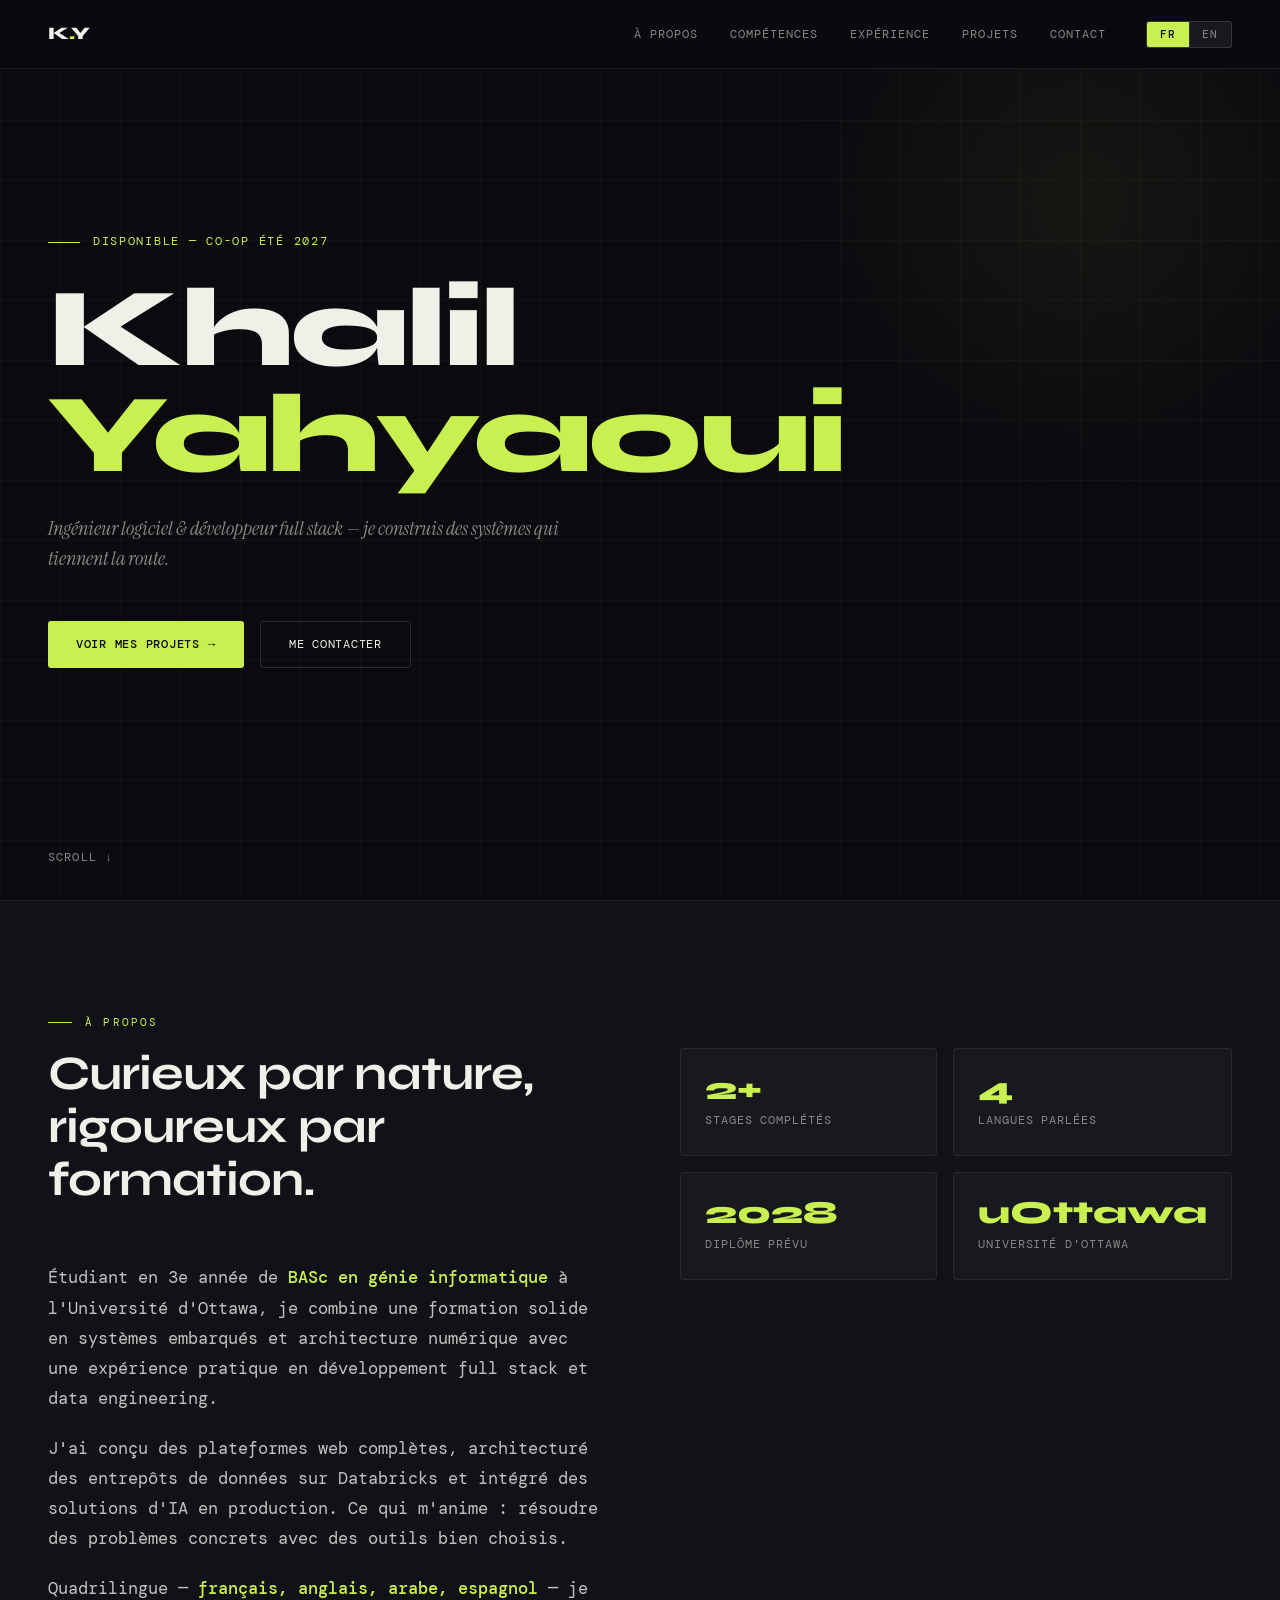
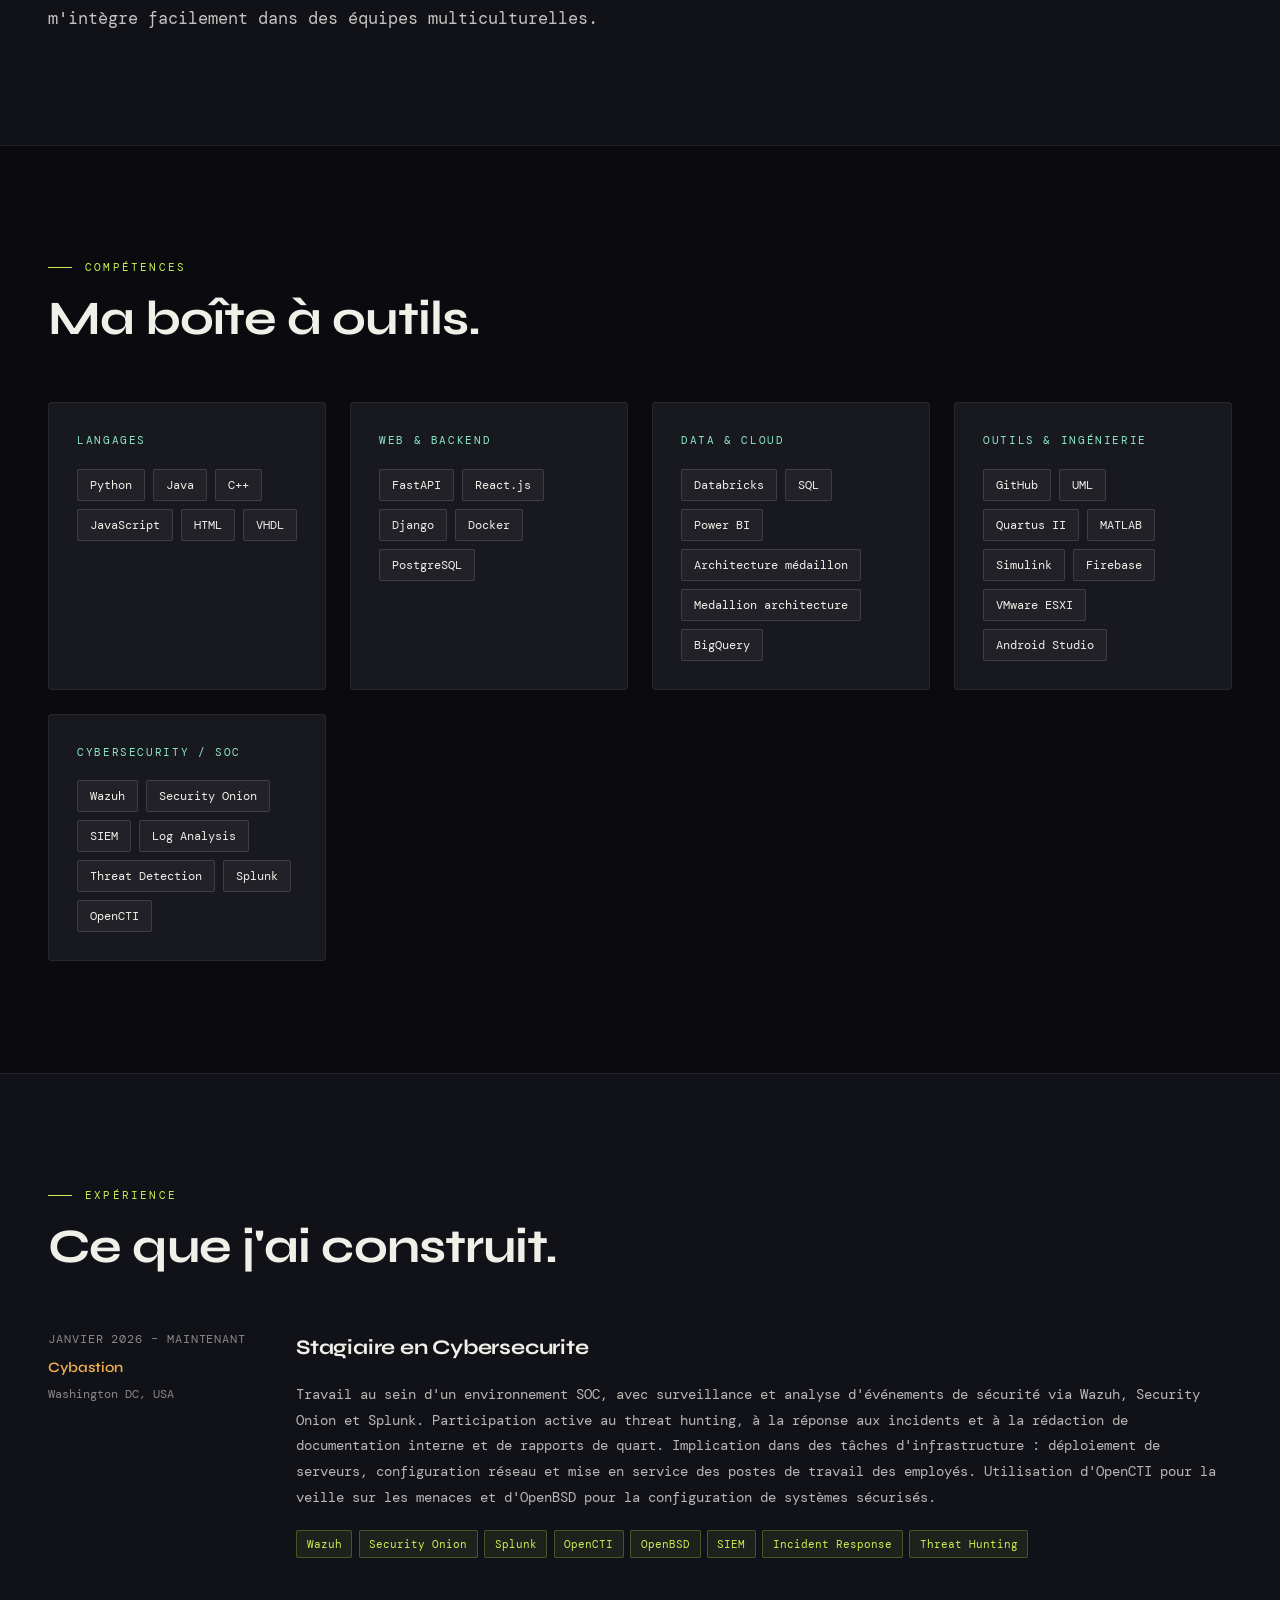
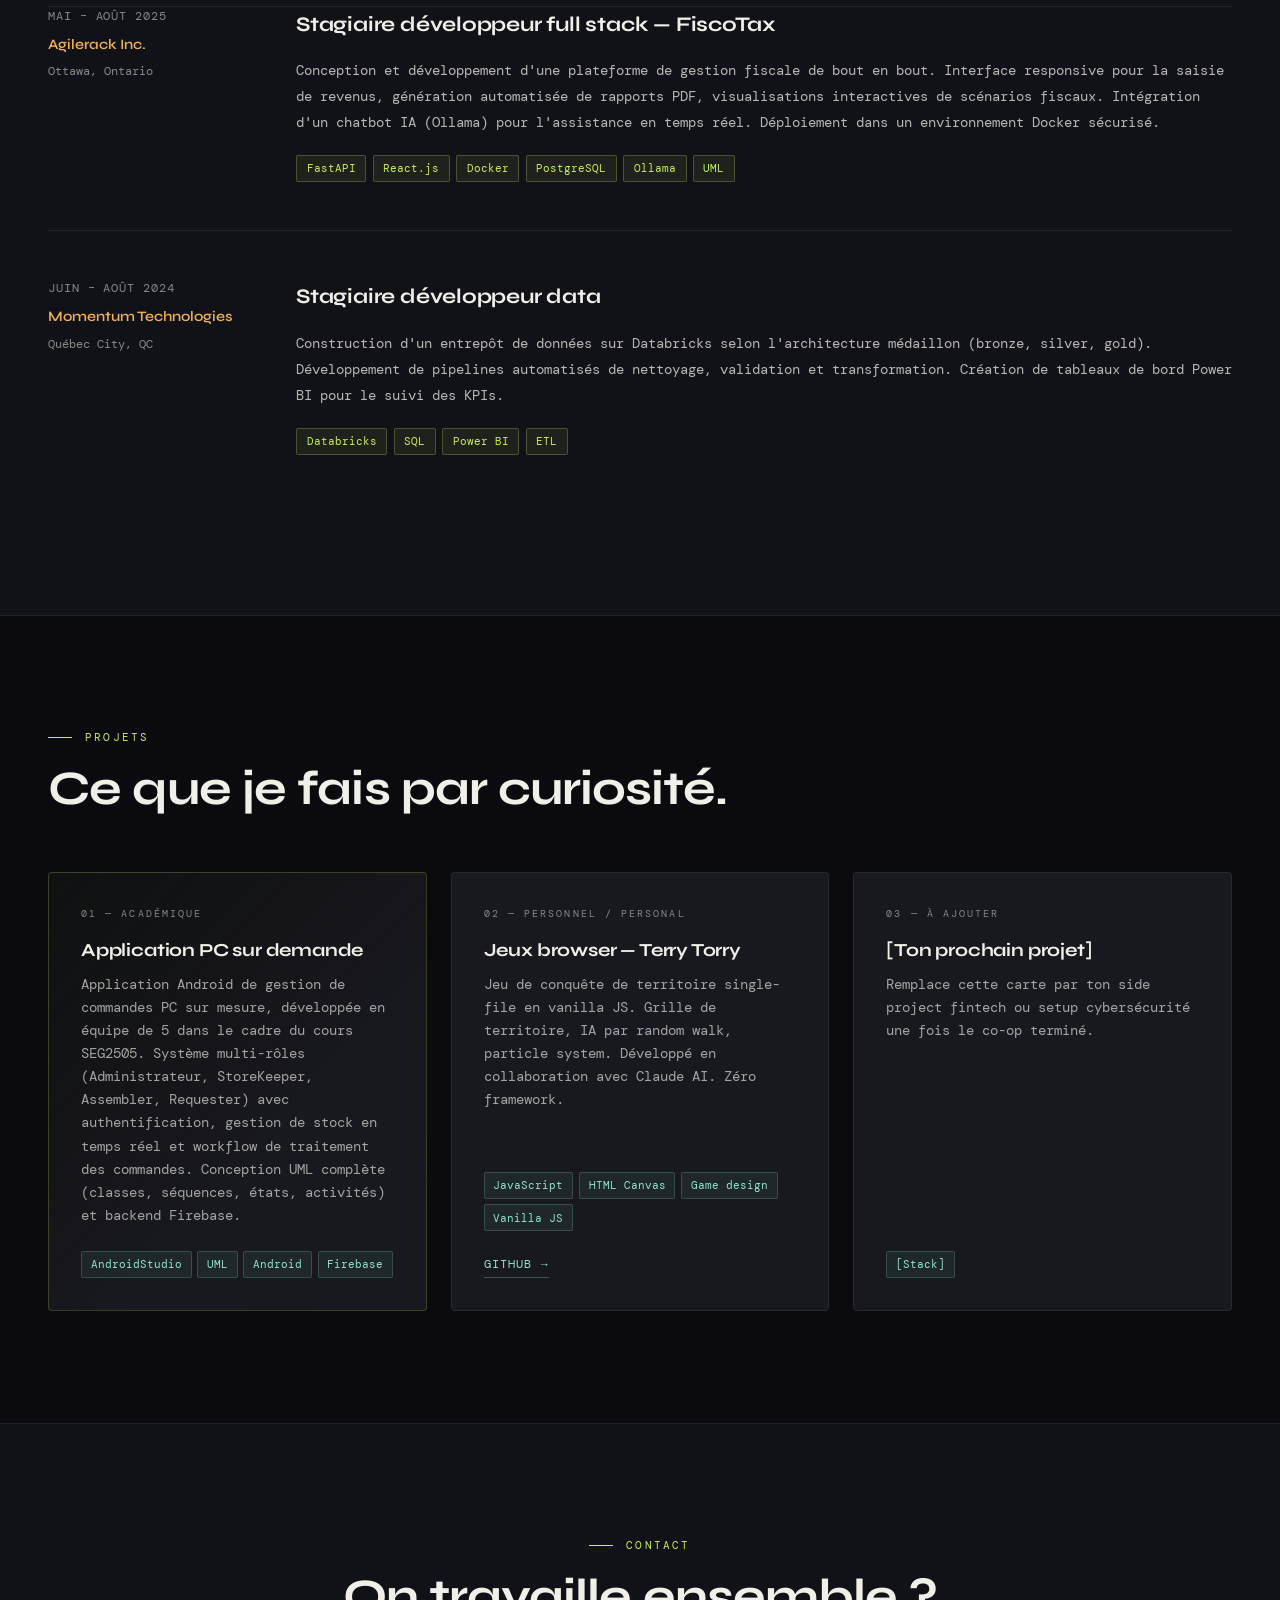
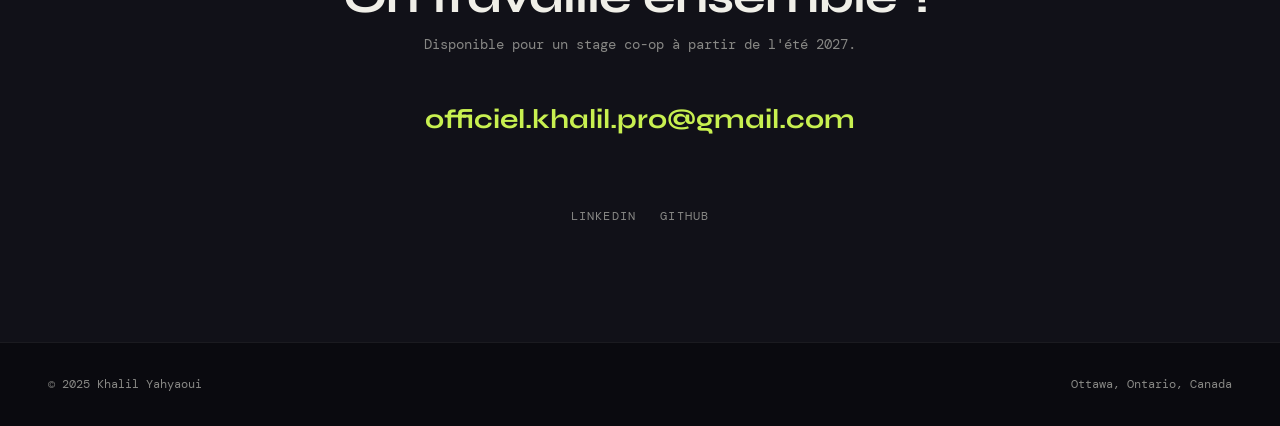
==== index.html @ 3e6d3b0c "update du bouton github dans les projets" ====
<!DOCTYPE html>
<html lang="fr">
<head>
<meta charset="UTF-8"/>
<meta name="viewport" content="width=device-width, initial-scale=1.0"/>
<title>Khalil Yahyaoui — Portfolio</title>
<link href="https://fonts.googleapis.com/css2?family=Syne:wght@400;600;700;800&family=DM+Mono:wght@300;400;500&family=Instrument+Serif:ital@0;1&display=swap" rel="stylesheet"/>
<style>
  *, *::before, *::after { box-sizing: border-box; margin: 0; padding: 0; }
  :root {
    --bg: #0a0a0f; --bg2: #111118; --bg3: #18181f;
    --border: rgba(255,255,255,0.07); --border2: rgba(255,255,255,0.13);
    --text: #f0efe8; --muted: #888885;
    --accent: #c8f050; --accent2: #8be8c8; --accent3: #f0b050;
    --font-display: 'Syne', sans-serif;
    --font-mono: 'DM Mono', monospace;
    --font-serif: 'Instrument Serif', serif;
  }
  html { scroll-behavior: smooth; }
  body { background: var(--bg); color: var(--text); font-family: var(--font-mono); font-size: 15px; line-height: 1.7; overflow-x: hidden; }

  /* NAV */
  nav { position: fixed; top: 0; left: 0; right: 0; z-index: 100; display: flex; align-items: center; justify-content: space-between; padding: 1.2rem 3rem; background: rgba(10,10,15,0.85); backdrop-filter: blur(12px); border-bottom: 0.5px solid var(--border); }
  .nav-logo { font-family: var(--font-display); font-weight: 800; font-size: 1.1rem; letter-spacing: -0.02em; color: var(--text); text-decoration: none; }
  .nav-logo span { color: var(--accent); }
  .nav-right { display: flex; align-items: center; gap: 2.5rem; }
  .nav-links { display: flex; gap: 2rem; list-style: none; }
  .nav-links a { color: var(--muted); text-decoration: none; font-size: 0.78rem; letter-spacing: 0.08em; text-transform: uppercase; transition: color 0.2s; }
  .nav-links a:hover { color: var(--accent); }

  /* LANG TOGGLE */
  .lang-toggle { display: flex; align-items: center; background: var(--bg3); border: 0.5px solid var(--border2); border-radius: 3px; overflow: hidden; flex-shrink: 0; }
  .lang-btn { padding: 0.35rem 0.8rem; font-family: var(--font-mono); font-size: 0.7rem; letter-spacing: 0.1em; text-transform: uppercase; border: none; background: transparent; color: var(--muted); cursor: pointer; transition: all 0.18s; }
  .lang-btn.active { background: var(--accent); color: #0a0a0f; font-weight: 500; }
  .lang-btn:not(.active):hover { color: var(--text); }
  .lang-sep { width: 0.5px; background: var(--border2); height: 24px; flex-shrink: 0; }

  /* i18n */
  [data-lang] { display: none; }
  body.lang-fr [data-lang="fr"] { display: revert; }
  body.lang-en [data-lang="en"] { display: revert; }

  /* HERO */
  #hero { min-height: 100vh; display: flex; flex-direction: column; justify-content: center; padding: 0 3rem; position: relative; overflow: hidden; }
  .hero-grid-bg { position: absolute; inset: 0; background-image: linear-gradient(rgba(200,240,80,0.03) 1px, transparent 1px), linear-gradient(90deg, rgba(200,240,80,0.03) 1px, transparent 1px); background-size: 60px 60px; pointer-events: none; }
  .hero-glow { position: absolute; width: 600px; height: 600px; border-radius: 50%; background: radial-gradient(circle, rgba(200,240,80,0.06) 0%, transparent 70%); top: -100px; right: -100px; pointer-events: none; }
  .hero-tag { font-size: 0.72rem; letter-spacing: 0.15em; text-transform: uppercase; color: var(--accent); margin-bottom: 1.5rem; display: flex; align-items: center; gap: 0.8rem; }
  .hero-tag::before { content: ''; display: block; width: 32px; height: 1px; background: var(--accent); }
  .hero-name { font-family: var(--font-display); font-weight: 800; font-size: clamp(3.5rem, 9vw, 7rem); line-height: 0.95; letter-spacing: -0.03em; margin-bottom: 1.5rem; }
  .hero-name .last { color: var(--accent); }
  .hero-subtitle { font-family: var(--font-serif); font-style: italic; font-size: 1.25rem; color: var(--muted); max-width: 520px; margin-bottom: 3rem; line-height: 1.5; }
  .hero-ctas { display: flex; gap: 1rem; flex-wrap: wrap; }
  .btn { display: inline-flex; align-items: center; gap: 0.5rem; padding: 0.75rem 1.75rem; font-family: var(--font-mono); font-size: 0.78rem; letter-spacing: 0.06em; text-transform: uppercase; text-decoration: none; border-radius: 3px; transition: all 0.2s; cursor: pointer; border: none; }
  .btn-primary { background: var(--accent); color: #0a0a0f; font-weight: 500; }
  .btn-primary:hover { background: #d8ff60; }
  .btn-outline { background: transparent; color: var(--text); border: 0.5px solid var(--border2); }
  .btn-outline:hover { border-color: var(--accent); color: var(--accent); }
  .hero-scroll { position: absolute; bottom: 2rem; left: 3rem; font-size: 0.72rem; color: var(--muted); letter-spacing: 0.1em; text-transform: uppercase; animation: bounce 2s infinite; }
  .hero-scroll::after { content: ' ↓'; }
  @keyframes bounce { 0%, 100% { transform: translateY(0); } 50% { transform: translateY(5px); } }

  /* SECTIONS */
  section { padding: 7rem 3rem; }
  .section-label { font-size: 0.7rem; letter-spacing: 0.2em; text-transform: uppercase; color: var(--accent); margin-bottom: 1rem; display: flex; align-items: center; gap: 0.8rem; }
  .section-label::before { content: ''; display: block; width: 24px; height: 1px; background: var(--accent); }
  .section-title { font-family: var(--font-display); font-weight: 700; font-size: clamp(2rem, 4vw, 3rem); letter-spacing: -0.02em; line-height: 1.1; margin-bottom: 3.5rem; }

  /* ABOUT */
  #about { background: var(--bg2); border-top: 0.5px solid var(--border); border-bottom: 0.5px solid var(--border); }
  .about-grid { display: grid; grid-template-columns: 1fr 1fr; gap: 5rem; align-items: start; }
  .about-bio { font-size: 1.05rem; line-height: 1.8; color: rgba(240,239,232,0.8); }
  .about-bio p + p { margin-top: 1.2rem; }
  .about-bio strong { color: var(--accent); font-weight: 500; }
  .about-stats { display: grid; grid-template-columns: 1fr 1fr; gap: 1rem; }
  .stat-card { background: var(--bg3); border: 0.5px solid var(--border); border-radius: 4px; padding: 1.5rem; }
  .stat-num { font-family: var(--font-display); font-size: 2rem; font-weight: 800; color: var(--accent); line-height: 1; margin-bottom: 0.4rem; }
  .stat-label { font-size: 0.72rem; letter-spacing: 0.08em; text-transform: uppercase; color: var(--muted); }

  /* SKILLS */
  #skills { background: var(--bg); }
  .skills-grid { display: grid; grid-template-columns: repeat(auto-fit, minmax(240px, 1fr)); gap: 1.5rem; }
  .skill-category { background: var(--bg3); border: 0.5px solid var(--border); border-radius: 4px; padding: 1.75rem; transition: border-color 0.2s; }
  .skill-category:hover { border-color: var(--border2); }
  .skill-cat-label { font-size: 0.68rem; letter-spacing: 0.15em; text-transform: uppercase; color: var(--accent2); margin-bottom: 1.2rem; }
  .skill-tags { display: flex; flex-wrap: wrap; gap: 0.5rem; }
  .tag { display: inline-block; padding: 0.3rem 0.75rem; background: rgba(255,255,255,0.04); border: 0.5px solid var(--border2); border-radius: 2px; font-size: 0.75rem; color: var(--text); }

  /* EXPERIENCE */
  #experience { background: var(--bg2); border-top: 0.5px solid var(--border); border-bottom: 0.5px solid var(--border); }
  .exp-item { display: grid; grid-template-columns: 200px 1fr; gap: 3rem; padding: 3rem 0; border-bottom: 0.5px solid var(--border); }
  .exp-item:first-child { padding-top: 0; }
  .exp-item:last-child { border-bottom: none; }
  .exp-date { font-size: 0.72rem; letter-spacing: 0.08em; color: var(--muted); text-transform: uppercase; margin-bottom: 0.4rem; }
  .exp-company { font-family: var(--font-display); font-weight: 600; font-size: 0.9rem; color: var(--accent3); }
  .exp-loc { font-size: 0.72rem; color: var(--muted); margin-top: 0.3rem; }
  .exp-role { font-family: var(--font-display); font-weight: 700; font-size: 1.3rem; letter-spacing: -0.01em; margin-bottom: 1rem; }
  .exp-desc { color: rgba(240,239,232,0.75); font-size: 0.9rem; line-height: 1.8; margin-bottom: 1.2rem; }
  .exp-stack { display: flex; flex-wrap: wrap; gap: 0.4rem; }
  .stack-tag { display: inline-block; padding: 0.2rem 0.6rem; background: rgba(200,240,80,0.08); border: 0.5px solid rgba(200,240,80,0.25); border-radius: 2px; font-size: 0.7rem; color: var(--accent); }

  /* PROJECTS */
  #projects { background: var(--bg); }
  .projects-grid { display: grid; grid-template-columns: repeat(auto-fit, minmax(300px, 1fr)); gap: 1.5rem; }
  .project-card { background: var(--bg3); border: 0.5px solid var(--border); border-radius: 4px; padding: 2rem; display: flex; flex-direction: column; transition: border-color 0.2s, transform 0.2s; }
  .project-card:hover { border-color: var(--border2); transform: translateY(-3px); }
  .project-card.featured { border-color: rgba(200,240,80,0.2); background: linear-gradient(135deg, rgba(200,240,80,0.03) 0%, var(--bg3) 60%); }
  .project-num { font-size: 0.65rem; letter-spacing: 0.2em; color: var(--muted); text-transform: uppercase; margin-bottom: 1rem; }
  .project-title { font-family: var(--font-display); font-weight: 700; font-size: 1.15rem; letter-spacing: -0.01em; margin-bottom: 0.75rem; line-height: 1.2; }
  .project-desc { font-size: 0.85rem; color: rgba(240,239,232,0.65); line-height: 1.7; margin-bottom: 1.5rem; flex: 1; }
  .project-tags { display: flex; flex-wrap: wrap; gap: 0.35rem; }
  .project-tag { display: inline-block; padding: 0.2rem 0.55rem; background: rgba(139,232,200,0.07); border: 0.5px solid rgba(139,232,200,0.2); border-radius: 2px; font-size: 0.68rem; color: var(--accent2); }
  .project-link {
    display: inline-block;
    font-size: 0.72rem;
    letter-spacing: 0.1em;
    text-transform: uppercase;
    color: var(--accent2);
    text-decoration: none;
    padding-bottom: 2px;
    border-bottom: 0.5px solid rgba(139,232,200,0.3);
    transition: color 0.2s, border-color 0.2s;
  }
  .project-link:hover {
    color: var(--text);
    border-color: var(--border2);
  }

  /* CONTACT */
  #contact { background: var(--bg2); border-top: 0.5px solid var(--border); text-align: center; }
  .contact-inner { max-width: 600px; margin: 0 auto; }
  .contact-email { font-family: var(--font-display); font-size: clamp(1.1rem, 2.2vw, 1.7rem); font-weight: 700; color: var(--accent); text-decoration: none; display: inline-block; margin: 2rem 0; transition: opacity 0.2s; }
  .contact-email:hover { opacity: 0.7; }
  .contact-links { display: flex; justify-content: center; gap: 1.5rem; margin-top: 2rem; flex-wrap: wrap; }
  .contact-link { font-size: 0.75rem; letter-spacing: 0.1em; text-transform: uppercase; color: var(--muted); text-decoration: none; padding-bottom: 2px; border-bottom: 0.5px solid transparent; transition: color 0.2s, border-color 0.2s; }
  .contact-link:hover { color: var(--text); border-color: var(--border2); }

  footer { padding: 2rem 3rem; border-top: 0.5px solid var(--border); display: flex; justify-content: space-between; align-items: center; font-size: 0.72rem; color: var(--muted); }

  .fade-in { opacity: 0; transform: translateY(20px); transition: opacity 0.6s ease, transform 0.6s ease; }
  .fade-in.visible { opacity: 1; transform: translateY(0); }

  @media (max-width: 768px) {
    nav { padding: 1rem 1.5rem; }
    .nav-links { display: none; }
    #hero, section { padding-left: 1.5rem; padding-right: 1.5rem; }
    .about-grid, .exp-item { grid-template-columns: 1fr; gap: 2rem; }
    footer { flex-direction: column; gap: 0.5rem; text-align: center; }
  }
</style>
</head>
<body class="lang-fr">

<nav>
  <a href="#hero" class="nav-logo">K<span>.</span>Y</a>
  <div class="nav-right">
    <ul class="nav-links">
      <li><a href="#about" data-lang="fr">À propos</a><a href="#about" data-lang="en">About</a></li>
      <li><a href="#skills" data-lang="fr">Compétences</a><a href="#skills" data-lang="en">Skills</a></li>
      <li><a href="#experience" data-lang="fr">Expérience</a><a href="#experience" data-lang="en">Experience</a></li>
      <li><a href="#projects" data-lang="fr">Projets</a><a href="#projects" data-lang="en">Projects</a></li>
      <li><a href="#contact">Contact</a></li>
    </ul>
    <div class="lang-toggle">
      <button class="lang-btn active" id="btn-fr" onclick="setLang('fr')">FR</button>
      <div class="lang-sep"></div>
      <button class="lang-btn" id="btn-en" onclick="setLang('en')">EN</button>
    </div>
  </div>
</nav>

<section id="hero">
  <div class="hero-grid-bg"></div>
  <div class="hero-glow"></div>
  <div class="hero-tag">
    <span data-lang="fr">Disponible — co-op été 2027</span>
    <span data-lang="en">Available — co-op summer 2027</span>
  </div>
  <h1 class="hero-name">Khalil<br><span class="last">Yahyaoui</span></h1>
  <p class="hero-subtitle">
    <span data-lang="fr">Ingénieur logiciel & développeur full stack — je construis des systèmes qui tiennent la route.</span>
    <span data-lang="en">Software engineer & full stack developer — I build systems that actually hold up.</span>
  </p>
  <div class="hero-ctas">
    <a href="#projects" class="btn btn-primary">
      <span data-lang="fr">Voir mes projets →</span>
      <span data-lang="en">See my work →</span>
    </a>
    <a href="#contact" class="btn btn-outline">
      <span data-lang="fr">Me contacter</span>
      <span data-lang="en">Get in touch</span>
    </a>
  </div>
  <div class="hero-scroll">Scroll</div>
</section>

<section id="about">
  <div class="section-label">
    <span data-lang="fr">À propos</span><span data-lang="en">About</span>
  </div>
  <div class="about-grid">
    <div>
      <h2 class="section-title">
        <span data-lang="fr">Curieux par nature,<br>rigoureux par formation.</span>
        <span data-lang="en">Curious by nature,<br>rigorous by training.</span>
      </h2>
      <div class="about-bio fade-in">
        <p data-lang="fr">Étudiant en 3e année de <strong>BASc en génie informatique</strong> à l'Université d'Ottawa, je combine une formation solide en systèmes embarqués et architecture numérique avec une expérience pratique en développement full stack et data engineering.</p>
        <p data-lang="fr">J'ai conçu des plateformes web complètes, architecturé des entrepôts de données sur Databricks et intégré des solutions d'IA en production. Ce qui m'anime : résoudre des problèmes concrets avec des outils bien choisis.</p>
        <p data-lang="fr">Quadrilingue — <strong>français, anglais, arabe, espagnol</strong> — je m'intègre facilement dans des équipes multiculturelles.</p>
        <p data-lang="en">Third-year <strong>BASc Computer Engineering</strong> student at the University of Ottawa, combining a solid foundation in embedded systems and digital architecture with hands-on experience in full stack development and data engineering.</p>
        <p data-lang="en">I've designed complete web platforms, architected data warehouses on Databricks, and integrated AI solutions into production. What drives me: solving real problems with the right tools.</p>
        <p data-lang="en">Quadrilingual — <strong>French, English, Arabic, Spanish</strong> — I integrate easily into multicultural teams.</p>
      </div>
    </div>
    <div class="about-stats fade-in">
      <div class="stat-card">
        <div class="stat-num">2+</div>
        <div class="stat-label" data-lang="fr">Stages complétés</div>
        <div class="stat-label" data-lang="en">Internships done</div>
      </div>
      <div class="stat-card">
        <div class="stat-num">4</div>
        <div class="stat-label" data-lang="fr">Langues parlées</div>
        <div class="stat-label" data-lang="en">Languages spoken</div>
      </div>
      <div class="stat-card">
        <div class="stat-num">2028</div>
        <div class="stat-label" data-lang="fr">Diplôme prévu</div>
        <div class="stat-label" data-lang="en">Expected graduation</div>
      </div>
      <div class="stat-card">
        <div class="stat-num">uOttawa</div>
        <div class="stat-label" data-lang="fr">Université d'Ottawa</div>
        <div class="stat-label" data-lang="en">University of Ottawa</div>
      </div>
    </div>
  </div>
</section>

<section id="skills">
  <div class="section-label">
    <span data-lang="fr">Compétences</span><span data-lang="en">Skills</span>
  </div>
  <h2 class="section-title">
    <span data-lang="fr">Ma boîte à outils.</span><span data-lang="en">My toolkit.</span>
  </h2>
  <div class="skills-grid fade-in">
    <div class="skill-category">
      <div class="skill-cat-label" data-lang="fr">Langages</div>
      <div class="skill-cat-label" data-lang="en">Languages</div>
      <div class="skill-tags">
        <span class="tag">Python</span><span class="tag">Java</span><span class="tag">C++</span>
        <span class="tag">JavaScript</span><span class="tag">HTML</span><span class="tag">VHDL</span>
      </div>
    </div>
    <div class="skill-category">
      <div class="skill-cat-label">Web & Backend</div>
      <div class="skill-tags">
        <span class="tag">FastAPI</span><span class="tag">React.js</span><span class="tag">Django</span>
        <span class="tag">Docker</span><span class="tag">PostgreSQL</span>
      </div>
    </div>
    <div class="skill-category">
      <div class="skill-cat-label">Data & Cloud</div>
      <div class="skill-tags">
        <span class="tag">Databricks</span><span class="tag">SQL</span><span class="tag">Power BI</span>
        <span class="tag" data-lang="fr">Architecture médaillon</span>
        <span class="tag" data-lang="en">Medallion architecture</span>
        <span class="tag">BigQuery</span>
      </div>
    </div>
    <div class="skill-category">
      <div class="skill-cat-label" data-lang="fr">Outils & Ingénierie</div>
      <div class="skill-cat-label" data-lang="en">Tools & Engineering</div>
      <div class="skill-tags">
        <span class="tag">GitHub</span><span class="tag">UML</span><span class="tag">Quartus II</span>
        <span class="tag">MATLAB</span><span class="tag">Simulink</span><span class="tag">Firebase</span>
        <span class="tag">VMware ESXI</span><span class="tag">Android Studio</span>
      </div>
    </div>
    <div class="skill-category">
      <div class="skill-cat-label" data-lang="fr">Cybersecurity / SOC</div>
      <div class="skill-cat-label" data-lang="en">Cybersecurite / SOC</div>
      <div class="skill-tags">
        <span class="tag">Wazuh</span><span class="tag">Security Onion</span><span class="tag">SIEM</span>
        <span class="tag">Log Analysis</span><span class="tag">Threat Detection</span><span class="tag">Splunk</span>
        <span class="tag">OpenCTI</span>
      </div>
    </div>
  </div>
</section>

<section id="experience">
  <div class="section-label">
    <span data-lang="fr">Expérience</span><span data-lang="en">Experience</span>
  </div>
  <h2 class="section-title">
    <span data-lang="fr">Ce que j'ai construit.</span><span data-lang="en">What I've built.</span>
  </h2>
  <div class="exp-list">
    <div class="exp-item fade-in">
      <div class="exp-meta">
        <div class="exp-date">
          <span data-lang="fr">Janvier 2026 – Maintenant</span><span data-lang="en">January 2026 – Now</span>
        </div>
        <div class="exp-company">Cybastion</div>
        <div class="exp-loc">Washington DC, USA</div>
      </div>
      <div class="exp-content">
        <div class="exp-role">
          <span data-lang="fr">Stagiaire en Cybersecurite</span>
          <span data-lang="en">Cybersecurity Intern</span>
        </div>
        <div class="exp-desc" data-lang="fr">Travail au sein d'un environnement SOC, avec surveillance et analyse d'événements de sécurité via Wazuh, Security Onion et Splunk. Participation active au threat hunting, à la réponse aux incidents et à la rédaction de documentation interne et de rapports de quart. Implication dans des tâches d'infrastructure : déploiement de serveurs, configuration réseau et mise en service des postes de travail des employés. Utilisation d'OpenCTI pour la veille sur les menaces et d'OpenBSD pour la configuration de systèmes sécurisés.</div>
        <div class="exp-desc" data-lang="en">Working in a SOC environment, monitoring and analyzing security events using Wazuh, Security Onion, and Splunk. Conducting threat hunting, incident response, and contributing to internal documentation and shift reporting. Also involved in infrastructure tasks including server deployment, network configuration, and endpoint setup for employees. Leveraging OpenCTI for threat intelligence and OpenBSD for secure system configuration.</div>
        <div class="exp-stack">
          <span class="stack-tag">Wazuh</span><span class="stack-tag">Security Onion</span>
          <span class="stack-tag">Splunk</span><span class="stack-tag">OpenCTI</span>
          <span class="stack-tag">OpenBSD</span><span class="stack-tag">SIEM</span>
          <span class="stack-tag">Incident Response</span><span class="stack-tag">Threat Hunting</span>
        </div>
      </div>
    </div>
  <div class="exp-list">
    <div class="exp-item fade-in">
      <div class="exp-meta">
        <div class="exp-date">
          <span data-lang="fr">Mai – Août 2025</span><span data-lang="en">May – Aug 2025</span>
        </div>
        <div class="exp-company">Agilerack Inc.</div>
        <div class="exp-loc">Ottawa, Ontario</div>
      </div>
      <div class="exp-content">
        <div class="exp-role">
          <span data-lang="fr">Stagiaire développeur full stack — FiscoTax</span>
          <span data-lang="en">Full Stack Developer Intern — FiscoTax</span>
        </div>
        <div class="exp-desc" data-lang="fr">Conception et développement d'une plateforme de gestion fiscale de bout en bout. Interface responsive pour la saisie de revenus, génération automatisée de rapports PDF, visualisations interactives de scénarios fiscaux. Intégration d'un chatbot IA (Ollama) pour l'assistance en temps réel. Déploiement dans un environnement Docker sécurisé.</div>
        <div class="exp-desc" data-lang="en">End-to-end design of a tax management platform. Responsive interface for income data entry, automated PDF report generation, and interactive tax scenario simulations. Integrated an AI chatbot (Ollama) for real-time assistance. Deployed in a secure Docker environment with domain management.</div>
        <div class="exp-stack">
          <span class="stack-tag">FastAPI</span><span class="stack-tag">React.js</span>
          <span class="stack-tag">Docker</span><span class="stack-tag">PostgreSQL</span>
          <span class="stack-tag">Ollama</span><span class="stack-tag">UML</span>
        </div>
      </div>
    </div>
    <div class="exp-item fade-in">
      <div class="exp-meta">
        <div class="exp-date">
          <span data-lang="fr">Juin – Août 2024</span><span data-lang="en">Jun – Aug 2024</span>
        </div>
        <div class="exp-company">Momentum Technologies</div>
        <div class="exp-loc">Québec City, QC</div>
      </div>
      <div class="exp-content">
        <div class="exp-role">
          <span data-lang="fr">Stagiaire développeur data</span>
          <span data-lang="en">Data Developer Intern</span>
        </div>
        <div class="exp-desc" data-lang="fr">Construction d'un entrepôt de données sur Databricks selon l'architecture médaillon (bronze, silver, gold). Développement de pipelines automatisés de nettoyage, validation et transformation. Création de tableaux de bord Power BI pour le suivi des KPIs.</div>
        <div class="exp-desc" data-lang="en">Built a data warehouse on Databricks using the medallion architecture (bronze, silver, gold). Developed automated cleaning, validation, and transformation pipelines. Created Power BI dashboards enabling business teams to track KPIs independently.</div>
        <div class="exp-stack">
          <span class="stack-tag">Databricks</span><span class="stack-tag">SQL</span>
          <span class="stack-tag">Power BI</span><span class="stack-tag">ETL</span>
        </div>
      </div>
    </div>
  </div>
</section>

<section id="projects">
  <div class="section-label">
    <span data-lang="fr">Projets</span><span data-lang="en">Projects</span>
  </div>
  <h2 class="section-title">
    <span data-lang="fr">Ce que je fais par curiosité.</span><span data-lang="en">What I build for fun.</span>
  </h2>
  <div class="projects-grid fade-in">
    <div class="project-card featured">
      <div class="project-num">
        <span data-lang="fr">01 — Académique</span><span data-lang="en">01 — Academic</span>
      </div>
      <div class="project-title" data-lang="fr">Application PC sur demande</div>
      <div class="project-title" data-lang="en">On-Demand PC Service App</div>
      <div class="project-desc" data-lang="fr">Application Android de gestion de commandes PC sur mesure, développée en équipe de 5 dans le cadre du cours SEG2505. Système multi-rôles (Administrateur, StoreKeeper, Assembler, Requester) avec authentification, gestion de stock en temps réel et workflow de traitement des commandes. Conception UML complète (classes, séquences, états, activités) et backend Firebase.</div>
      <div class="project-desc" data-lang="en">Android application for managing custom PC build orders, developed in a team of 5 as part of the SEG2505 course. Multi-role system (Administrator, StoreKeeper, Assembler, Requester) with authentication, real-time inventory management, and an order processing workflow. Full UML design (class, sequence, state, and activity diagrams) with a Firebase backend.</div>
      <div class="project-tags">
        <span class="project-tag" data-lang="en">AndroidStudio</span>
        <span class="project-tag">UML</span>
        <span class="project-tag" data-lang="fr">Android</span>
        <span class="project-tag" data-lang="en">Firebase</span>
      </div>
    </div>
    <div class="project-card">
      <div class="project-num">02 — Personnel / Personal</div>
      <div class="project-title" data-lang="fr">Jeux browser — Terry Torry</div>
      <div class="project-title" data-lang="en">Browser Games — Terry Torry</div>
      <div class="project-desc" data-lang="fr">Jeu de conquête de territoire single-file en vanilla JS. Grille de territoire, IA par random walk, particle system. Développé en collaboration avec Claude AI. Zéro framework.</div>
      <div class="project-desc" data-lang="en">Single-file territory conquest game in vanilla JS. Territory grid, random walk AI, particle system. Built in collaboration with Claude AI. Zero frameworks.</div>
      <div class="project-tags">
        <span class="project-tag">JavaScript</span><span class="project-tag">HTML Canvas</span>
        <span class="project-tag">Game design</span>
        <span class="project-tag">Vanilla JS</span>
      </div>
      <div class="project-links" style="margin-top: 1.25rem;">
        <a href="https://github.com/khalil-yahyaoui-015/terry-torry" target="_blank" class="project-link">
          GitHub →
        </a>
      </div>
    </div>
    <div class="project-card">
      <div class="project-num">
        <span data-lang="fr">03 — À ajouter</span><span data-lang="en">04 — To add</span>
      </div>
      <div class="project-title" data-lang="fr">[Ton prochain projet]</div>
      <div class="project-title" data-lang="en">[Your next project]</div>
      <div class="project-desc" data-lang="fr">Remplace cette carte par ton side project fintech ou setup cybersécurité une fois le co-op terminé.</div>
      <div class="project-desc" data-lang="en">Replace this card with a fintech side project or cybersecurity setup once your co-op wraps up.</div>
      <div class="project-tags"><span class="project-tag">[Stack]</span></div>
    </div>
  </div>
</section>

<section id="contact">
  <div class="contact-inner">
    <div class="section-label" style="justify-content: center;">Contact</div>
    <h2 class="section-title" style="margin-bottom: 0.5rem;">
      <span data-lang="fr">On travaille ensemble ?</span>
      <span data-lang="en">Let's work together.</span>
    </h2>
    <p style="color: var(--muted); font-size: 0.9rem; margin-bottom: 0.5rem;">
      <span data-lang="fr">Disponible pour un stage co-op à partir de l'été 2027.</span>
      <span data-lang="en">Available for co-op internship opportunities starting summer 2027.</span>
    </p>
    <a href="mailto:officiel.khalil.pro@gmail.com" class="contact-email">officiel.khalil.pro@gmail.com</a>
    <div class="contact-links">
      <a href="https://www.linkedin.com/in/khalil-yahyaoui-54a30b2a0" class="contact-link" target="_blank">LinkedIn</a>
      <a href="https://github.com/khalil-yahyaoui-015" class="contact-link" target="_blank">GitHub</a>
    </div>
  </div>
</section>

<footer>
  <span>© 2025 Khalil Yahyaoui</span>
  <span>Ottawa, Ontario, Canada</span>
</footer>

<script>
  function setLang(lang) {
    document.body.className = 'lang-' + lang;
    document.getElementById('btn-fr').classList.toggle('active', lang === 'fr');
    document.getElementById('btn-en').classList.toggle('active', lang === 'en');
    document.documentElement.lang = lang;
    localStorage.setItem('ky-lang', lang);
  }
  const saved = localStorage.getItem('ky-lang');
  if (saved) setLang(saved);

  const observer = new IntersectionObserver((entries) => {
    entries.forEach((entry, i) => {
      if (entry.isIntersecting) setTimeout(() => entry.target.classList.add('visible'), i * 80);
    });
  }, { threshold: 0.1 });
  document.querySelectorAll('.fade-in').forEach(el => observer.observe(el));
</script>
</body>
</html>
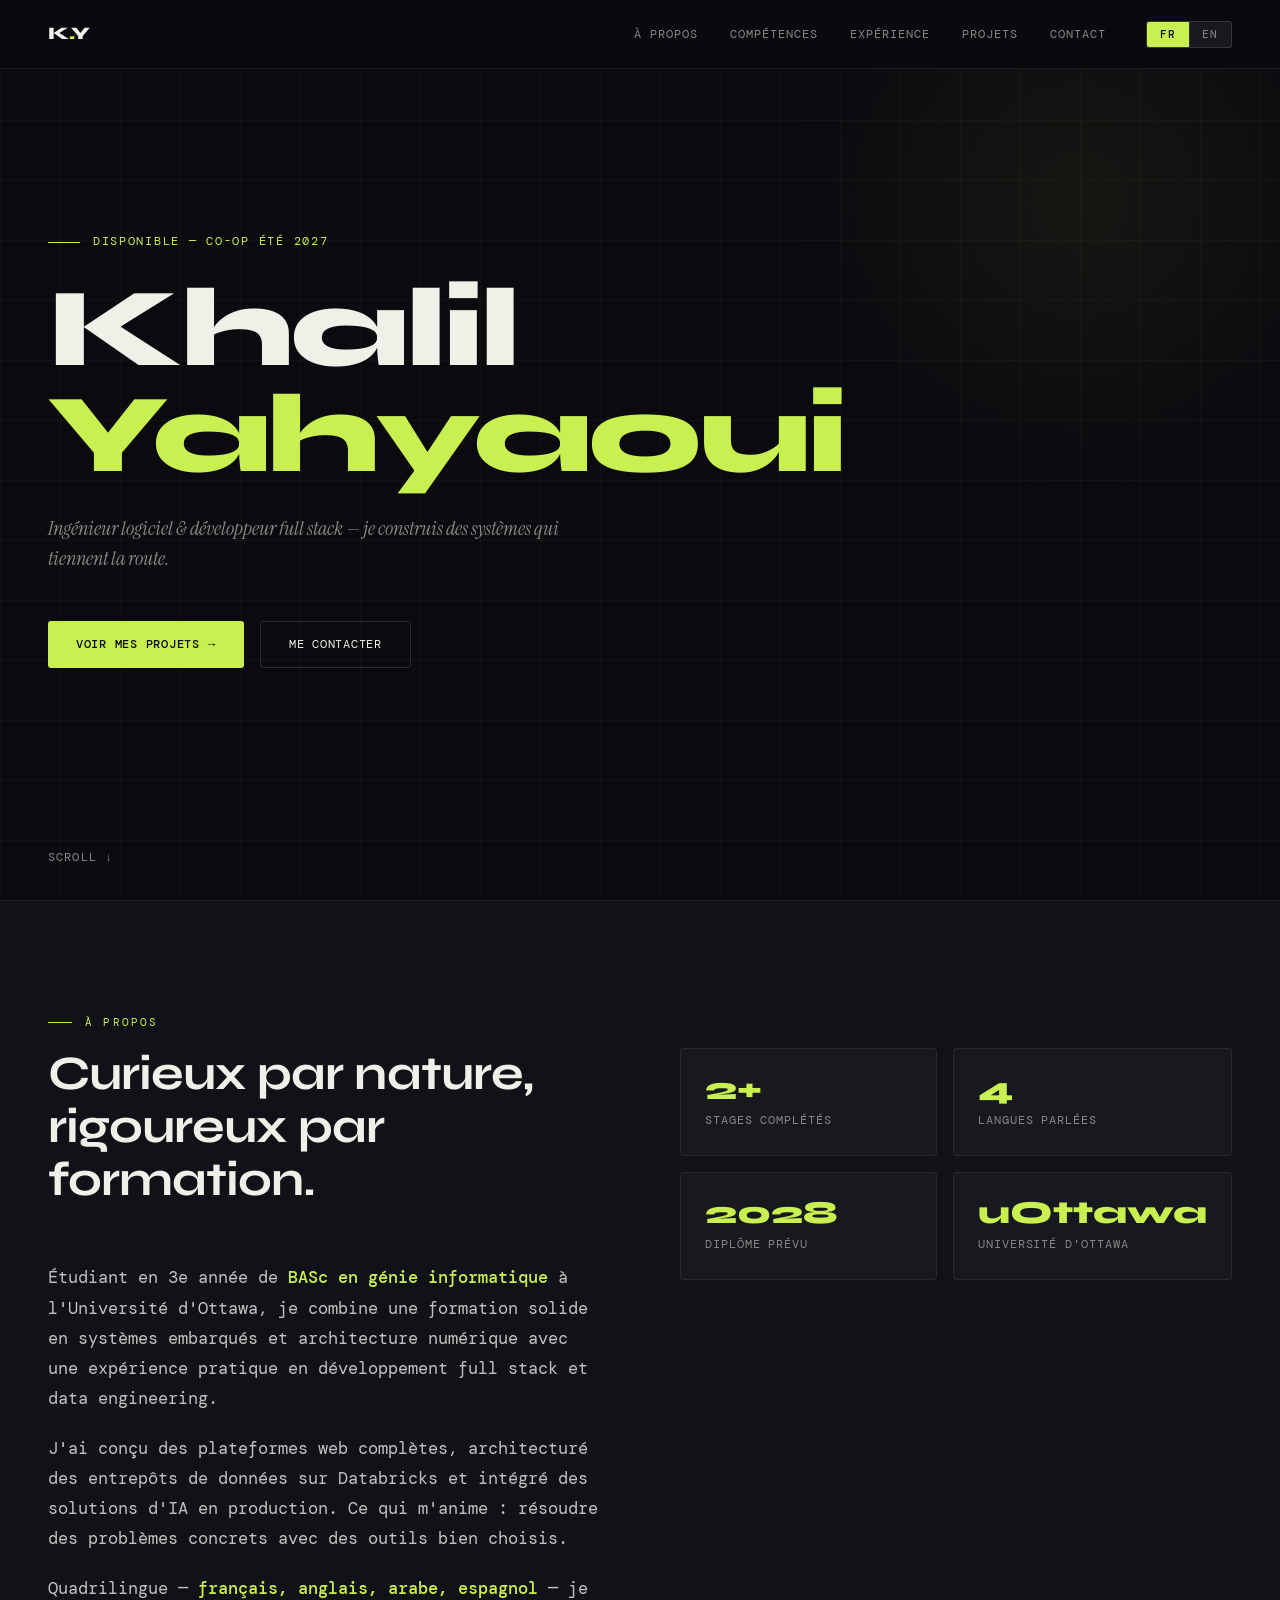
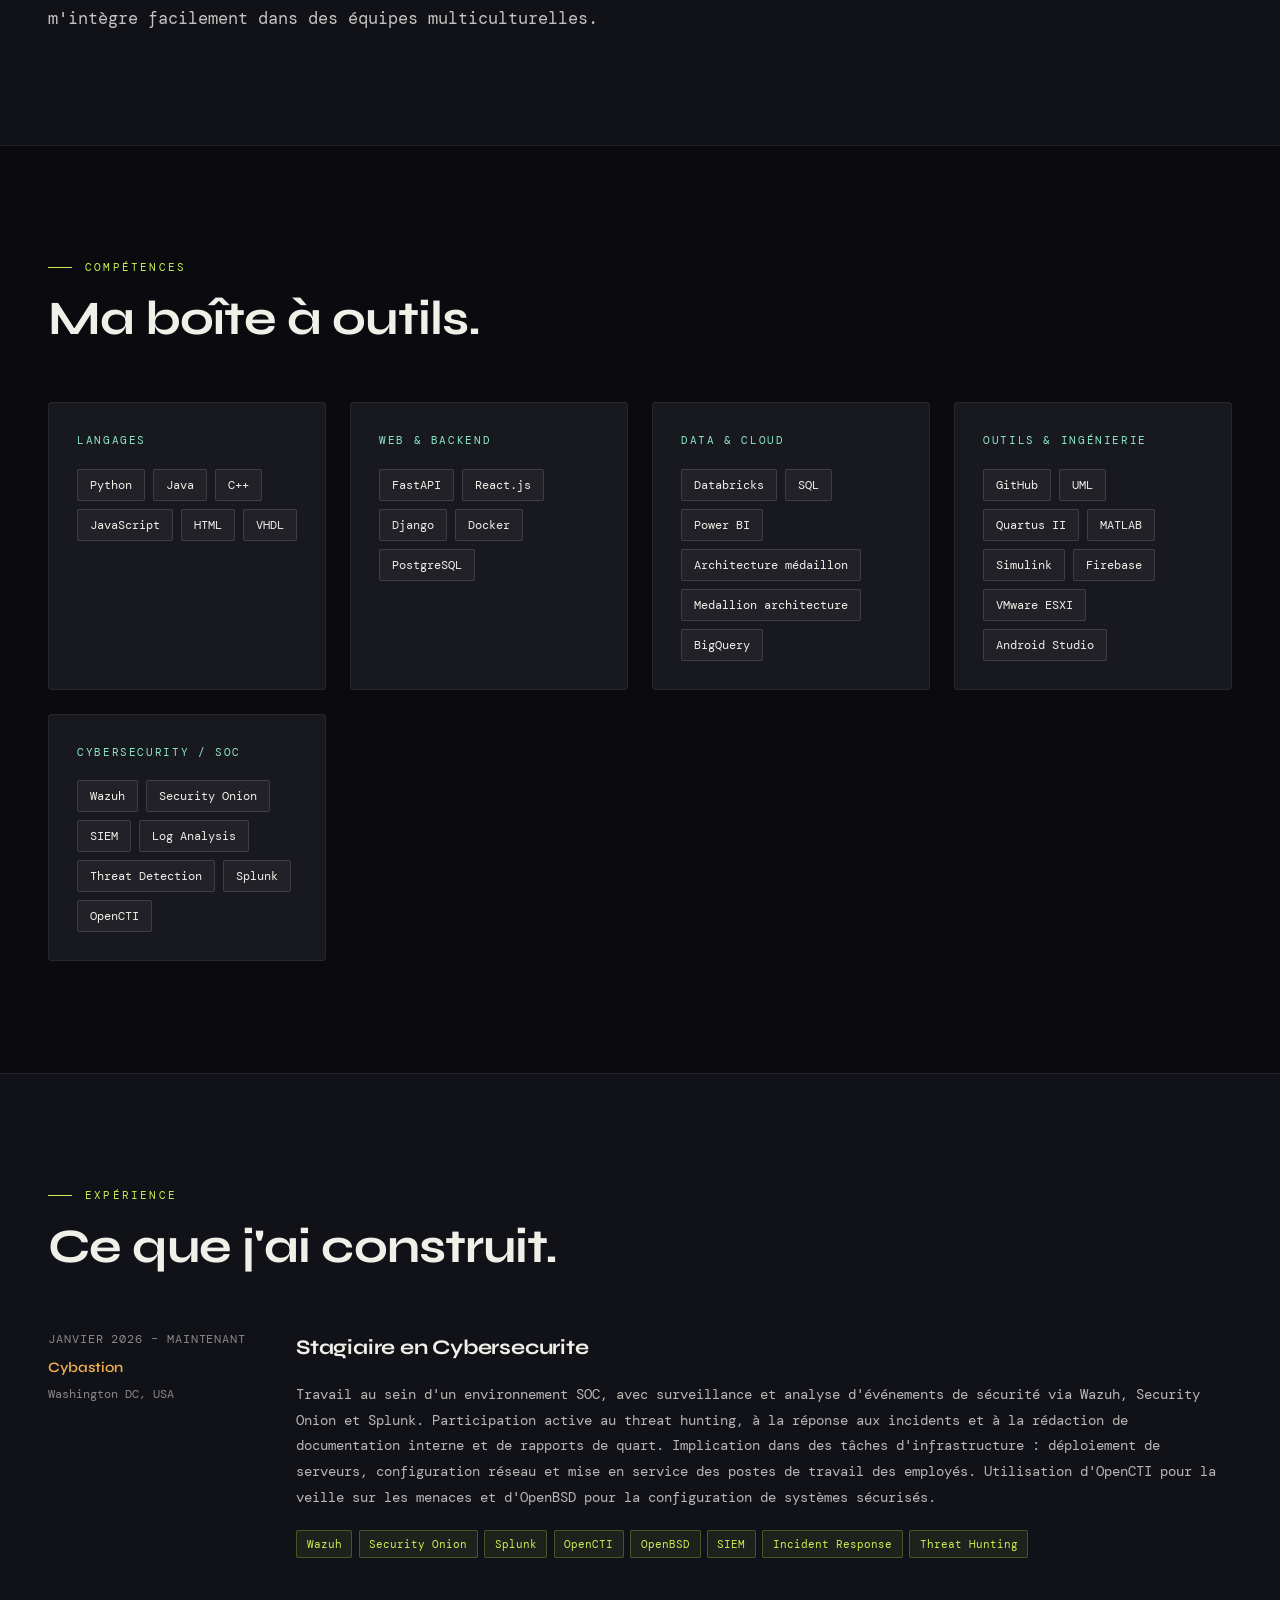
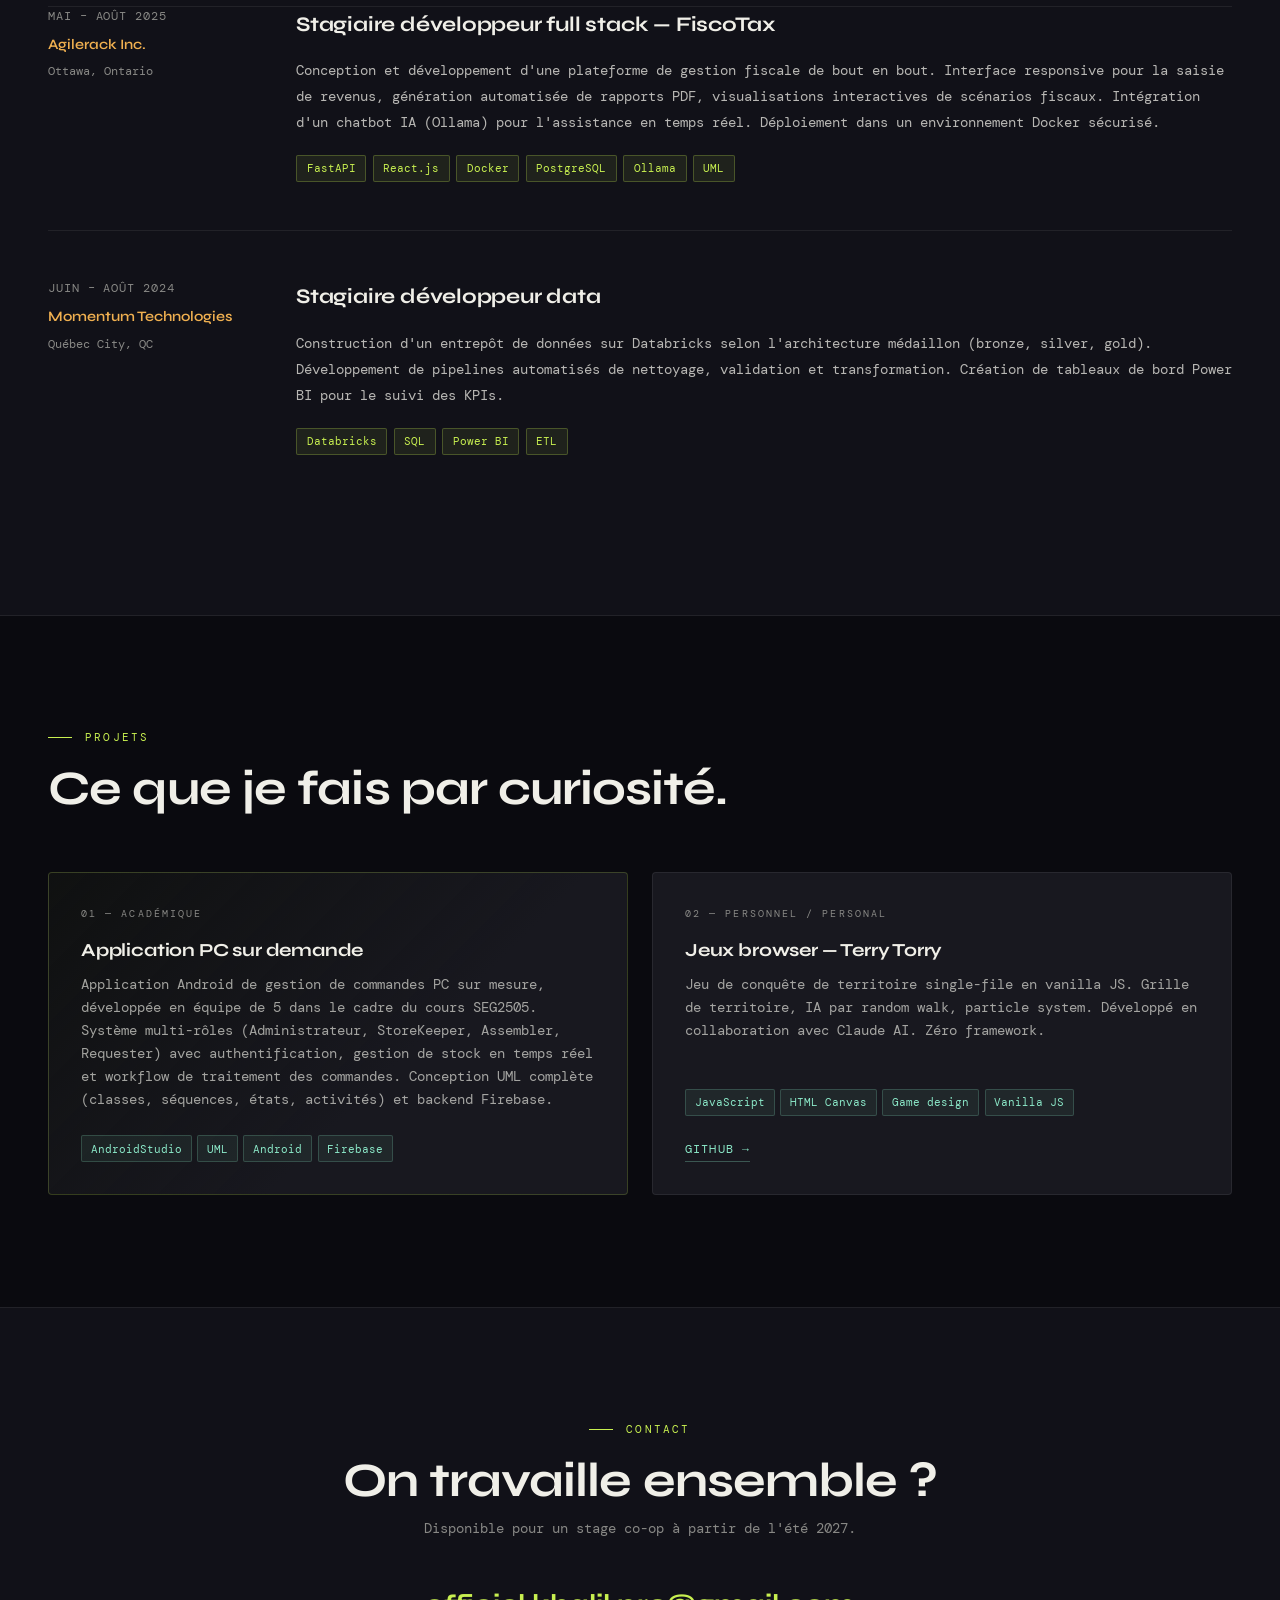
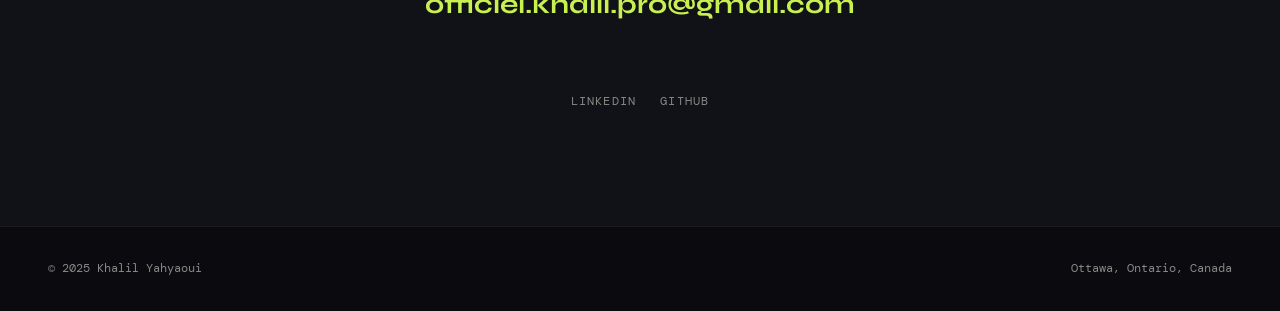
==== commit a10d9ef1: "suppression du bloc project" ====
--- a/index.html
+++ b/index.html
@@ -408,17 +408,6 @@
         </a>
       </div>
     </div>
-    <div class="project-card">
-      <div class="project-num">
-        <span data-lang="fr">03 — À ajouter</span><span data-lang="en">04 — To add</span>
-      </div>
-      <div class="project-title" data-lang="fr">[Ton prochain projet]</div>
-      <div class="project-title" data-lang="en">[Your next project]</div>
-      <div class="project-desc" data-lang="fr">Remplace cette carte par ton side project fintech ou setup cybersécurité une fois le co-op terminé.</div>
-      <div class="project-desc" data-lang="en">Replace this card with a fintech side project or cybersecurity setup once your co-op wraps up.</div>
-      <div class="project-tags"><span class="project-tag">[Stack]</span></div>
-    </div>
-  </div>
 </section>
 
 <section id="contact">
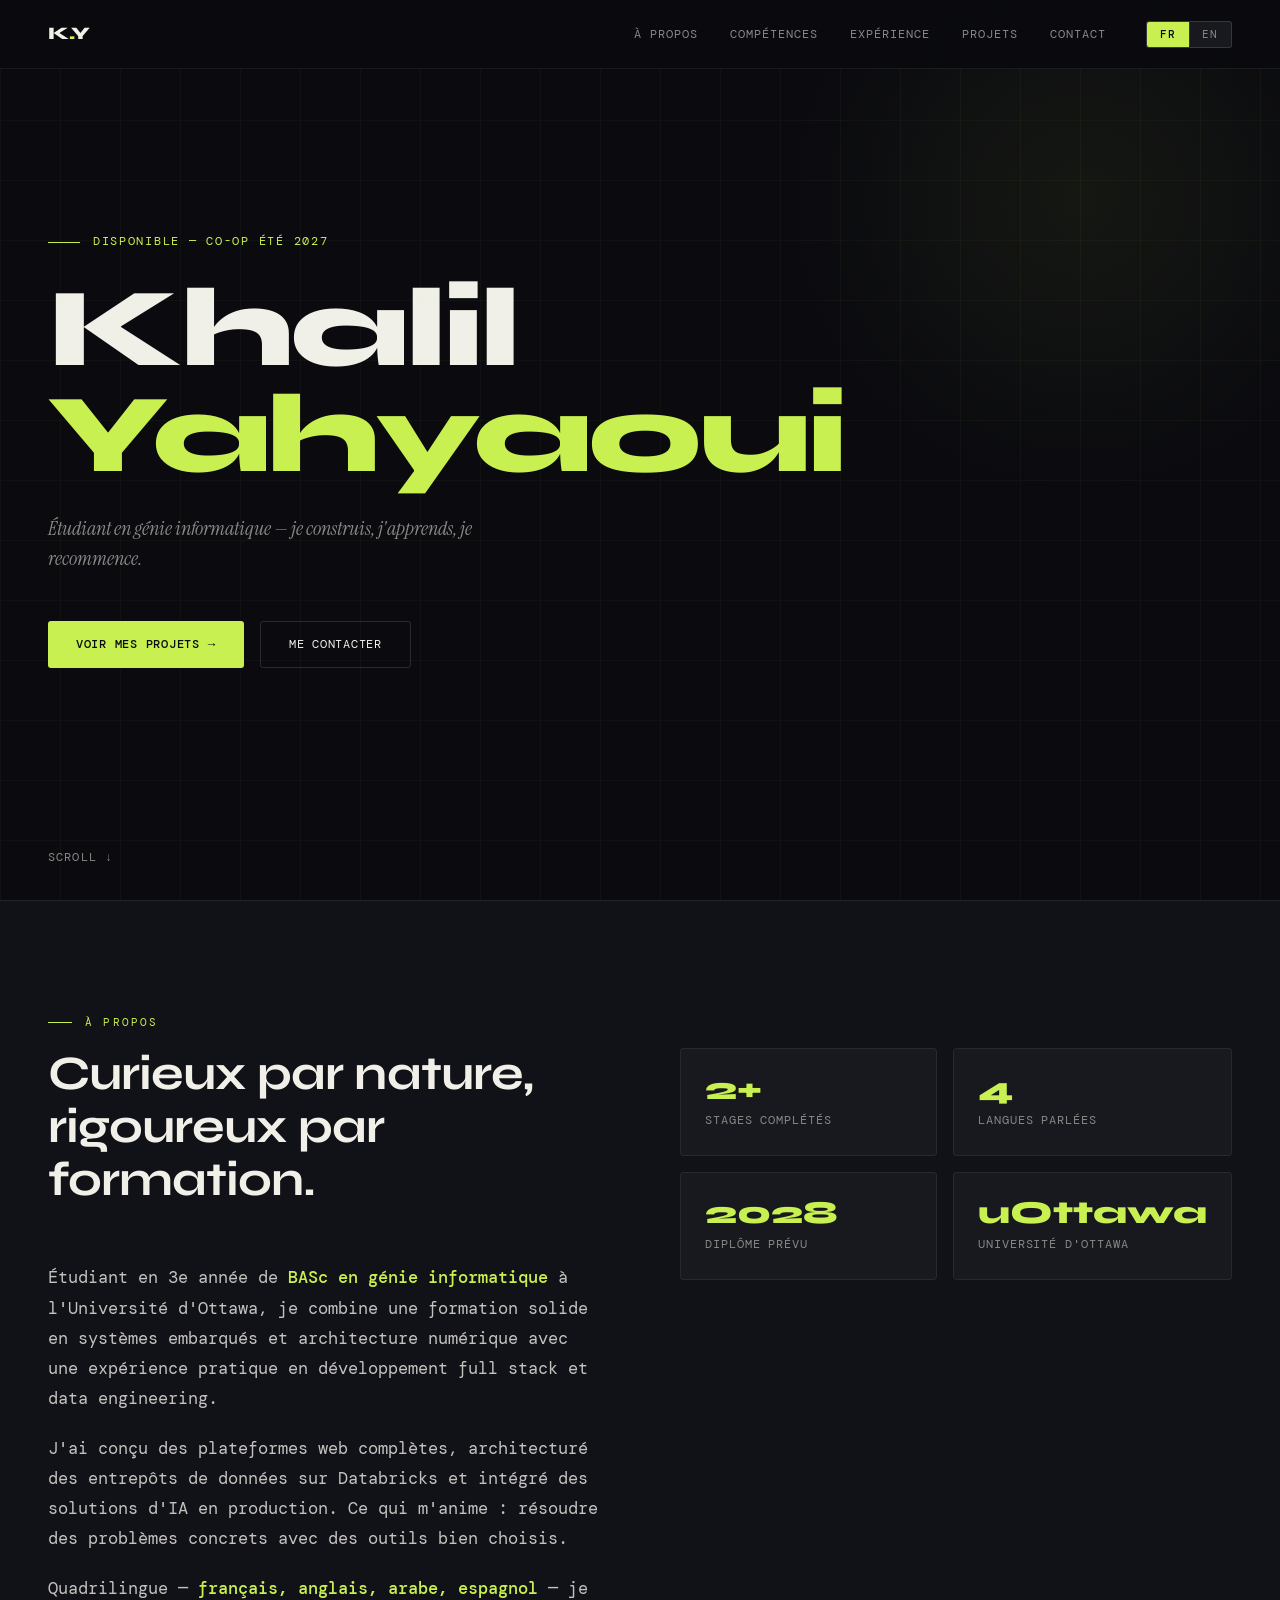
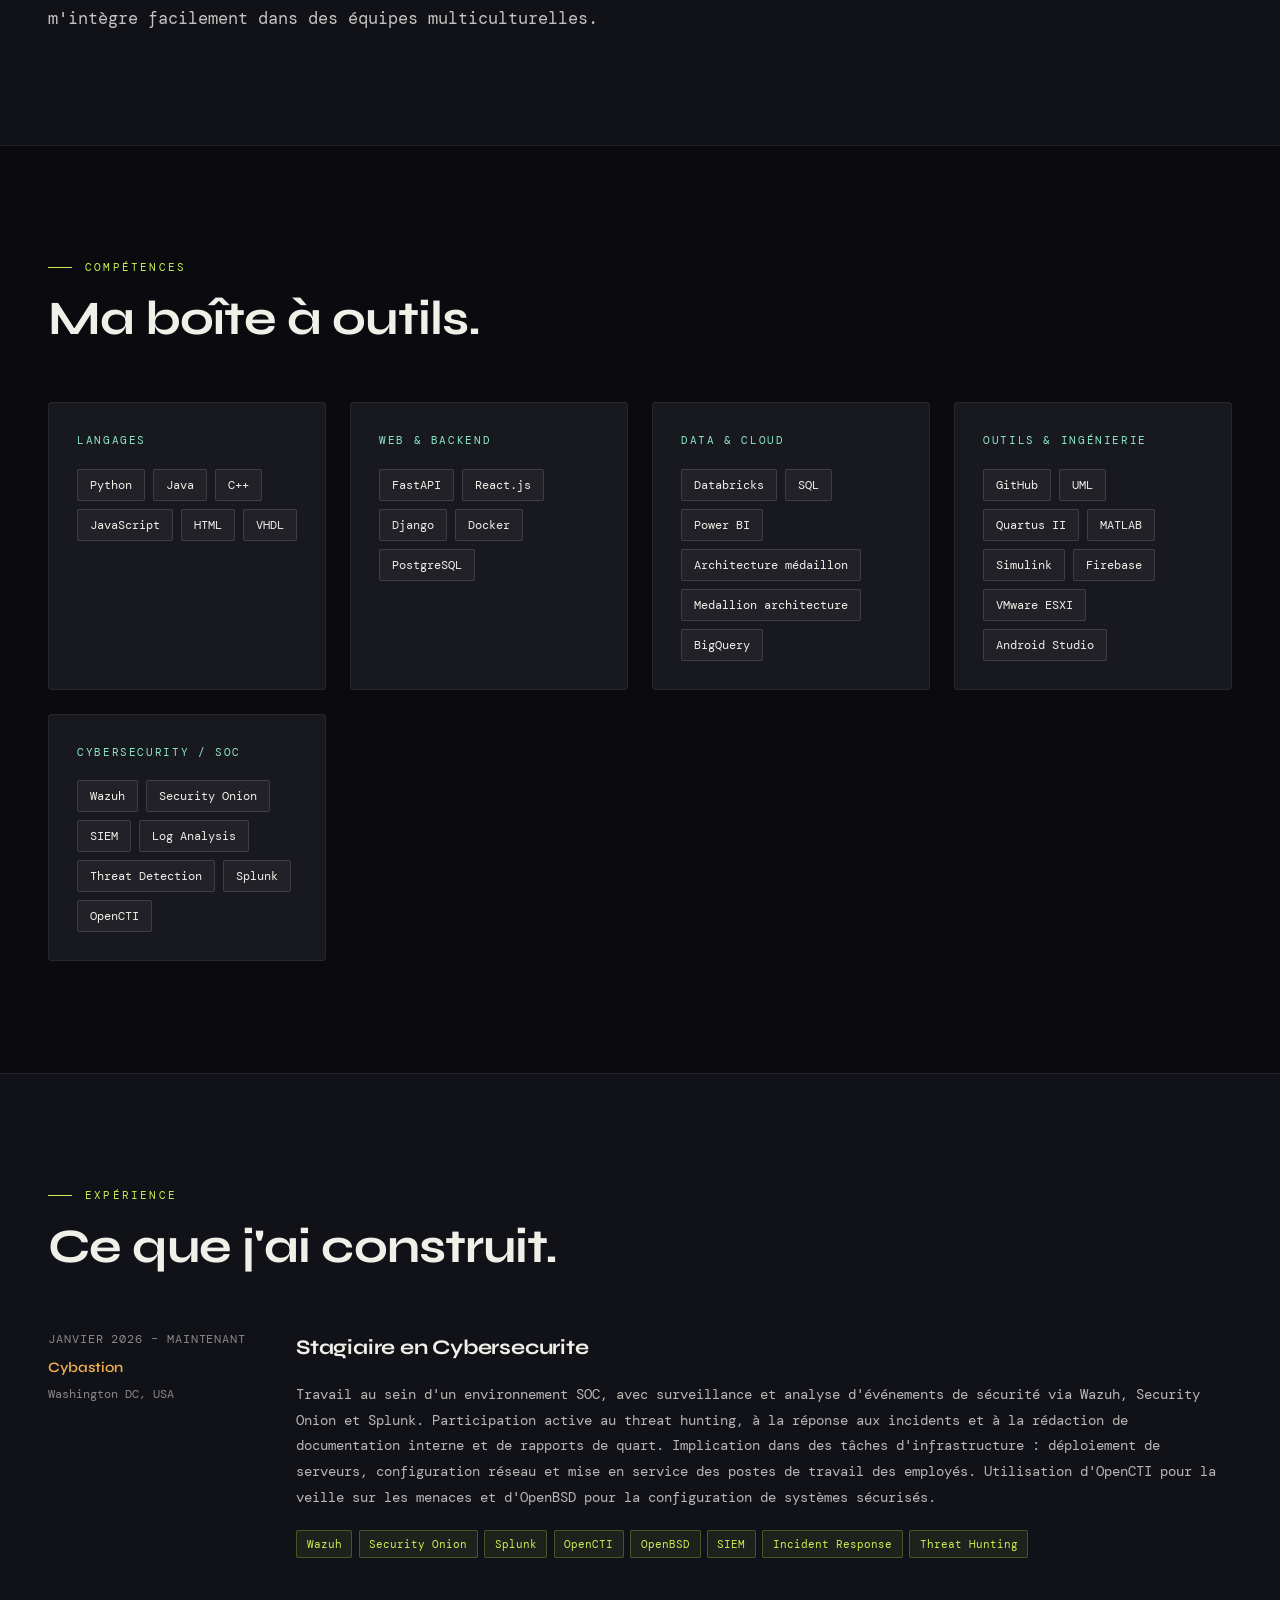
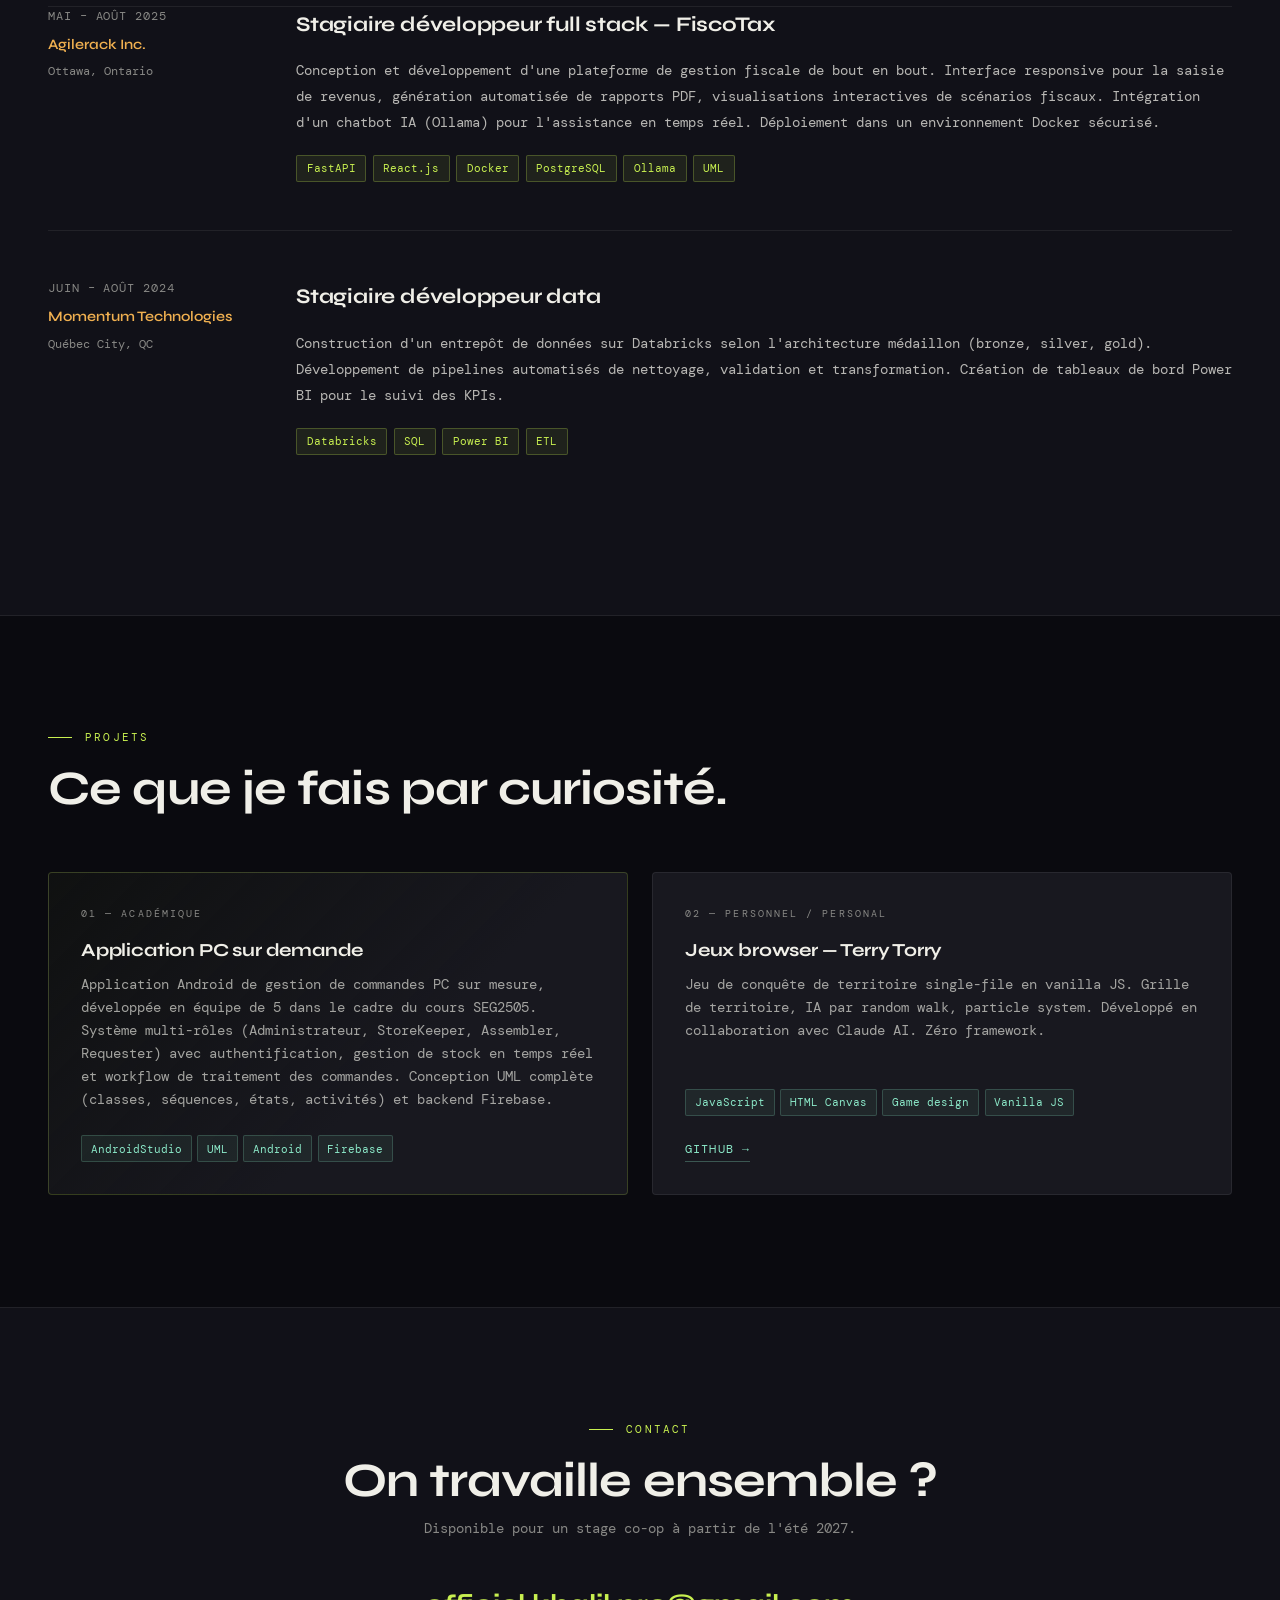
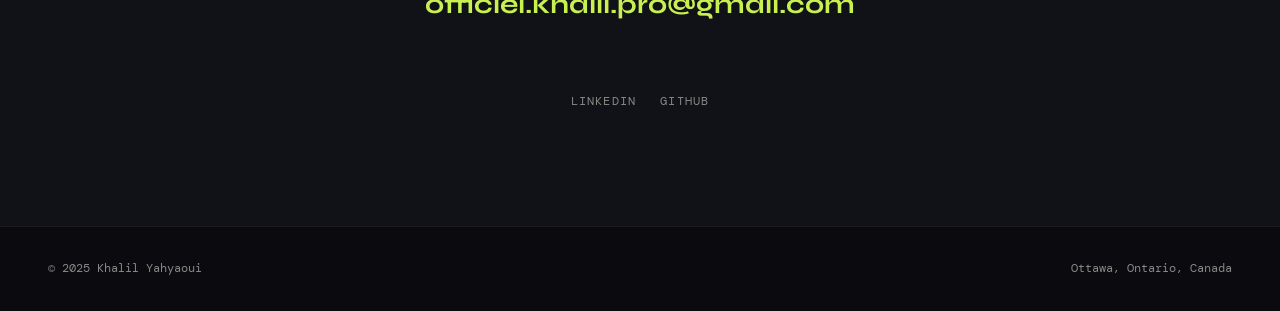
==== commit ceffd445: "update du statut" ====
--- a/index.html
+++ b/index.html
@@ -177,8 +177,8 @@
   </div>
   <h1 class="hero-name">Khalil<br><span class="last">Yahyaoui</span></h1>
   <p class="hero-subtitle">
-    <span data-lang="fr">Ingénieur logiciel & développeur full stack — je construis des systèmes qui tiennent la route.</span>
-    <span data-lang="en">Software engineer & full stack developer — I build systems that actually hold up.</span>
+    <span data-lang="fr">Étudiant en génie informatique — je construis, j'apprends, je recommence.</span>
+    <span data-lang="en">Computer Engineering student — I build, I learn, I iterate.</span>
   </p>
   <div class="hero-ctas">
     <a href="#projects" class="btn btn-primary">
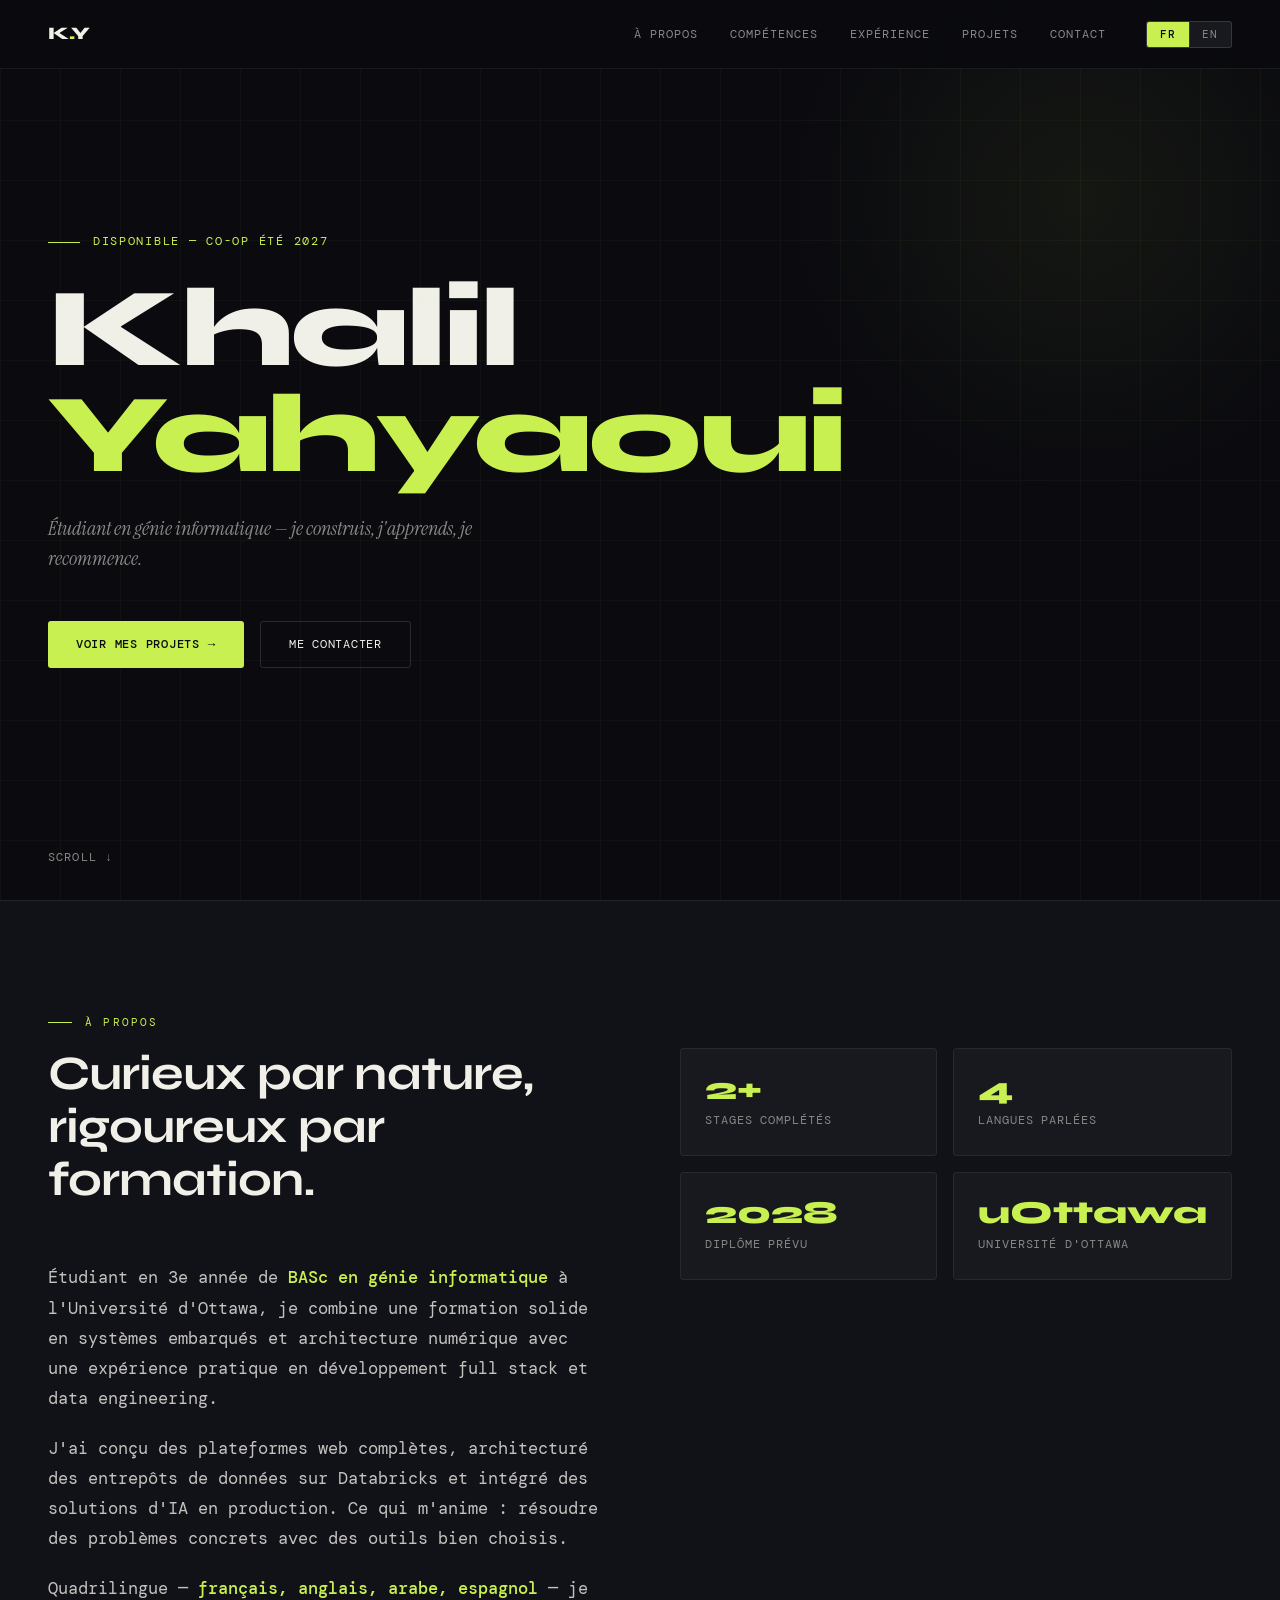
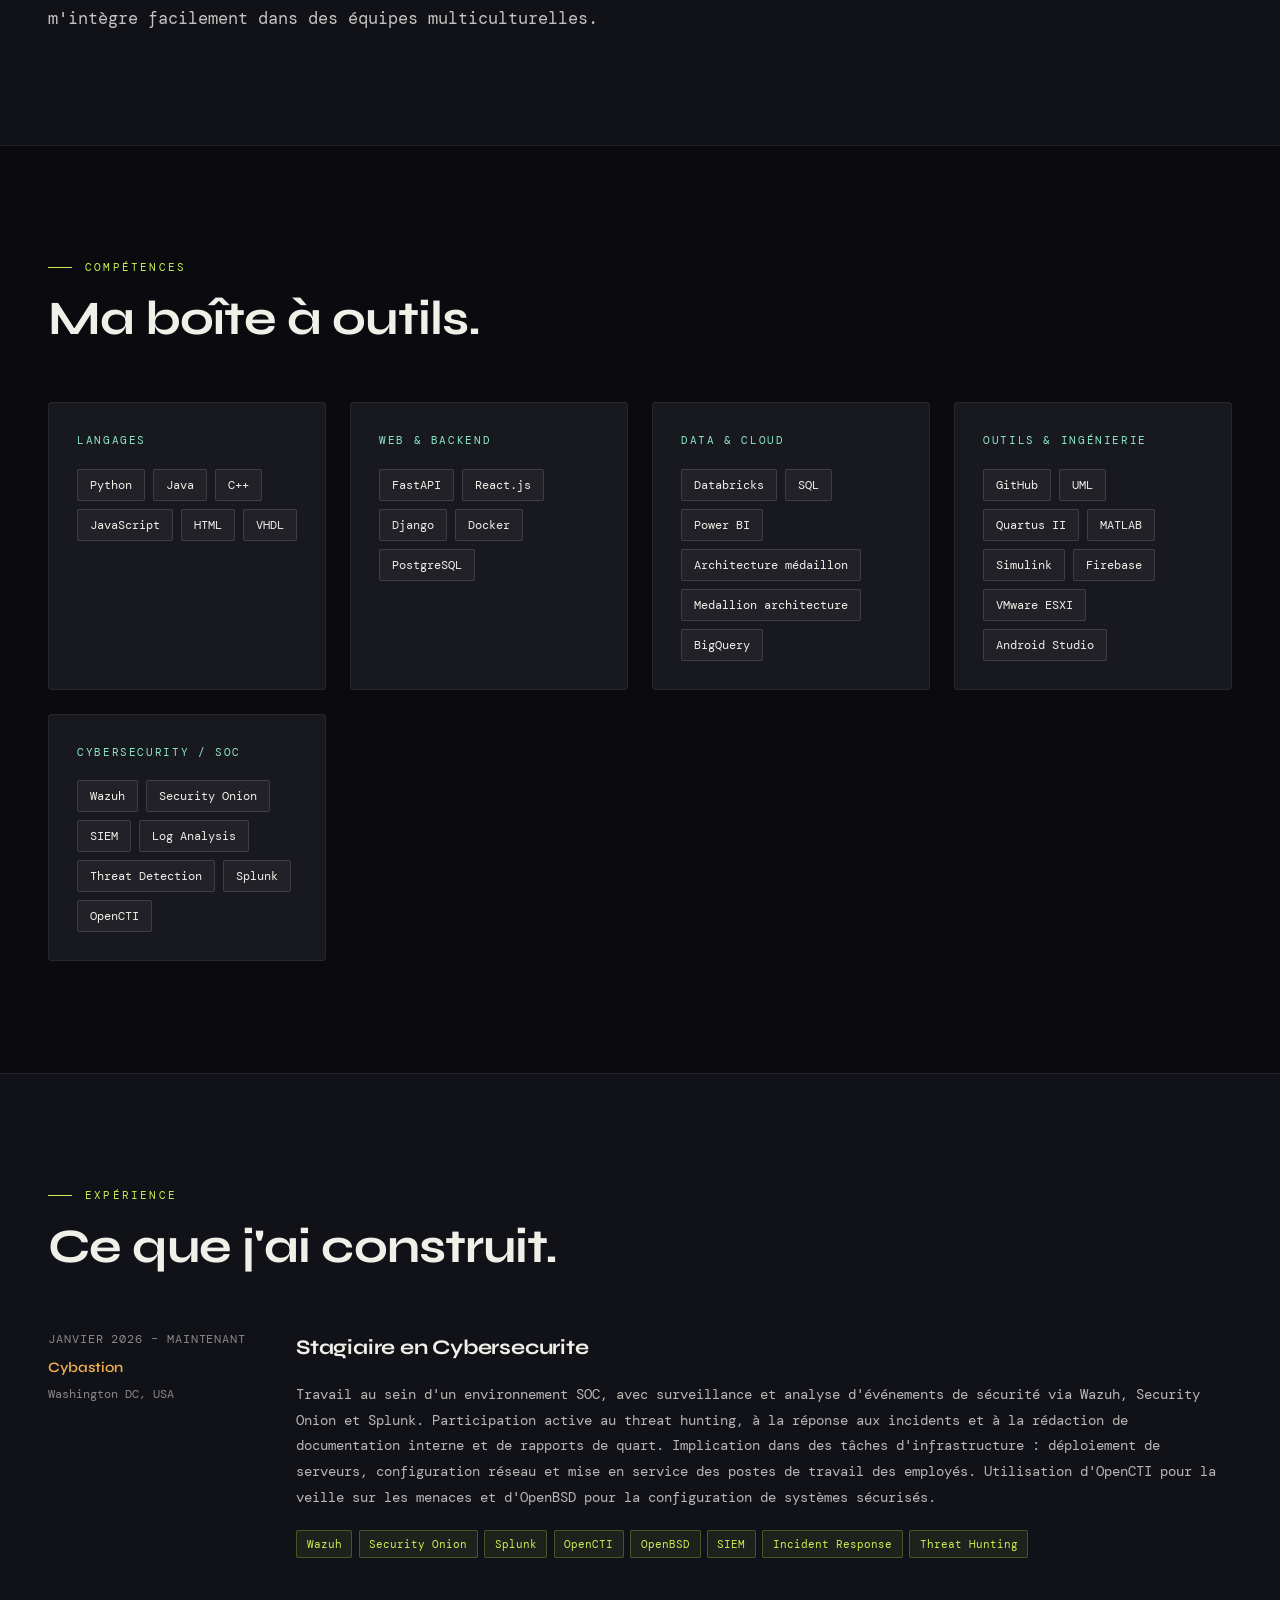
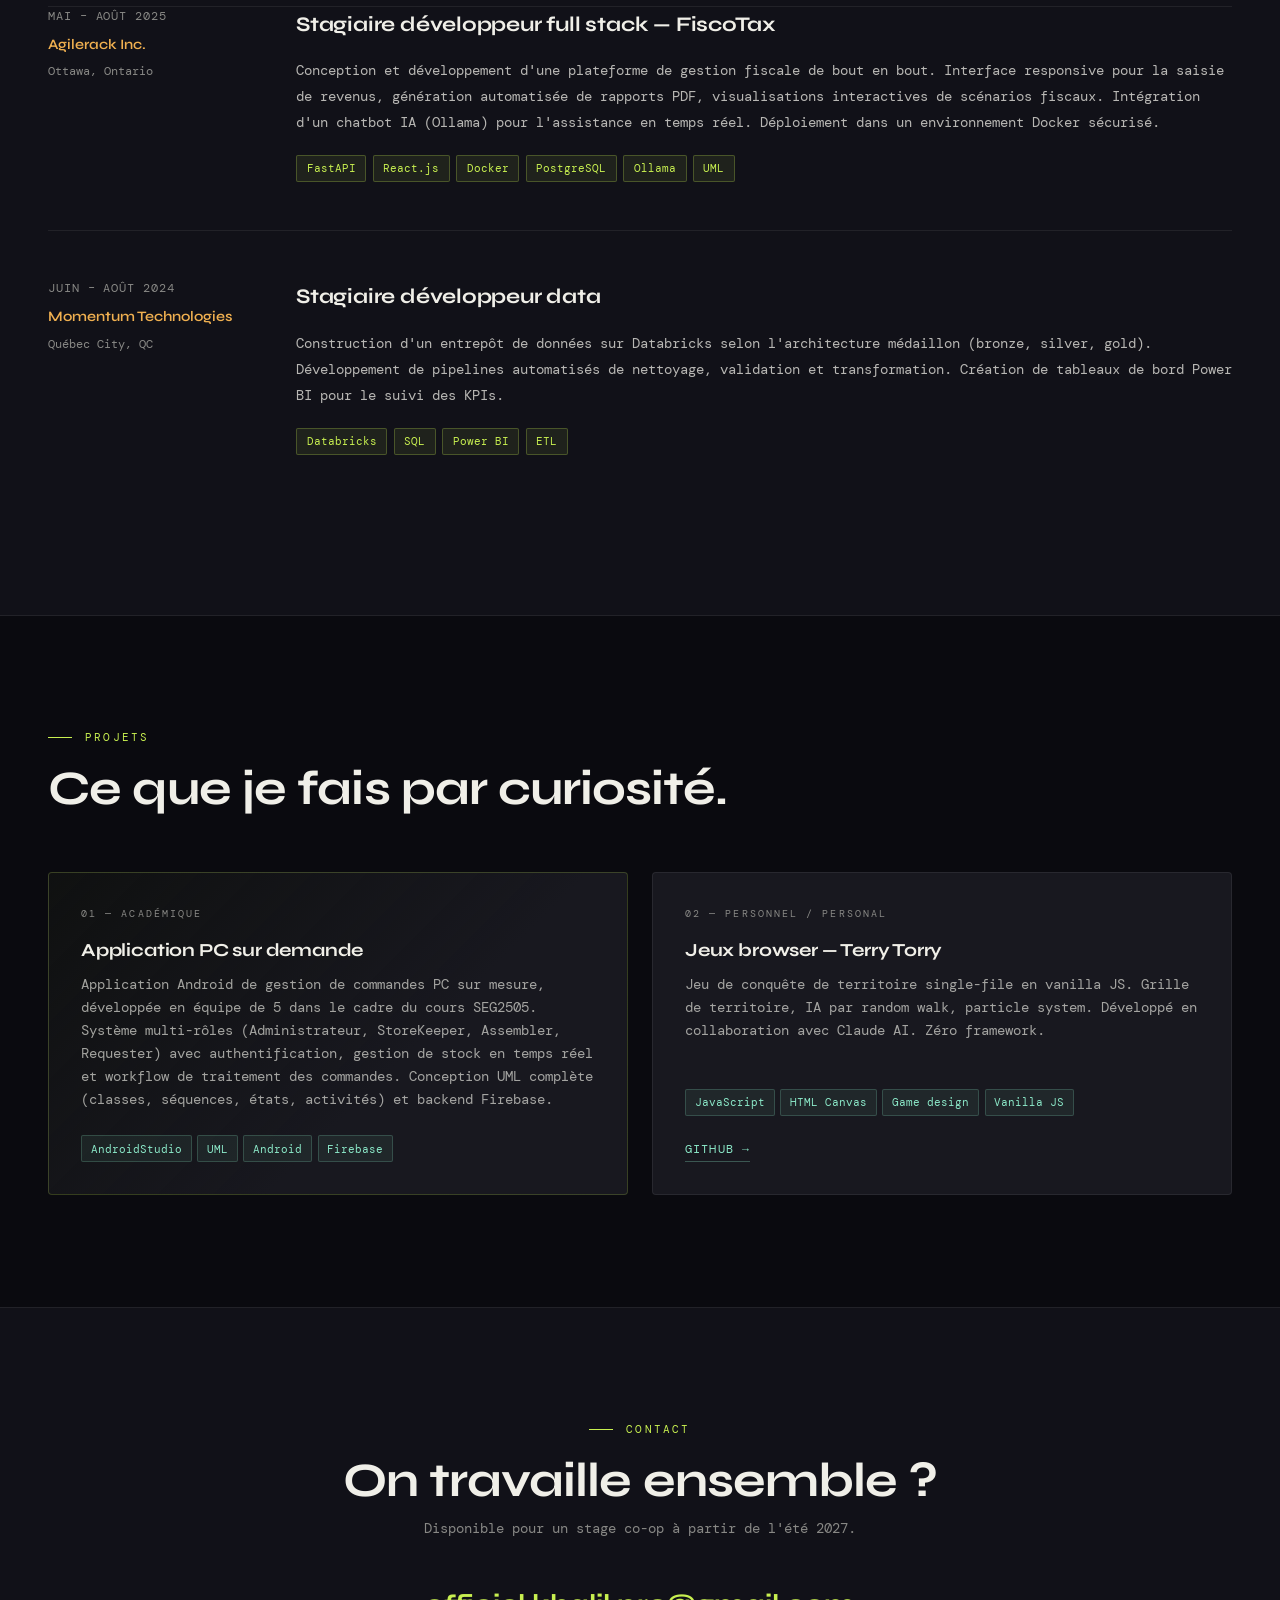
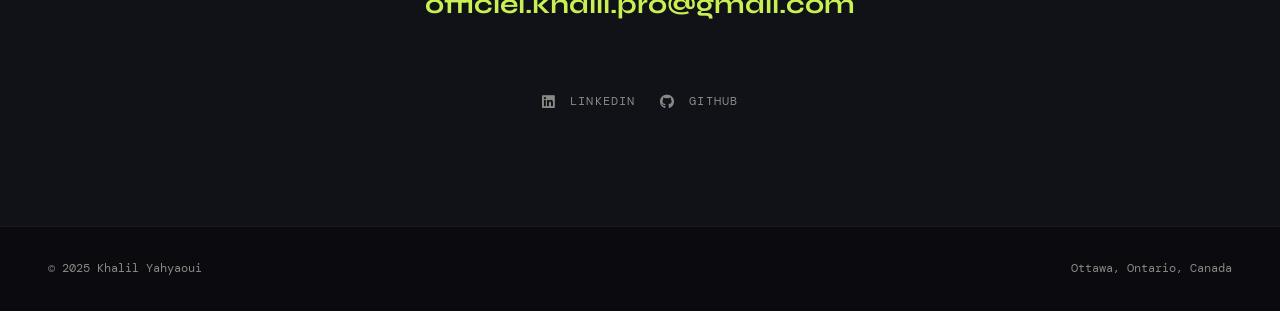
==== commit 9907b920: "ajout de logo github et linkedin" ====
--- a/index.html
+++ b/index.html
@@ -133,6 +133,14 @@
   .contact-links { display: flex; justify-content: center; gap: 1.5rem; margin-top: 2rem; flex-wrap: wrap; }
   .contact-link { font-size: 0.75rem; letter-spacing: 0.1em; text-transform: uppercase; color: var(--muted); text-decoration: none; padding-bottom: 2px; border-bottom: 0.5px solid transparent; transition: color 0.2s, border-color 0.2s; }
   .contact-link:hover { color: var(--text); border-color: var(--border2); }
+  .contact-link i {
+    margin-right: 6px;
+    font-size: 1.2em;
+    vertical-align: middle;
+  }
+
+  .contact-link:hover .fa-linkedin { color: #0A66C2; }
+  .contact-link:hover .fa-github   { color: #181717; }
 
   footer { padding: 2rem 3rem; border-top: 0.5px solid var(--border); display: flex; justify-content: space-between; align-items: center; font-size: 0.72rem; color: var(--muted); }
 
@@ -147,6 +155,7 @@
     footer { flex-direction: column; gap: 0.5rem; text-align: center; }
   }
 </style>
+<link rel="stylesheet" href="https://cdnjs.cloudflare.com/ajax/libs/font-awesome/6.5.0/css/all.min.css">
 </head>
 <body class="lang-fr">
 
@@ -423,10 +432,13 @@
     </p>
     <a href="mailto:officiel.khalil.pro@gmail.com" class="contact-email">officiel.khalil.pro@gmail.com</a>
     <div class="contact-links">
-      <a href="https://www.linkedin.com/in/khalil-yahyaoui-54a30b2a0" class="contact-link" target="_blank">LinkedIn</a>
-      <a href="https://github.com/khalil-yahyaoui-015" class="contact-link" target="_blank">GitHub</a>
-    </div>
-  </div>
+      <a href="https://www.linkedin.com/in/khalil-yahyaoui-54a30b2a0" class="contact-link" target="_blank">
+        <i class="fab fa-linkedin"></i> LinkedIn
+      </a>
+      <a href="https://github.com/khalil-yahyaoui-015" class="contact-link" target="_blank">
+        <i class="fab fa-github"></i> GitHub
+      </a>
+    </div>
 </section>
 
 <footer>
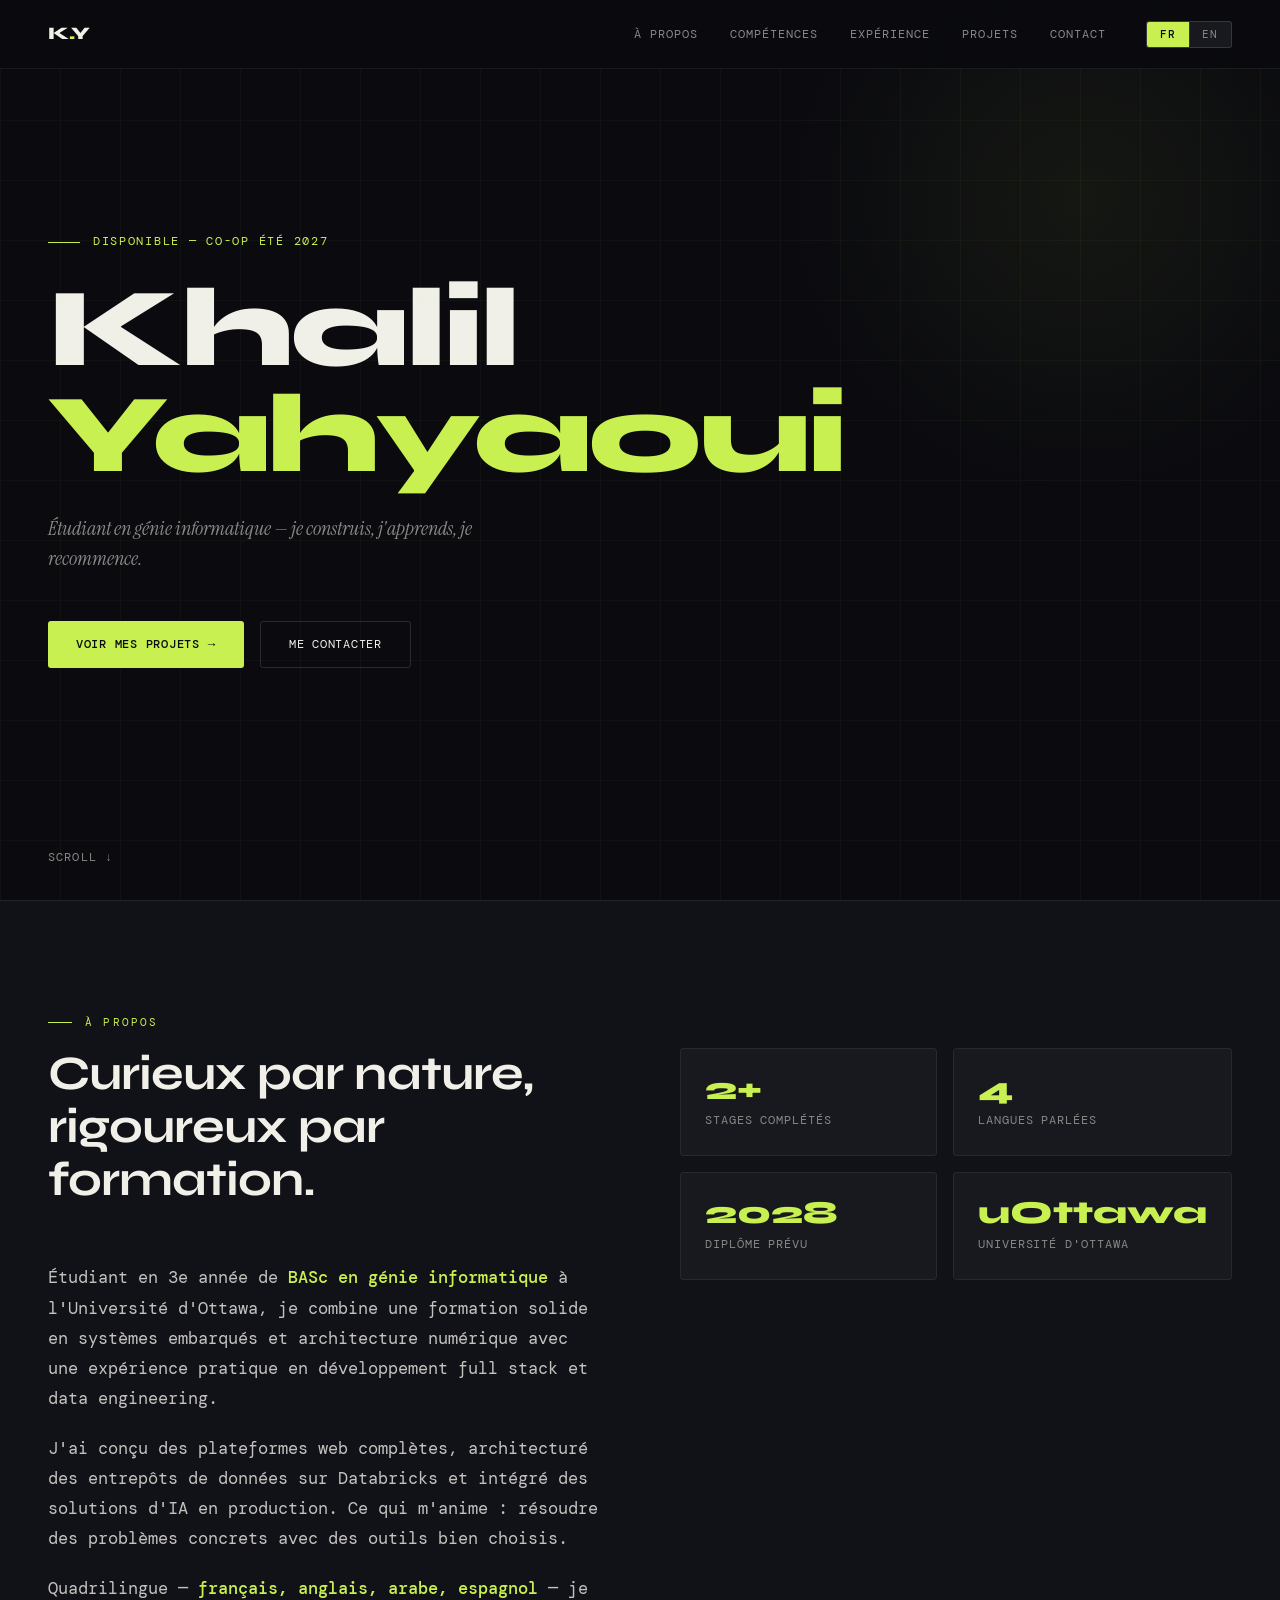
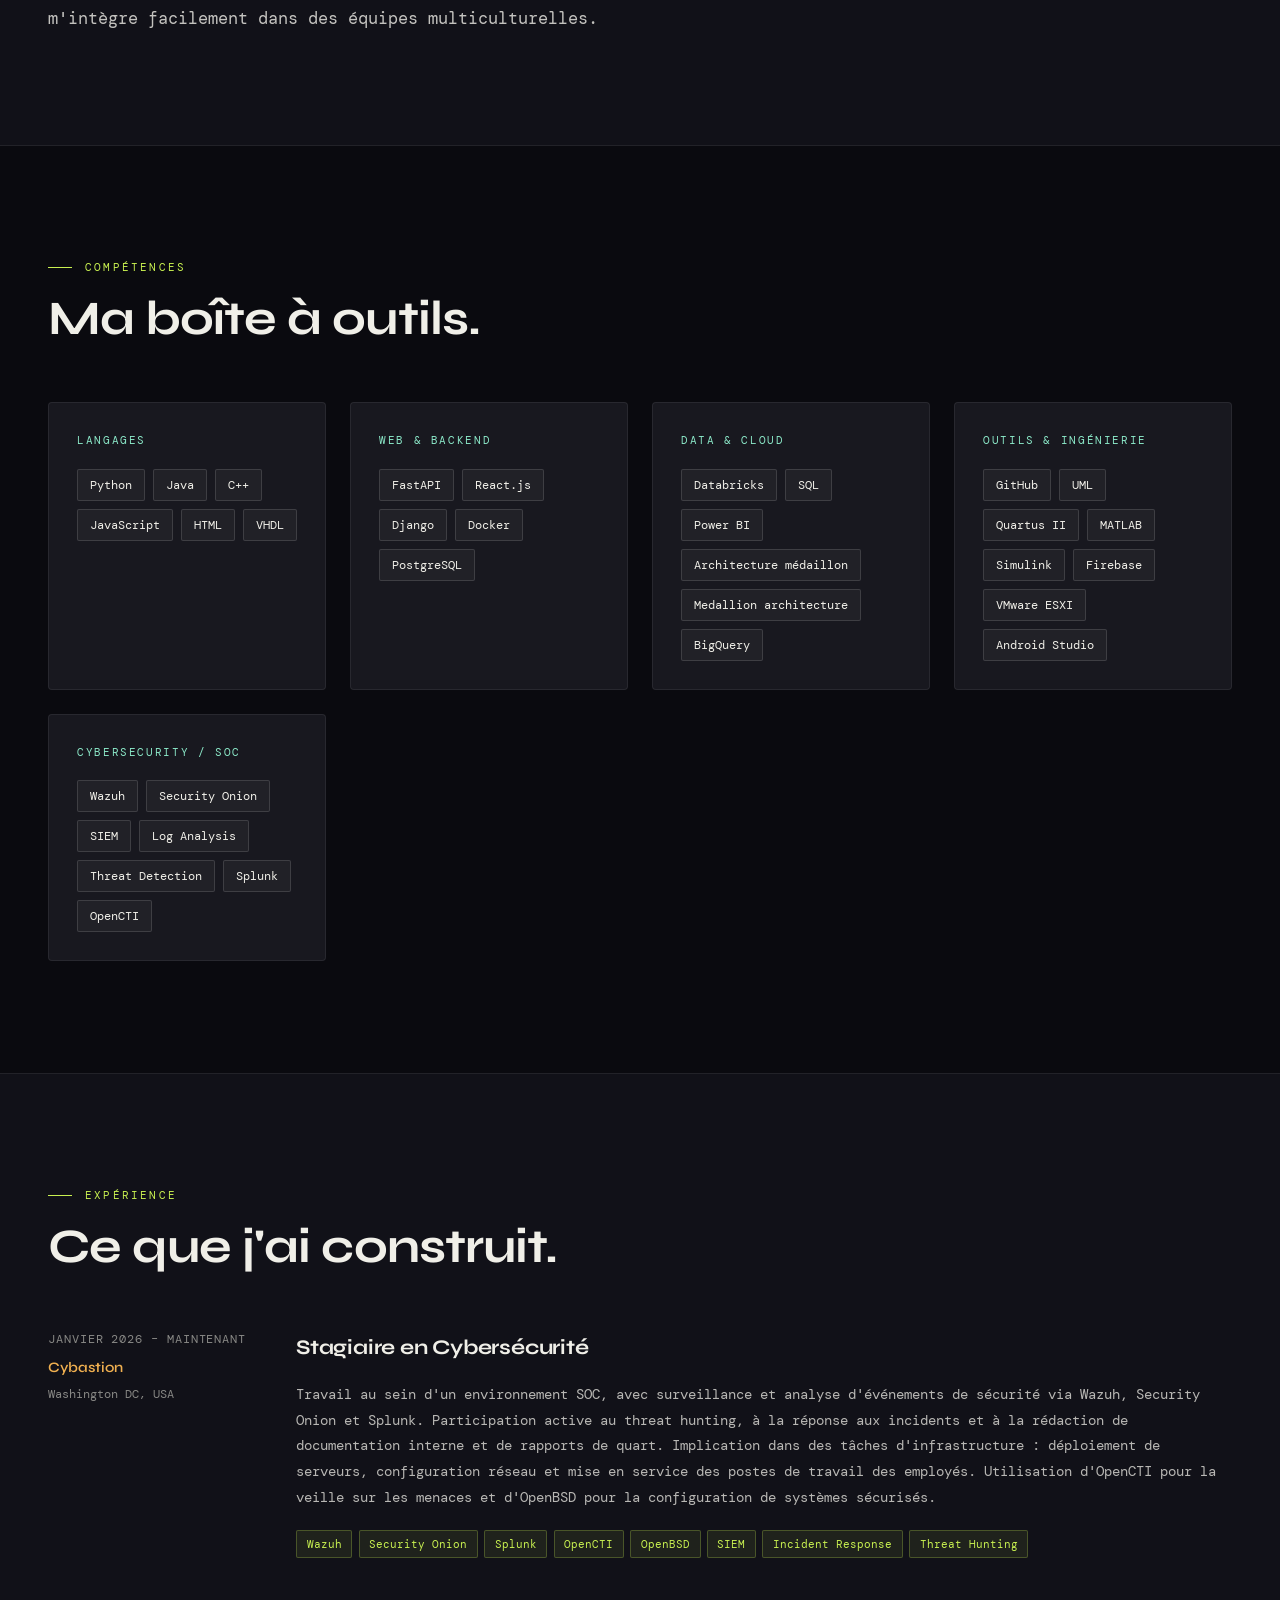
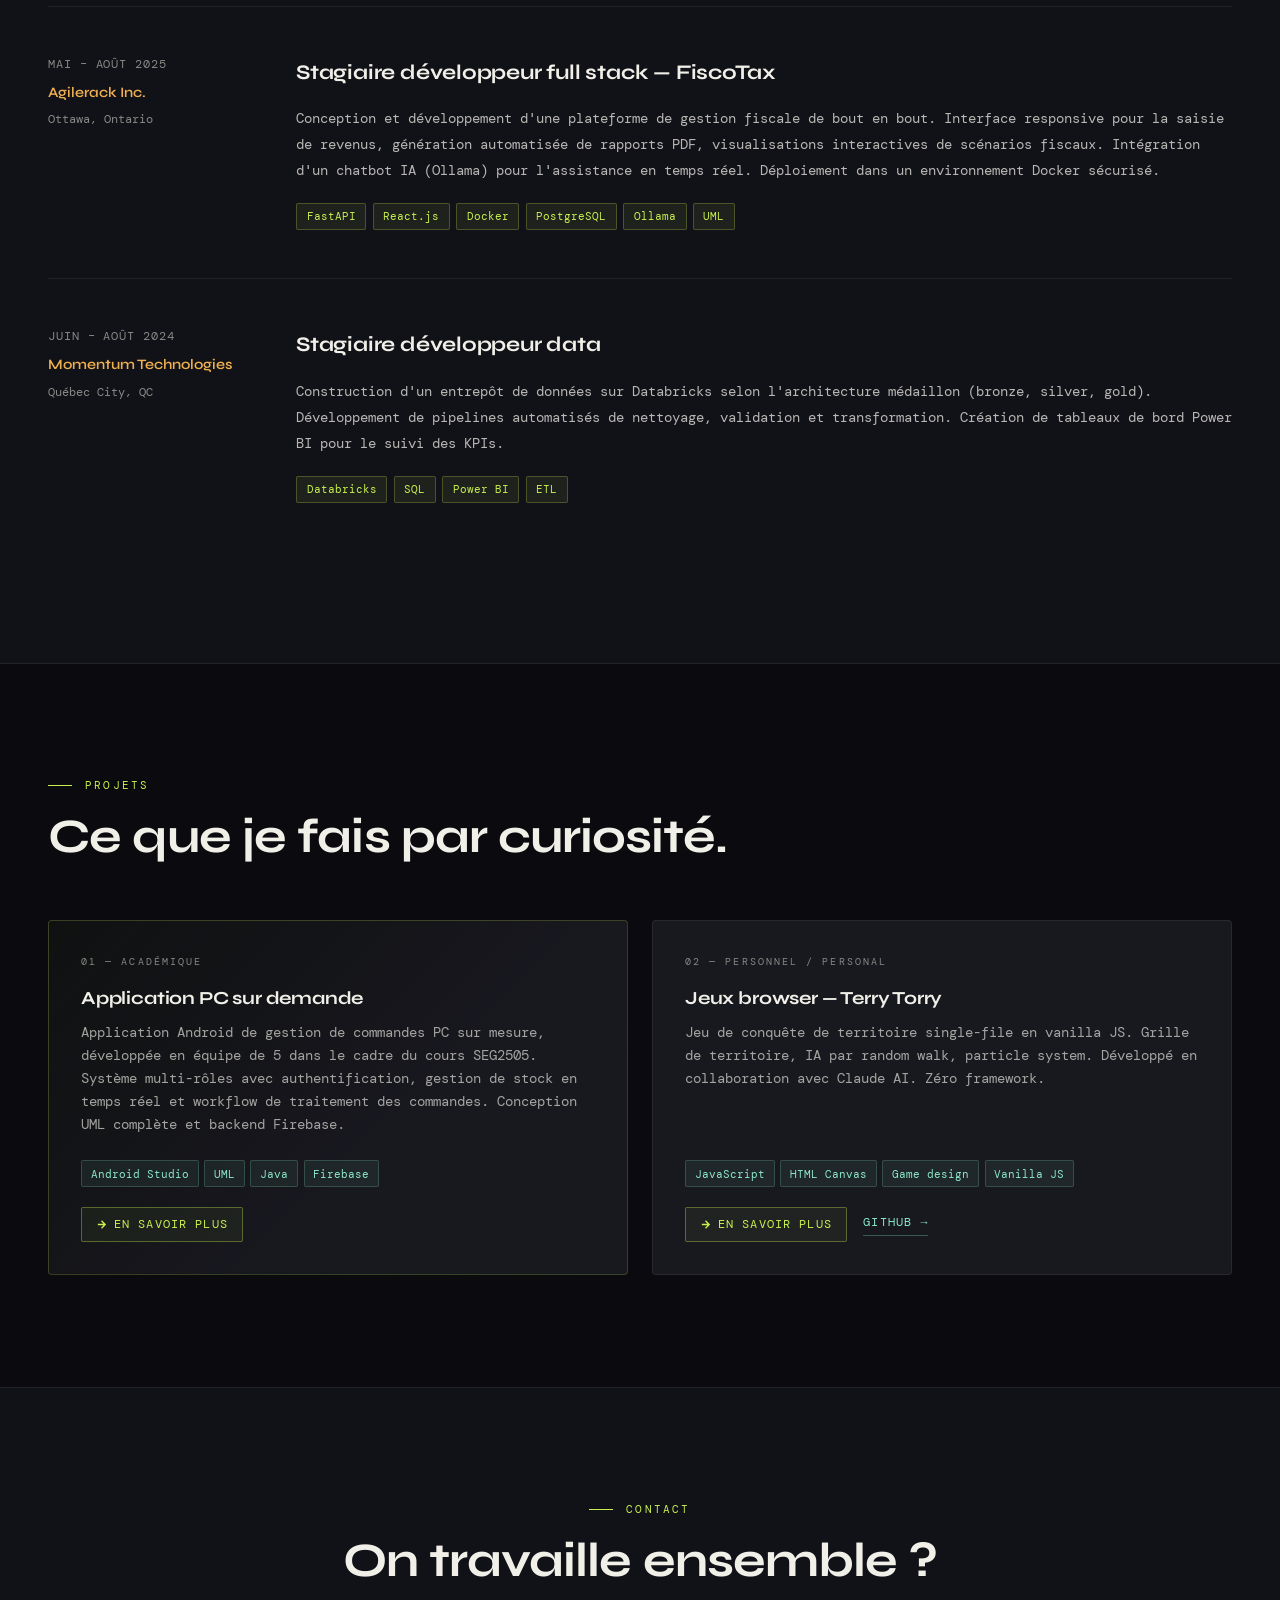
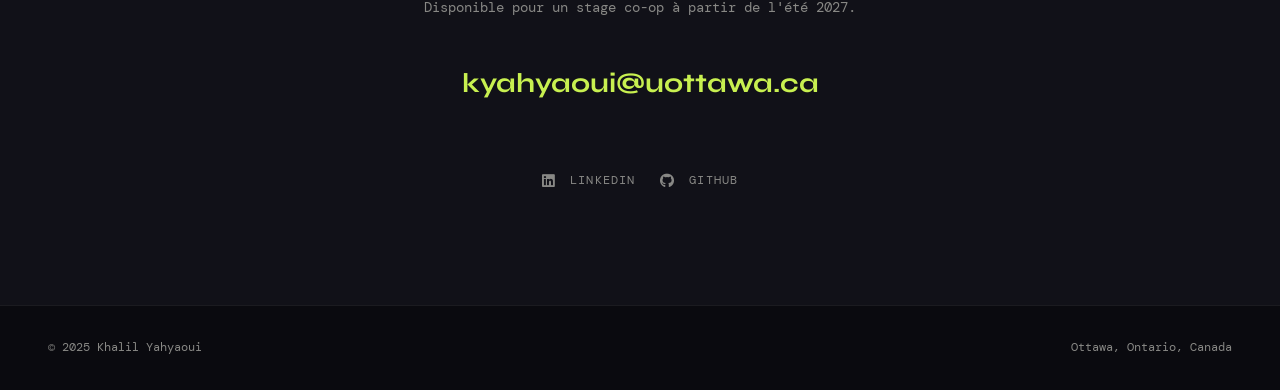
==== commit 951de5b3: "mis a jour du dossier git" ====
--- a/index.html
+++ b/index.html
@@ -5,157 +5,8 @@
 <meta name="viewport" content="width=device-width, initial-scale=1.0"/>
 <title>Khalil Yahyaoui — Portfolio</title>
 <link href="https://fonts.googleapis.com/css2?family=Syne:wght@400;600;700;800&family=DM+Mono:wght@300;400;500&family=Instrument+Serif:ital@0;1&display=swap" rel="stylesheet"/>
-<style>
-  *, *::before, *::after { box-sizing: border-box; margin: 0; padding: 0; }
-  :root {
-    --bg: #0a0a0f; --bg2: #111118; --bg3: #18181f;
-    --border: rgba(255,255,255,0.07); --border2: rgba(255,255,255,0.13);
-    --text: #f0efe8; --muted: #888885;
-    --accent: #c8f050; --accent2: #8be8c8; --accent3: #f0b050;
-    --font-display: 'Syne', sans-serif;
-    --font-mono: 'DM Mono', monospace;
-    --font-serif: 'Instrument Serif', serif;
-  }
-  html { scroll-behavior: smooth; }
-  body { background: var(--bg); color: var(--text); font-family: var(--font-mono); font-size: 15px; line-height: 1.7; overflow-x: hidden; }
-
-  /* NAV */
-  nav { position: fixed; top: 0; left: 0; right: 0; z-index: 100; display: flex; align-items: center; justify-content: space-between; padding: 1.2rem 3rem; background: rgba(10,10,15,0.85); backdrop-filter: blur(12px); border-bottom: 0.5px solid var(--border); }
-  .nav-logo { font-family: var(--font-display); font-weight: 800; font-size: 1.1rem; letter-spacing: -0.02em; color: var(--text); text-decoration: none; }
-  .nav-logo span { color: var(--accent); }
-  .nav-right { display: flex; align-items: center; gap: 2.5rem; }
-  .nav-links { display: flex; gap: 2rem; list-style: none; }
-  .nav-links a { color: var(--muted); text-decoration: none; font-size: 0.78rem; letter-spacing: 0.08em; text-transform: uppercase; transition: color 0.2s; }
-  .nav-links a:hover { color: var(--accent); }
-
-  /* LANG TOGGLE */
-  .lang-toggle { display: flex; align-items: center; background: var(--bg3); border: 0.5px solid var(--border2); border-radius: 3px; overflow: hidden; flex-shrink: 0; }
-  .lang-btn { padding: 0.35rem 0.8rem; font-family: var(--font-mono); font-size: 0.7rem; letter-spacing: 0.1em; text-transform: uppercase; border: none; background: transparent; color: var(--muted); cursor: pointer; transition: all 0.18s; }
-  .lang-btn.active { background: var(--accent); color: #0a0a0f; font-weight: 500; }
-  .lang-btn:not(.active):hover { color: var(--text); }
-  .lang-sep { width: 0.5px; background: var(--border2); height: 24px; flex-shrink: 0; }
-
-  /* i18n */
-  [data-lang] { display: none; }
-  body.lang-fr [data-lang="fr"] { display: revert; }
-  body.lang-en [data-lang="en"] { display: revert; }
-
-  /* HERO */
-  #hero { min-height: 100vh; display: flex; flex-direction: column; justify-content: center; padding: 0 3rem; position: relative; overflow: hidden; }
-  .hero-grid-bg { position: absolute; inset: 0; background-image: linear-gradient(rgba(200,240,80,0.03) 1px, transparent 1px), linear-gradient(90deg, rgba(200,240,80,0.03) 1px, transparent 1px); background-size: 60px 60px; pointer-events: none; }
-  .hero-glow { position: absolute; width: 600px; height: 600px; border-radius: 50%; background: radial-gradient(circle, rgba(200,240,80,0.06) 0%, transparent 70%); top: -100px; right: -100px; pointer-events: none; }
-  .hero-tag { font-size: 0.72rem; letter-spacing: 0.15em; text-transform: uppercase; color: var(--accent); margin-bottom: 1.5rem; display: flex; align-items: center; gap: 0.8rem; }
-  .hero-tag::before { content: ''; display: block; width: 32px; height: 1px; background: var(--accent); }
-  .hero-name { font-family: var(--font-display); font-weight: 800; font-size: clamp(3.5rem, 9vw, 7rem); line-height: 0.95; letter-spacing: -0.03em; margin-bottom: 1.5rem; }
-  .hero-name .last { color: var(--accent); }
-  .hero-subtitle { font-family: var(--font-serif); font-style: italic; font-size: 1.25rem; color: var(--muted); max-width: 520px; margin-bottom: 3rem; line-height: 1.5; }
-  .hero-ctas { display: flex; gap: 1rem; flex-wrap: wrap; }
-  .btn { display: inline-flex; align-items: center; gap: 0.5rem; padding: 0.75rem 1.75rem; font-family: var(--font-mono); font-size: 0.78rem; letter-spacing: 0.06em; text-transform: uppercase; text-decoration: none; border-radius: 3px; transition: all 0.2s; cursor: pointer; border: none; }
-  .btn-primary { background: var(--accent); color: #0a0a0f; font-weight: 500; }
-  .btn-primary:hover { background: #d8ff60; }
-  .btn-outline { background: transparent; color: var(--text); border: 0.5px solid var(--border2); }
-  .btn-outline:hover { border-color: var(--accent); color: var(--accent); }
-  .hero-scroll { position: absolute; bottom: 2rem; left: 3rem; font-size: 0.72rem; color: var(--muted); letter-spacing: 0.1em; text-transform: uppercase; animation: bounce 2s infinite; }
-  .hero-scroll::after { content: ' ↓'; }
-  @keyframes bounce { 0%, 100% { transform: translateY(0); } 50% { transform: translateY(5px); } }
-
-  /* SECTIONS */
-  section { padding: 7rem 3rem; }
-  .section-label { font-size: 0.7rem; letter-spacing: 0.2em; text-transform: uppercase; color: var(--accent); margin-bottom: 1rem; display: flex; align-items: center; gap: 0.8rem; }
-  .section-label::before { content: ''; display: block; width: 24px; height: 1px; background: var(--accent); }
-  .section-title { font-family: var(--font-display); font-weight: 700; font-size: clamp(2rem, 4vw, 3rem); letter-spacing: -0.02em; line-height: 1.1; margin-bottom: 3.5rem; }
-
-  /* ABOUT */
-  #about { background: var(--bg2); border-top: 0.5px solid var(--border); border-bottom: 0.5px solid var(--border); }
-  .about-grid { display: grid; grid-template-columns: 1fr 1fr; gap: 5rem; align-items: start; }
-  .about-bio { font-size: 1.05rem; line-height: 1.8; color: rgba(240,239,232,0.8); }
-  .about-bio p + p { margin-top: 1.2rem; }
-  .about-bio strong { color: var(--accent); font-weight: 500; }
-  .about-stats { display: grid; grid-template-columns: 1fr 1fr; gap: 1rem; }
-  .stat-card { background: var(--bg3); border: 0.5px solid var(--border); border-radius: 4px; padding: 1.5rem; }
-  .stat-num { font-family: var(--font-display); font-size: 2rem; font-weight: 800; color: var(--accent); line-height: 1; margin-bottom: 0.4rem; }
-  .stat-label { font-size: 0.72rem; letter-spacing: 0.08em; text-transform: uppercase; color: var(--muted); }
-
-  /* SKILLS */
-  #skills { background: var(--bg); }
-  .skills-grid { display: grid; grid-template-columns: repeat(auto-fit, minmax(240px, 1fr)); gap: 1.5rem; }
-  .skill-category { background: var(--bg3); border: 0.5px solid var(--border); border-radius: 4px; padding: 1.75rem; transition: border-color 0.2s; }
-  .skill-category:hover { border-color: var(--border2); }
-  .skill-cat-label { font-size: 0.68rem; letter-spacing: 0.15em; text-transform: uppercase; color: var(--accent2); margin-bottom: 1.2rem; }
-  .skill-tags { display: flex; flex-wrap: wrap; gap: 0.5rem; }
-  .tag { display: inline-block; padding: 0.3rem 0.75rem; background: rgba(255,255,255,0.04); border: 0.5px solid var(--border2); border-radius: 2px; font-size: 0.75rem; color: var(--text); }
-
-  /* EXPERIENCE */
-  #experience { background: var(--bg2); border-top: 0.5px solid var(--border); border-bottom: 0.5px solid var(--border); }
-  .exp-item { display: grid; grid-template-columns: 200px 1fr; gap: 3rem; padding: 3rem 0; border-bottom: 0.5px solid var(--border); }
-  .exp-item:first-child { padding-top: 0; }
-  .exp-item:last-child { border-bottom: none; }
-  .exp-date { font-size: 0.72rem; letter-spacing: 0.08em; color: var(--muted); text-transform: uppercase; margin-bottom: 0.4rem; }
-  .exp-company { font-family: var(--font-display); font-weight: 600; font-size: 0.9rem; color: var(--accent3); }
-  .exp-loc { font-size: 0.72rem; color: var(--muted); margin-top: 0.3rem; }
-  .exp-role { font-family: var(--font-display); font-weight: 700; font-size: 1.3rem; letter-spacing: -0.01em; margin-bottom: 1rem; }
-  .exp-desc { color: rgba(240,239,232,0.75); font-size: 0.9rem; line-height: 1.8; margin-bottom: 1.2rem; }
-  .exp-stack { display: flex; flex-wrap: wrap; gap: 0.4rem; }
-  .stack-tag { display: inline-block; padding: 0.2rem 0.6rem; background: rgba(200,240,80,0.08); border: 0.5px solid rgba(200,240,80,0.25); border-radius: 2px; font-size: 0.7rem; color: var(--accent); }
-
-  /* PROJECTS */
-  #projects { background: var(--bg); }
-  .projects-grid { display: grid; grid-template-columns: repeat(auto-fit, minmax(300px, 1fr)); gap: 1.5rem; }
-  .project-card { background: var(--bg3); border: 0.5px solid var(--border); border-radius: 4px; padding: 2rem; display: flex; flex-direction: column; transition: border-color 0.2s, transform 0.2s; }
-  .project-card:hover { border-color: var(--border2); transform: translateY(-3px); }
-  .project-card.featured { border-color: rgba(200,240,80,0.2); background: linear-gradient(135deg, rgba(200,240,80,0.03) 0%, var(--bg3) 60%); }
-  .project-num { font-size: 0.65rem; letter-spacing: 0.2em; color: var(--muted); text-transform: uppercase; margin-bottom: 1rem; }
-  .project-title { font-family: var(--font-display); font-weight: 700; font-size: 1.15rem; letter-spacing: -0.01em; margin-bottom: 0.75rem; line-height: 1.2; }
-  .project-desc { font-size: 0.85rem; color: rgba(240,239,232,0.65); line-height: 1.7; margin-bottom: 1.5rem; flex: 1; }
-  .project-tags { display: flex; flex-wrap: wrap; gap: 0.35rem; }
-  .project-tag { display: inline-block; padding: 0.2rem 0.55rem; background: rgba(139,232,200,0.07); border: 0.5px solid rgba(139,232,200,0.2); border-radius: 2px; font-size: 0.68rem; color: var(--accent2); }
-  .project-link {
-    display: inline-block;
-    font-size: 0.72rem;
-    letter-spacing: 0.1em;
-    text-transform: uppercase;
-    color: var(--accent2);
-    text-decoration: none;
-    padding-bottom: 2px;
-    border-bottom: 0.5px solid rgba(139,232,200,0.3);
-    transition: color 0.2s, border-color 0.2s;
-  }
-  .project-link:hover {
-    color: var(--text);
-    border-color: var(--border2);
-  }
-
-  /* CONTACT */
-  #contact { background: var(--bg2); border-top: 0.5px solid var(--border); text-align: center; }
-  .contact-inner { max-width: 600px; margin: 0 auto; }
-  .contact-email { font-family: var(--font-display); font-size: clamp(1.1rem, 2.2vw, 1.7rem); font-weight: 700; color: var(--accent); text-decoration: none; display: inline-block; margin: 2rem 0; transition: opacity 0.2s; }
-  .contact-email:hover { opacity: 0.7; }
-  .contact-links { display: flex; justify-content: center; gap: 1.5rem; margin-top: 2rem; flex-wrap: wrap; }
-  .contact-link { font-size: 0.75rem; letter-spacing: 0.1em; text-transform: uppercase; color: var(--muted); text-decoration: none; padding-bottom: 2px; border-bottom: 0.5px solid transparent; transition: color 0.2s, border-color 0.2s; }
-  .contact-link:hover { color: var(--text); border-color: var(--border2); }
-  .contact-link i {
-    margin-right: 6px;
-    font-size: 1.2em;
-    vertical-align: middle;
-  }
-
-  .contact-link:hover .fa-linkedin { color: #0A66C2; }
-  .contact-link:hover .fa-github   { color: #181717; }
-
-  footer { padding: 2rem 3rem; border-top: 0.5px solid var(--border); display: flex; justify-content: space-between; align-items: center; font-size: 0.72rem; color: var(--muted); }
-
-  .fade-in { opacity: 0; transform: translateY(20px); transition: opacity 0.6s ease, transform 0.6s ease; }
-  .fade-in.visible { opacity: 1; transform: translateY(0); }
-
-  @media (max-width: 768px) {
-    nav { padding: 1rem 1.5rem; }
-    .nav-links { display: none; }
-    #hero, section { padding-left: 1.5rem; padding-right: 1.5rem; }
-    .about-grid, .exp-item { grid-template-columns: 1fr; gap: 2rem; }
-    footer { flex-direction: column; gap: 0.5rem; text-align: center; }
-  }
-</style>
 <link rel="stylesheet" href="https://cdnjs.cloudflare.com/ajax/libs/font-awesome/6.5.0/css/all.min.css">
+<link rel="stylesheet" href="style.css"/>
 </head>
 <body class="lang-fr">
 
@@ -288,8 +139,7 @@
       </div>
     </div>
     <div class="skill-category">
-      <div class="skill-cat-label" data-lang="fr">Cybersecurity / SOC</div>
-      <div class="skill-cat-label" data-lang="en">Cybersecurite / SOC</div>
+      <div class="skill-cat-label">Cybersecurity / SOC</div>
       <div class="skill-tags">
         <span class="tag">Wazuh</span><span class="tag">Security Onion</span><span class="tag">SIEM</span>
         <span class="tag">Log Analysis</span><span class="tag">Threat Detection</span><span class="tag">Splunk</span>
@@ -317,7 +167,7 @@
       </div>
       <div class="exp-content">
         <div class="exp-role">
-          <span data-lang="fr">Stagiaire en Cybersecurite</span>
+          <span data-lang="fr">Stagiaire en Cybersécurité</span>
           <span data-lang="en">Cybersecurity Intern</span>
         </div>
         <div class="exp-desc" data-lang="fr">Travail au sein d'un environnement SOC, avec surveillance et analyse d'événements de sécurité via Wazuh, Security Onion et Splunk. Participation active au threat hunting, à la réponse aux incidents et à la rédaction de documentation interne et de rapports de quart. Implication dans des tâches d'infrastructure : déploiement de serveurs, configuration réseau et mise en service des postes de travail des employés. Utilisation d'OpenCTI pour la veille sur les menaces et d'OpenBSD pour la configuration de systèmes sécurisés.</div>
@@ -330,7 +180,7 @@
         </div>
       </div>
     </div>
-  <div class="exp-list">
+
     <div class="exp-item fade-in">
       <div class="exp-meta">
         <div class="exp-date">
@@ -353,6 +203,7 @@
         </div>
       </div>
     </div>
+
     <div class="exp-item fade-in">
       <div class="exp-meta">
         <div class="exp-date">
@@ -385,21 +236,30 @@
     <span data-lang="fr">Ce que je fais par curiosité.</span><span data-lang="en">What I build for fun.</span>
   </h2>
   <div class="projects-grid fade-in">
+
     <div class="project-card featured">
       <div class="project-num">
         <span data-lang="fr">01 — Académique</span><span data-lang="en">01 — Academic</span>
       </div>
       <div class="project-title" data-lang="fr">Application PC sur demande</div>
       <div class="project-title" data-lang="en">On-Demand PC Service App</div>
-      <div class="project-desc" data-lang="fr">Application Android de gestion de commandes PC sur mesure, développée en équipe de 5 dans le cadre du cours SEG2505. Système multi-rôles (Administrateur, StoreKeeper, Assembler, Requester) avec authentification, gestion de stock en temps réel et workflow de traitement des commandes. Conception UML complète (classes, séquences, états, activités) et backend Firebase.</div>
-      <div class="project-desc" data-lang="en">Android application for managing custom PC build orders, developed in a team of 5 as part of the SEG2505 course. Multi-role system (Administrator, StoreKeeper, Assembler, Requester) with authentication, real-time inventory management, and an order processing workflow. Full UML design (class, sequence, state, and activity diagrams) with a Firebase backend.</div>
+      <div class="project-desc" data-lang="fr">Application Android de gestion de commandes PC sur mesure, développée en équipe de 5 dans le cadre du cours SEG2505. Système multi-rôles avec authentification, gestion de stock en temps réel et workflow de traitement des commandes. Conception UML complète et backend Firebase.</div>
+      <div class="project-desc" data-lang="en">Android application for managing custom PC build orders, developed in a team of 5 as part of the SEG2505 course. Multi-role system with authentication, real-time inventory management, and an order processing workflow. Full UML design with a Firebase backend.</div>
       <div class="project-tags">
-        <span class="project-tag" data-lang="en">AndroidStudio</span>
+        <span class="project-tag">Android Studio</span>
         <span class="project-tag">UML</span>
-        <span class="project-tag" data-lang="fr">Android</span>
-        <span class="project-tag" data-lang="en">Firebase</span>
-      </div>
-    </div>
+        <span class="project-tag">Java</span>
+        <span class="project-tag">Firebase</span>
+      </div>
+      <div class="project-links">
+        <a href="projects/pc-service-app.html" class="btn-learn-more">
+          <svg viewBox="0 0 12 12" fill="none" stroke="currentColor" stroke-width="1.5"><path d="M2 6h8M6 2l4 4-4 4"/></svg>
+          <span data-lang="fr">En savoir plus</span>
+          <span data-lang="en">Learn more</span>
+        </a>
+      </div>
+    </div>
+
     <div class="project-card">
       <div class="project-num">02 — Personnel / Personal</div>
       <div class="project-title" data-lang="fr">Jeux browser — Terry Torry</div>
@@ -411,12 +271,19 @@
         <span class="project-tag">Game design</span>
         <span class="project-tag">Vanilla JS</span>
       </div>
-      <div class="project-links" style="margin-top: 1.25rem;">
+      <div class="project-links">
+        <a href="projects/terry-torry.html" class="btn-learn-more">
+          <svg viewBox="0 0 12 12" fill="none" stroke="currentColor" stroke-width="1.5"><path d="M2 6h8M6 2l4 4-4 4"/></svg>
+          <span data-lang="fr">En savoir plus</span>
+          <span data-lang="en">Learn more</span>
+        </a>
         <a href="https://github.com/khalil-yahyaoui-015/terry-torry" target="_blank" class="project-link">
           GitHub →
         </a>
       </div>
     </div>
+
+  </div>
 </section>
 
 <section id="contact">
@@ -430,7 +297,7 @@
       <span data-lang="fr">Disponible pour un stage co-op à partir de l'été 2027.</span>
       <span data-lang="en">Available for co-op internship opportunities starting summer 2027.</span>
     </p>
-    <a href="mailto:officiel.khalil.pro@gmail.com" class="contact-email">officiel.khalil.pro@gmail.com</a>
+    <a href="mailto:kyahyaoui@uottawa.ca" class="contact-email">kyahyaoui@uottawa.ca</a>
     <div class="contact-links">
       <a href="https://www.linkedin.com/in/khalil-yahyaoui-54a30b2a0" class="contact-link" target="_blank">
         <i class="fab fa-linkedin"></i> LinkedIn
@@ -439,6 +306,7 @@
         <i class="fab fa-github"></i> GitHub
       </a>
     </div>
+  </div>
 </section>
 
 <footer>
@@ -446,23 +314,6 @@
   <span>Ottawa, Ontario, Canada</span>
 </footer>
 
-<script>
-  function setLang(lang) {
-    document.body.className = 'lang-' + lang;
-    document.getElementById('btn-fr').classList.toggle('active', lang === 'fr');
-    document.getElementById('btn-en').classList.toggle('active', lang === 'en');
-    document.documentElement.lang = lang;
-    localStorage.setItem('ky-lang', lang);
-  }
-  const saved = localStorage.getItem('ky-lang');
-  if (saved) setLang(saved);
-
-  const observer = new IntersectionObserver((entries) => {
-    entries.forEach((entry, i) => {
-      if (entry.isIntersecting) setTimeout(() => entry.target.classList.add('visible'), i * 80);
-    });
-  }, { threshold: 0.1 });
-  document.querySelectorAll('.fade-in').forEach(el => observer.observe(el));
-</script>
+<script src="script.js"></script>
 </body>
 </html>
--- a/style.css
+++ b/style.css
@@ -0,0 +1,166 @@
+/* ============================================
+   style.css — Khalil Yahyaoui Portfolio
+   Global styles shared across all pages
+   ============================================ */
+
+*, *::before, *::after { box-sizing: border-box; margin: 0; padding: 0; }
+
+:root {
+  --bg: #0a0a0f; --bg2: #111118; --bg3: #18181f;
+  --border: rgba(255,255,255,0.07); --border2: rgba(255,255,255,0.13);
+  --text: #f0efe8; --muted: #888885;
+  --accent: #c8f050; --accent2: #8be8c8; --accent3: #f0b050;
+  --font-display: 'Syne', sans-serif;
+  --font-mono: 'DM Mono', monospace;
+  --font-serif: 'Instrument Serif', serif;
+}
+
+html { scroll-behavior: smooth; }
+body { background: var(--bg); color: var(--text); font-family: var(--font-mono); font-size: 15px; line-height: 1.7; overflow-x: hidden; }
+
+/* ─── NAV ─── */
+nav { position: fixed; top: 0; left: 0; right: 0; z-index: 100; display: flex; align-items: center; justify-content: space-between; padding: 1.2rem 3rem; background: rgba(10,10,15,0.85); backdrop-filter: blur(12px); border-bottom: 0.5px solid var(--border); }
+.nav-logo { font-family: var(--font-display); font-weight: 800; font-size: 1.1rem; letter-spacing: -0.02em; color: var(--text); text-decoration: none; }
+.nav-logo span { color: var(--accent); }
+.nav-right { display: flex; align-items: center; gap: 2.5rem; }
+.nav-links { display: flex; gap: 2rem; list-style: none; }
+.nav-links a { color: var(--muted); text-decoration: none; font-size: 0.78rem; letter-spacing: 0.08em; text-transform: uppercase; transition: color 0.2s; }
+.nav-links a:hover { color: var(--accent); }
+
+/* ─── LANG TOGGLE ─── */
+.lang-toggle { display: flex; align-items: center; background: var(--bg3); border: 0.5px solid var(--border2); border-radius: 3px; overflow: hidden; flex-shrink: 0; }
+.lang-btn { padding: 0.35rem 0.8rem; font-family: var(--font-mono); font-size: 0.7rem; letter-spacing: 0.1em; text-transform: uppercase; border: none; background: transparent; color: var(--muted); cursor: pointer; transition: all 0.18s; }
+.lang-btn.active { background: var(--accent); color: #0a0a0f; font-weight: 500; }
+.lang-btn:not(.active):hover { color: var(--text); }
+.lang-sep { width: 0.5px; background: var(--border2); height: 24px; flex-shrink: 0; }
+
+/* ─── i18n ─── */
+[data-lang] { display: none; }
+body.lang-fr [data-lang="fr"] { display: revert; }
+body.lang-en [data-lang="en"] { display: revert; }
+
+/* ─── HERO ─── */
+#hero { min-height: 100vh; display: flex; flex-direction: column; justify-content: center; padding: 0 3rem; position: relative; overflow: hidden; }
+.hero-grid-bg { position: absolute; inset: 0; background-image: linear-gradient(rgba(200,240,80,0.03) 1px, transparent 1px), linear-gradient(90deg, rgba(200,240,80,0.03) 1px, transparent 1px); background-size: 60px 60px; pointer-events: none; }
+.hero-glow { position: absolute; width: 600px; height: 600px; border-radius: 50%; background: radial-gradient(circle, rgba(200,240,80,0.06) 0%, transparent 70%); top: -100px; right: -100px; pointer-events: none; }
+.hero-tag { font-size: 0.72rem; letter-spacing: 0.15em; text-transform: uppercase; color: var(--accent); margin-bottom: 1.5rem; display: flex; align-items: center; gap: 0.8rem; }
+.hero-tag::before { content: ''; display: block; width: 32px; height: 1px; background: var(--accent); }
+.hero-name { font-family: var(--font-display); font-weight: 800; font-size: clamp(3.5rem, 9vw, 7rem); line-height: 0.95; letter-spacing: -0.03em; margin-bottom: 1.5rem; }
+.hero-name .last { color: var(--accent); }
+.hero-subtitle { font-family: var(--font-serif); font-style: italic; font-size: 1.25rem; color: var(--muted); max-width: 520px; margin-bottom: 3rem; line-height: 1.5; }
+.hero-ctas { display: flex; gap: 1rem; flex-wrap: wrap; }
+.btn { display: inline-flex; align-items: center; gap: 0.5rem; padding: 0.75rem 1.75rem; font-family: var(--font-mono); font-size: 0.78rem; letter-spacing: 0.06em; text-transform: uppercase; text-decoration: none; border-radius: 3px; transition: all 0.2s; cursor: pointer; border: none; }
+.btn-primary { background: var(--accent); color: #0a0a0f; font-weight: 500; }
+.btn-primary:hover { background: #d8ff60; }
+.btn-outline { background: transparent; color: var(--text); border: 0.5px solid var(--border2); }
+.btn-outline:hover { border-color: var(--accent); color: var(--accent); }
+.hero-scroll { position: absolute; bottom: 2rem; left: 3rem; font-size: 0.72rem; color: var(--muted); letter-spacing: 0.1em; text-transform: uppercase; animation: bounce 2s infinite; }
+.hero-scroll::after { content: ' ↓'; }
+@keyframes bounce { 0%, 100% { transform: translateY(0); } 50% { transform: translateY(5px); } }
+
+/* ─── SECTIONS ─── */
+section { padding: 7rem 3rem; }
+.section-label { font-size: 0.7rem; letter-spacing: 0.2em; text-transform: uppercase; color: var(--accent); margin-bottom: 1rem; display: flex; align-items: center; gap: 0.8rem; }
+.section-label::before { content: ''; display: block; width: 24px; height: 1px; background: var(--accent); }
+.section-title { font-family: var(--font-display); font-weight: 700; font-size: clamp(2rem, 4vw, 3rem); letter-spacing: -0.02em; line-height: 1.1; margin-bottom: 3.5rem; }
+
+/* ─── ABOUT ─── */
+#about { background: var(--bg2); border-top: 0.5px solid var(--border); border-bottom: 0.5px solid var(--border); }
+.about-grid { display: grid; grid-template-columns: 1fr 1fr; gap: 5rem; align-items: start; }
+.about-bio { font-size: 1.05rem; line-height: 1.8; color: rgba(240,239,232,0.8); }
+.about-bio p + p { margin-top: 1.2rem; }
+.about-bio strong { color: var(--accent); font-weight: 500; }
+.about-stats { display: grid; grid-template-columns: 1fr 1fr; gap: 1rem; }
+.stat-card { background: var(--bg3); border: 0.5px solid var(--border); border-radius: 4px; padding: 1.5rem; }
+.stat-num { font-family: var(--font-display); font-size: 2rem; font-weight: 800; color: var(--accent); line-height: 1; margin-bottom: 0.4rem; }
+.stat-label { font-size: 0.72rem; letter-spacing: 0.08em; text-transform: uppercase; color: var(--muted); }
+
+/* ─── SKILLS ─── */
+#skills { background: var(--bg); }
+.skills-grid { display: grid; grid-template-columns: repeat(auto-fit, minmax(240px, 1fr)); gap: 1.5rem; }
+.skill-category { background: var(--bg3); border: 0.5px solid var(--border); border-radius: 4px; padding: 1.75rem; transition: border-color 0.2s; }
+.skill-category:hover { border-color: var(--border2); }
+.skill-cat-label { font-size: 0.68rem; letter-spacing: 0.15em; text-transform: uppercase; color: var(--accent2); margin-bottom: 1.2rem; }
+.skill-tags { display: flex; flex-wrap: wrap; gap: 0.5rem; }
+.tag { display: inline-block; padding: 0.3rem 0.75rem; background: rgba(255,255,255,0.04); border: 0.5px solid var(--border2); border-radius: 2px; font-size: 0.75rem; color: var(--text); }
+
+/* ─── EXPERIENCE ─── */
+#experience { background: var(--bg2); border-top: 0.5px solid var(--border); border-bottom: 0.5px solid var(--border); }
+.exp-item { display: grid; grid-template-columns: 200px 1fr; gap: 3rem; padding: 3rem 0; border-bottom: 0.5px solid var(--border); }
+.exp-item:first-child { padding-top: 0; }
+.exp-item:last-child { border-bottom: none; }
+.exp-date { font-size: 0.72rem; letter-spacing: 0.08em; color: var(--muted); text-transform: uppercase; margin-bottom: 0.4rem; }
+.exp-company { font-family: var(--font-display); font-weight: 600; font-size: 0.9rem; color: var(--accent3); }
+.exp-loc { font-size: 0.72rem; color: var(--muted); margin-top: 0.3rem; }
+.exp-role { font-family: var(--font-display); font-weight: 700; font-size: 1.3rem; letter-spacing: -0.01em; margin-bottom: 1rem; }
+.exp-desc { color: rgba(240,239,232,0.75); font-size: 0.9rem; line-height: 1.8; margin-bottom: 1.2rem; }
+.exp-stack { display: flex; flex-wrap: wrap; gap: 0.4rem; }
+.stack-tag { display: inline-block; padding: 0.2rem 0.6rem; background: rgba(200,240,80,0.08); border: 0.5px solid rgba(200,240,80,0.25); border-radius: 2px; font-size: 0.7rem; color: var(--accent); }
+
+/* ─── PROJECTS ─── */
+#projects { background: var(--bg); }
+.projects-grid { display: grid; grid-template-columns: repeat(auto-fit, minmax(300px, 1fr)); gap: 1.5rem; }
+.project-card { background: var(--bg3); border: 0.5px solid var(--border); border-radius: 4px; padding: 2rem; display: flex; flex-direction: column; transition: border-color 0.2s, transform 0.2s; }
+.project-card:hover { border-color: var(--border2); transform: translateY(-3px); }
+.project-card.featured { border-color: rgba(200,240,80,0.2); background: linear-gradient(135deg, rgba(200,240,80,0.03) 0%, var(--bg3) 60%); }
+.project-num { font-size: 0.65rem; letter-spacing: 0.2em; color: var(--muted); text-transform: uppercase; margin-bottom: 1rem; }
+.project-title { font-family: var(--font-display); font-weight: 700; font-size: 1.15rem; letter-spacing: -0.01em; margin-bottom: 0.75rem; line-height: 1.2; }
+.project-desc { font-size: 0.85rem; color: rgba(240,239,232,0.65); line-height: 1.7; margin-bottom: 1.5rem; flex: 1; }
+.project-tags { display: flex; flex-wrap: wrap; gap: 0.35rem; }
+.project-tag { display: inline-block; padding: 0.2rem 0.55rem; background: rgba(139,232,200,0.07); border: 0.5px solid rgba(139,232,200,0.2); border-radius: 2px; font-size: 0.68rem; color: var(--accent2); }
+.project-link {
+  display: inline-block;
+  font-size: 0.72rem;
+  letter-spacing: 0.1em;
+  text-transform: uppercase;
+  color: var(--accent2);
+  text-decoration: none;
+  padding-bottom: 2px;
+  border-bottom: 0.5px solid rgba(139,232,200,0.3);
+  transition: color 0.2s, border-color 0.2s;
+}
+.project-link:hover { color: var(--text); border-color: var(--border2); }
+
+/* ─── LEARN MORE BUTTON ─── */
+.project-links { margin-top: 1.25rem; display: flex; gap: 1rem; align-items: center; flex-wrap: wrap; }
+.btn-learn-more {
+  display: inline-flex; align-items: center; gap: 0.4rem;
+  font-family: var(--font-mono); font-size: 0.72rem;
+  letter-spacing: 0.1em; text-transform: uppercase;
+  color: var(--accent); text-decoration: none;
+  padding: 0.4rem 0.9rem;
+  border: 0.5px solid rgba(200,240,80,0.35);
+  border-radius: 2px;
+  background: rgba(200,240,80,0.05);
+  transition: background 0.2s, border-color 0.2s;
+}
+.btn-learn-more:hover { background: rgba(200,240,80,0.12); border-color: var(--accent); }
+.btn-learn-more svg { width: 11px; height: 11px; }
+
+/* ─── CONTACT ─── */
+#contact { background: var(--bg2); border-top: 0.5px solid var(--border); text-align: center; }
+.contact-inner { max-width: 600px; margin: 0 auto; }
+.contact-email { font-family: var(--font-display); font-size: clamp(1.1rem, 2.2vw, 1.7rem); font-weight: 700; color: var(--accent); text-decoration: none; display: inline-block; margin: 2rem 0; transition: opacity 0.2s; }
+.contact-email:hover { opacity: 0.7; }
+.contact-links { display: flex; justify-content: center; gap: 1.5rem; margin-top: 2rem; flex-wrap: wrap; }
+.contact-link { font-size: 0.75rem; letter-spacing: 0.1em; text-transform: uppercase; color: var(--muted); text-decoration: none; padding-bottom: 2px; border-bottom: 0.5px solid transparent; transition: color 0.2s, border-color 0.2s; }
+.contact-link:hover { color: var(--text); border-color: var(--border2); }
+.contact-link i { margin-right: 6px; font-size: 1.2em; vertical-align: middle; }
+.contact-link:hover .fa-linkedin { color: #0A66C2; }
+.contact-link:hover .fa-github { color: #ffffff; }
+
+/* ─── FOOTER ─── */
+footer { padding: 2rem 3rem; border-top: 0.5px solid var(--border); display: flex; justify-content: space-between; align-items: center; font-size: 0.72rem; color: var(--muted); }
+
+/* ─── ANIMATIONS ─── */
+.fade-in { opacity: 0; transform: translateY(20px); transition: opacity 0.6s ease, transform 0.6s ease; }
+.fade-in.visible { opacity: 1; transform: translateY(0); }
+
+/* ─── RESPONSIVE ─── */
+@media (max-width: 768px) {
+  nav { padding: 1rem 1.5rem; }
+  .nav-links { display: none; }
+  #hero, section { padding-left: 1.5rem; padding-right: 1.5rem; }
+  .about-grid, .exp-item { grid-template-columns: 1fr; gap: 2rem; }
+  footer { flex-direction: column; gap: 0.5rem; text-align: center; }
+}
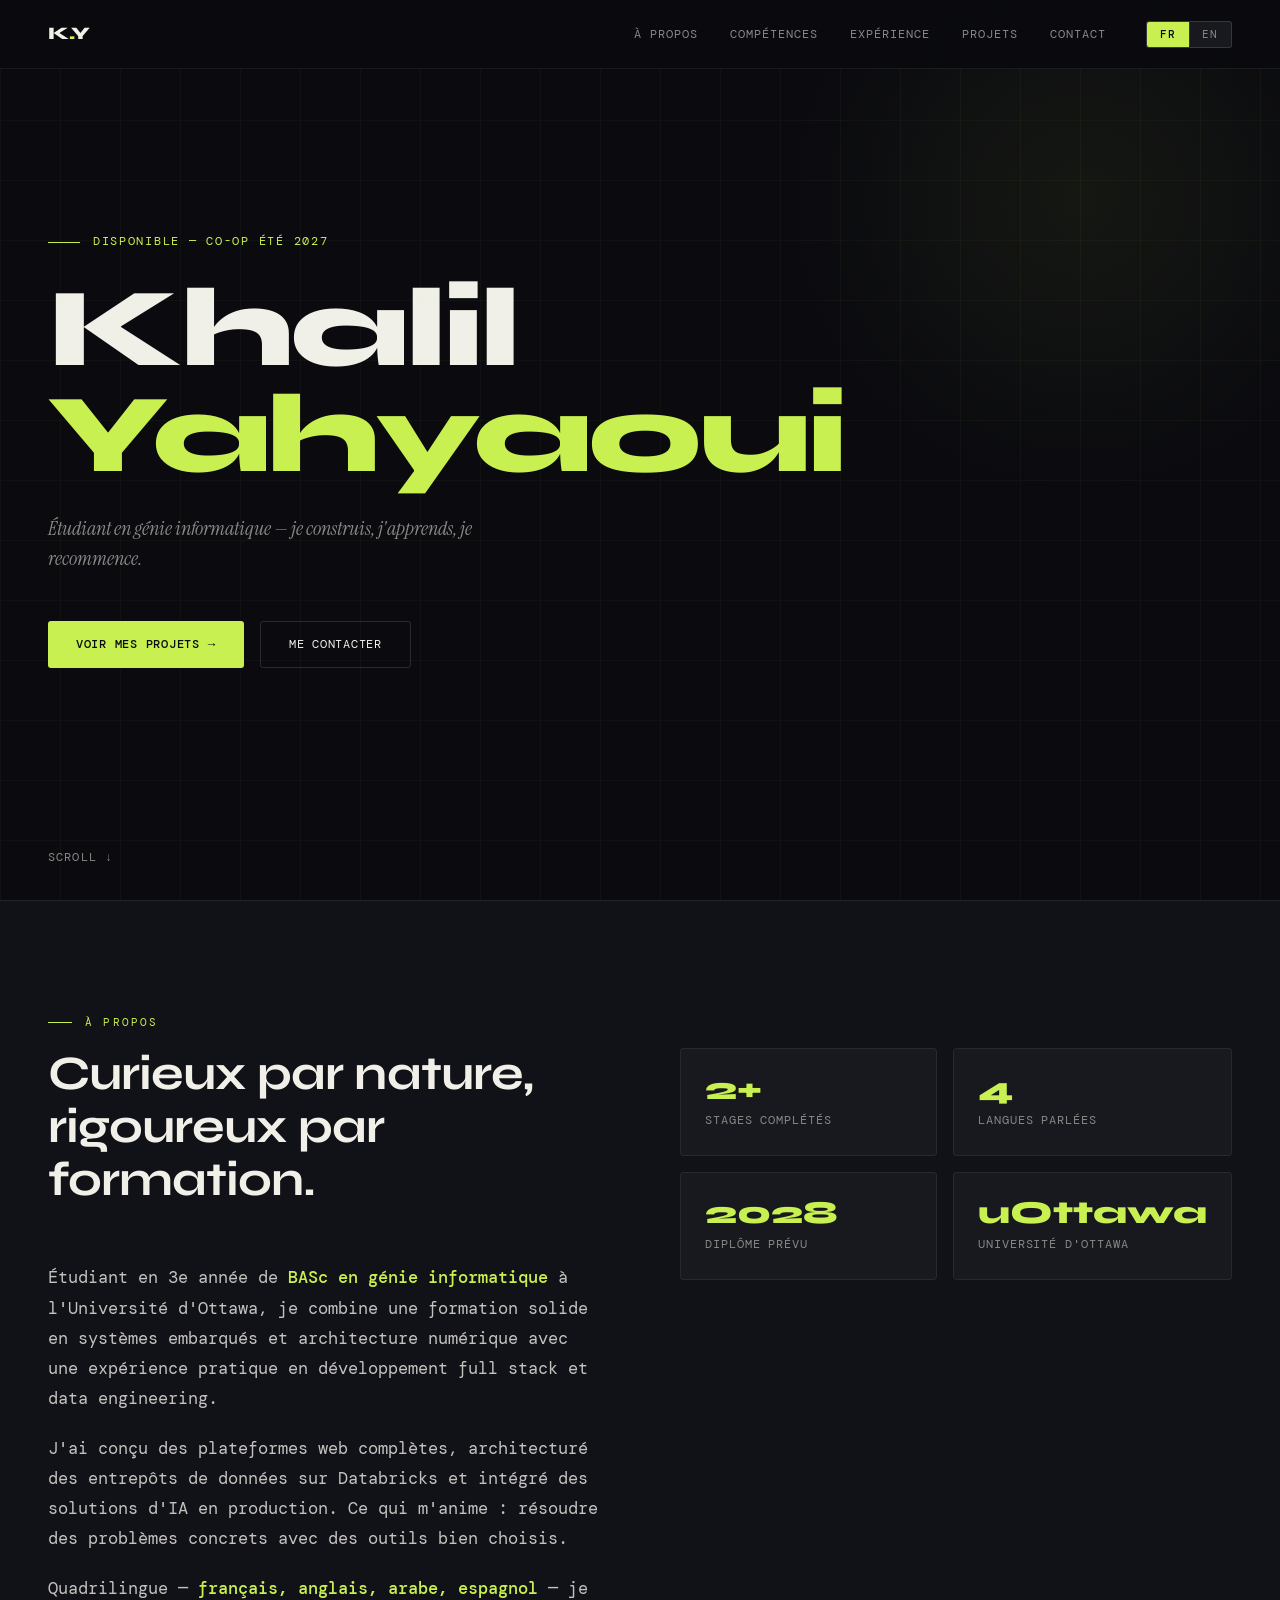
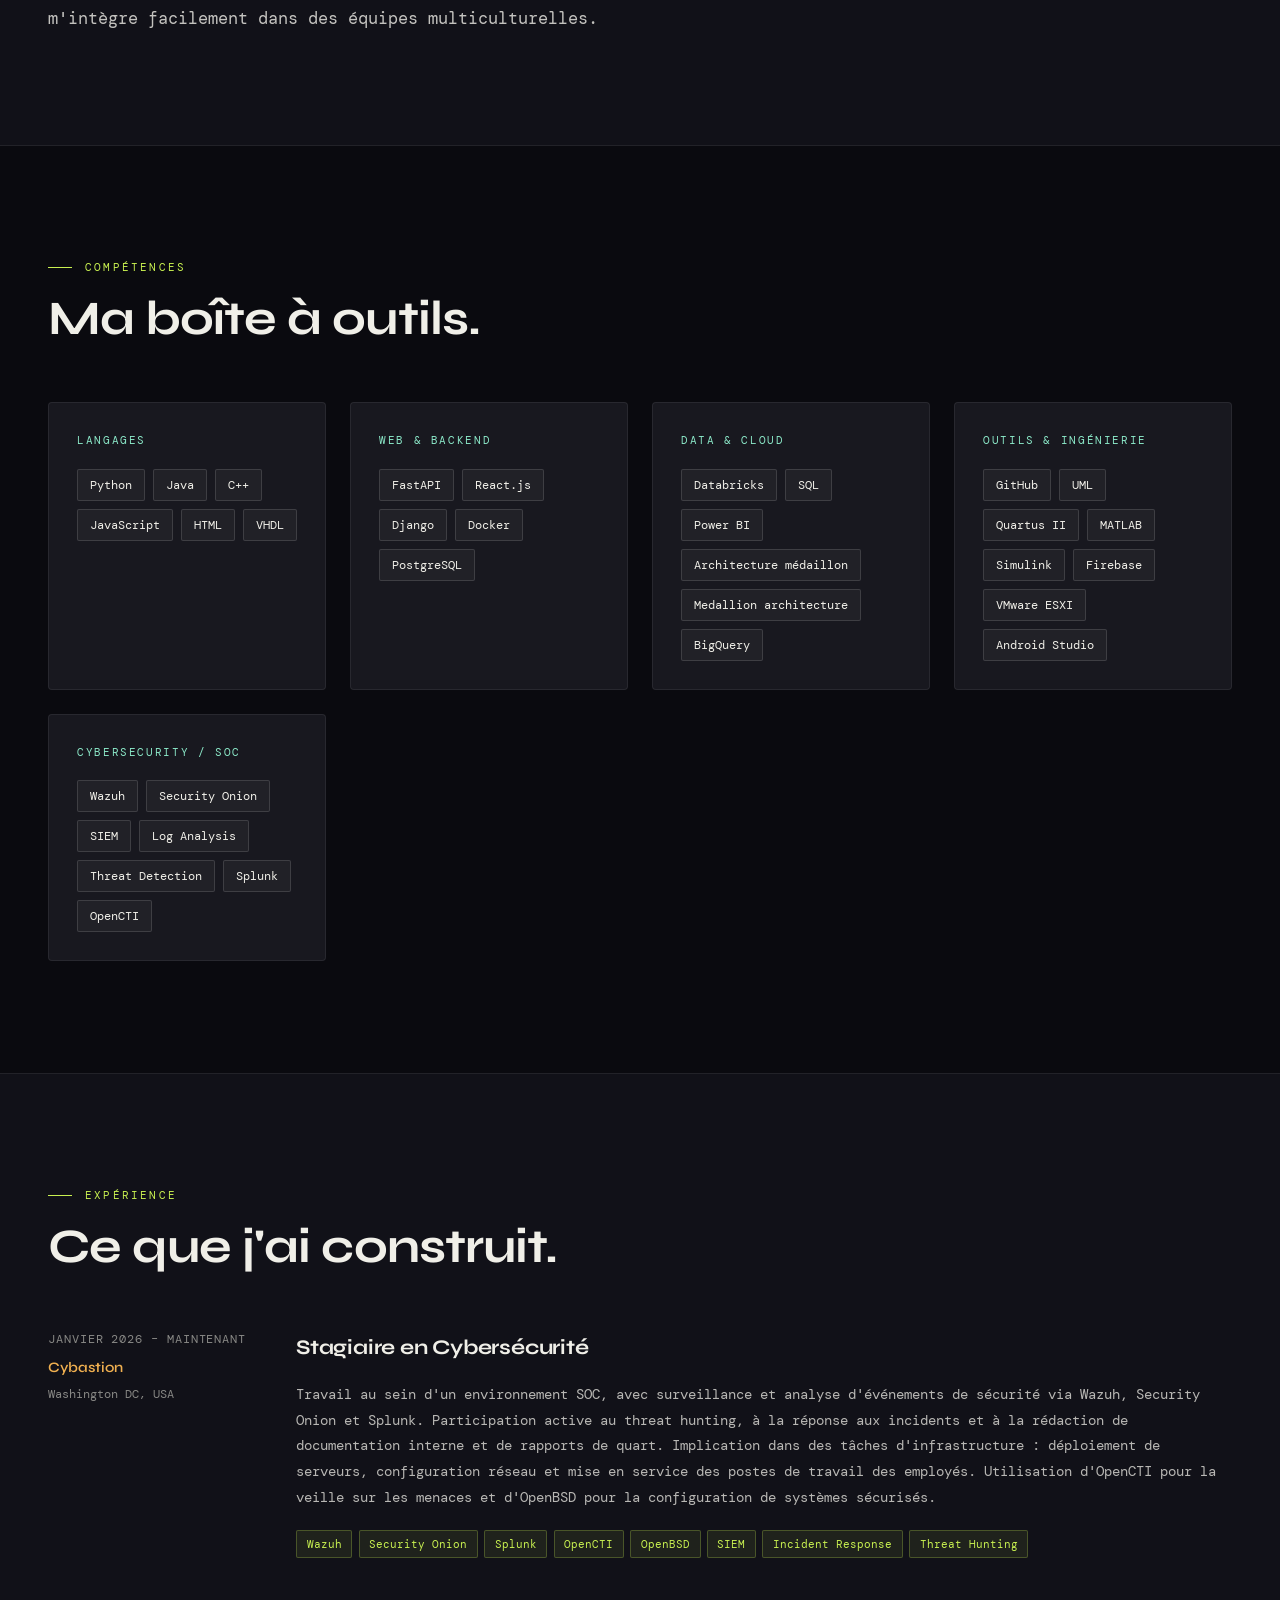
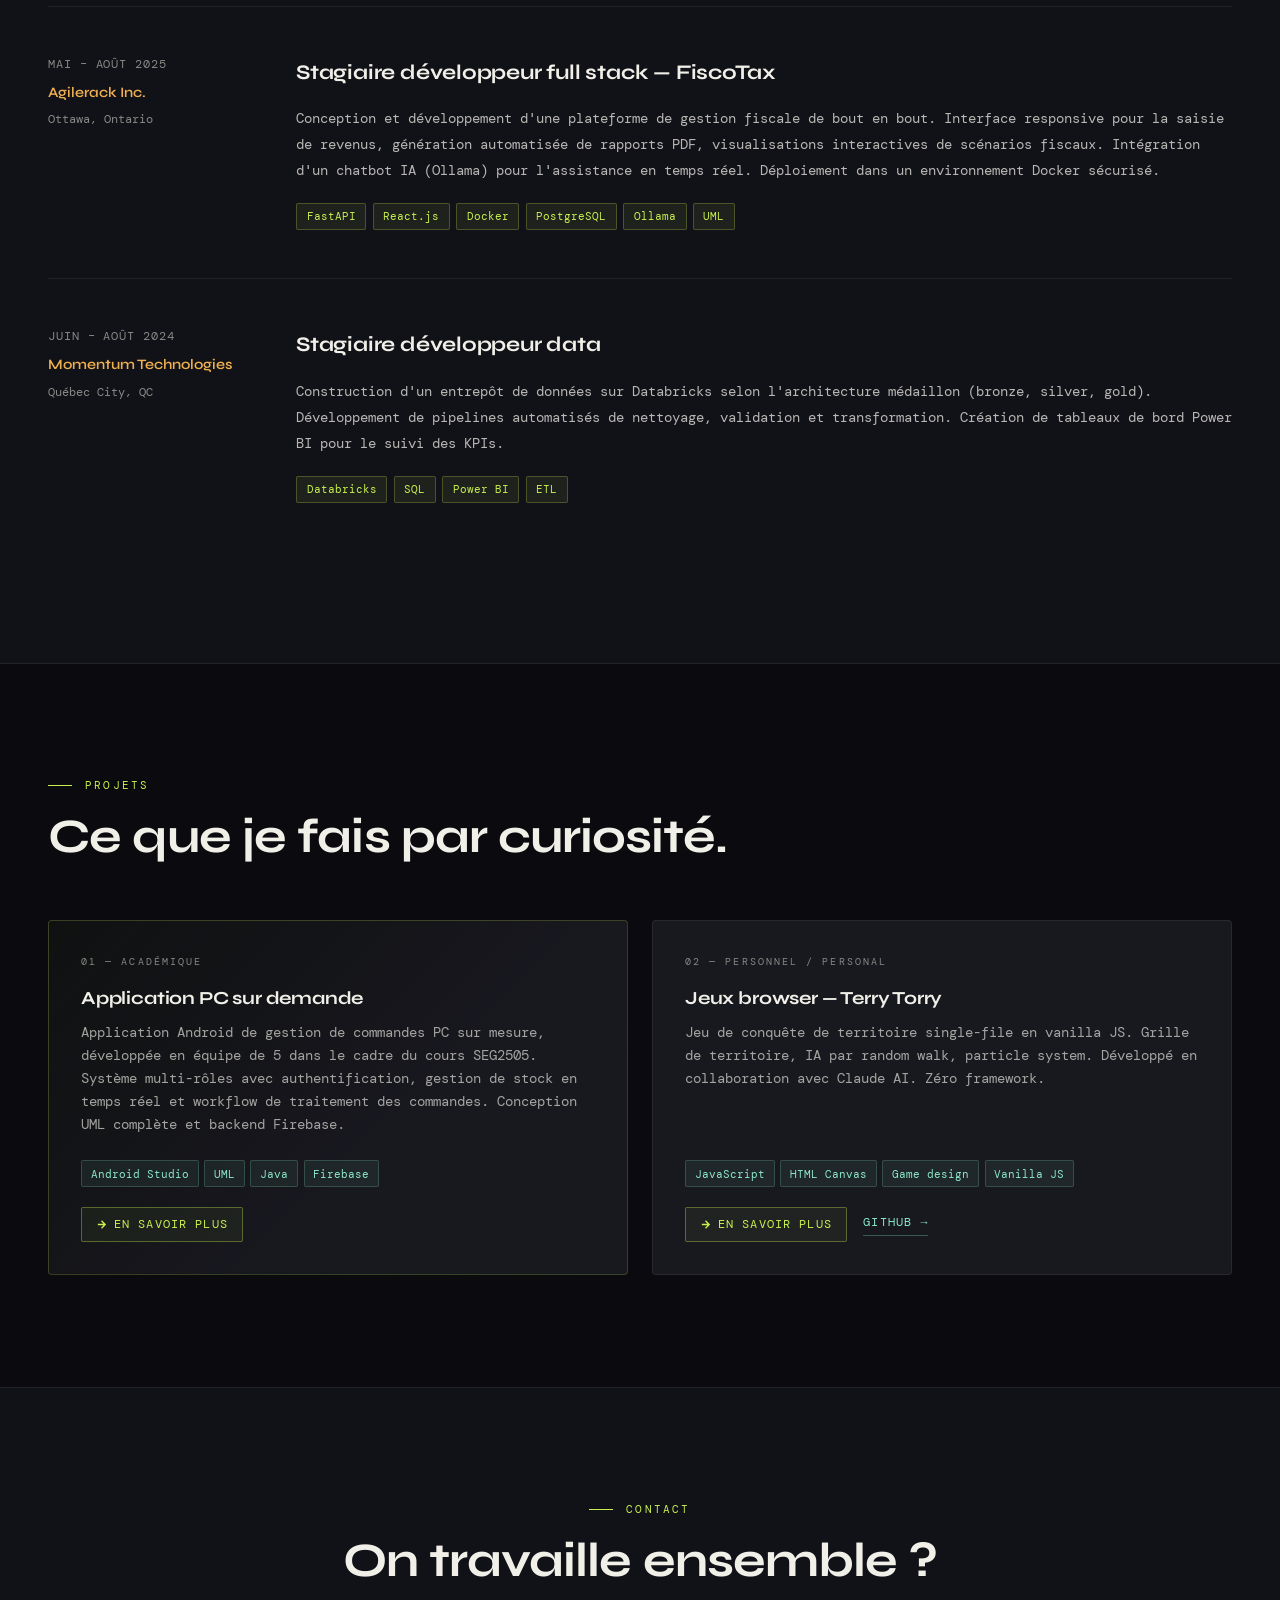
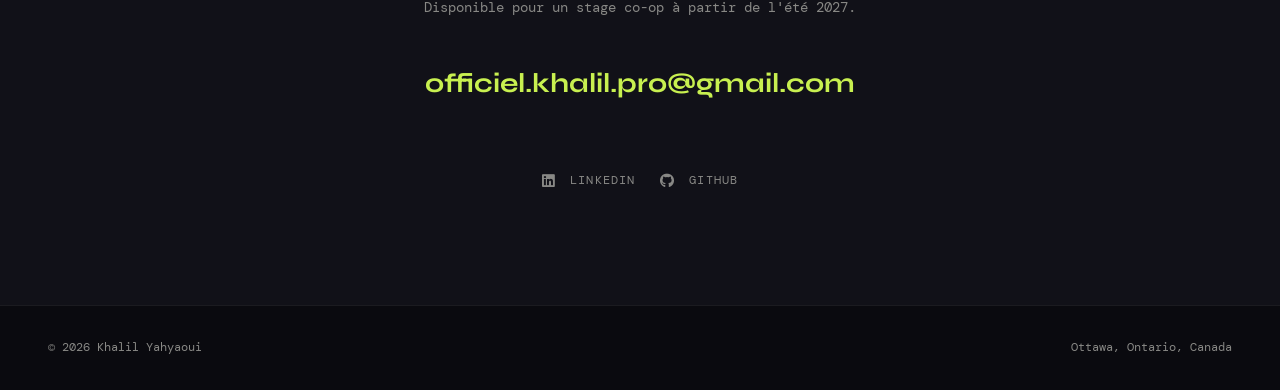
==== commit 27c0c21c: "mis a jour de la section contact" ====
--- a/index.html
+++ b/index.html
@@ -297,7 +297,7 @@
       <span data-lang="fr">Disponible pour un stage co-op à partir de l'été 2027.</span>
       <span data-lang="en">Available for co-op internship opportunities starting summer 2027.</span>
     </p>
-    <a href="mailto:kyahyaoui@uottawa.ca" class="contact-email">kyahyaoui@uottawa.ca</a>
+    <a href="mailto:kyahyaoui@uottawa.ca" class="contact-email">officiel.khalil.pro@gmail.com</a>
     <div class="contact-links">
       <a href="https://www.linkedin.com/in/khalil-yahyaoui-54a30b2a0" class="contact-link" target="_blank">
         <i class="fab fa-linkedin"></i> LinkedIn
@@ -310,7 +310,7 @@
 </section>
 
 <footer>
-  <span>© 2025 Khalil Yahyaoui</span>
+  <span>© 2026 Khalil Yahyaoui</span>
   <span>Ottawa, Ontario, Canada</span>
 </footer>
 
--- a/style.css
+++ b/style.css
@@ -164,3 +164,226 @@
   .about-grid, .exp-item { grid-template-columns: 1fr; gap: 2rem; }
   footer { flex-direction: column; gap: 0.5rem; text-align: center; }
 }
+
+/* ============================================
+   PROJECT DETAIL PAGES — shared styles
+   ============================================ */
+
+/* ─── Variables supplémentaires ─── */
+:root {
+  --bg-card: var(--bg2);
+  --bg-elevated: var(--bg3);
+  --border-solid: rgba(255,255,255,0.07);
+  --text-muted: var(--muted);
+  --text-dim: rgba(255,255,255,0.25);
+}
+
+/* ─── Nav back (pages projet) ─── */
+.nav-back {
+  display: flex; align-items: center; gap: 0.5rem;
+  font-family: var(--font-mono); font-size: 0.75rem;
+  color: var(--muted); text-decoration: none;
+  transition: color 0.2s;
+}
+.nav-back:hover { color: var(--accent); }
+.nav-back svg { width: 14px; height: 14px; }
+
+/* ─── Page layout ─── */
+.page-hero {
+  padding: 120px 3rem 60px;
+  max-width: 900px; margin: 0 auto;
+}
+.page-content {
+  max-width: 900px; margin: 0 auto;
+  padding: 0 3rem 6rem;
+}
+.page-label {
+  font-size: 0.7rem; letter-spacing: 0.15em; text-transform: uppercase;
+  color: var(--accent); margin-bottom: 1.2rem;
+  display: flex; align-items: center; gap: 0.8rem;
+}
+.page-label::before { content: ''; display: block; width: 24px; height: 1px; background: var(--accent); }
+.page-hero h1 {
+  font-family: var(--font-display); font-weight: 800;
+  font-size: clamp(2rem, 5vw, 3.5rem);
+  line-height: 1.05; letter-spacing: -0.03em; margin-bottom: 1.2rem;
+}
+.page-desc {
+  font-size: 1rem; color: var(--muted);
+  max-width: 620px; margin-bottom: 2rem; line-height: 1.8;
+}
+.page-meta {
+  display: flex; gap: 2.5rem; flex-wrap: wrap;
+  padding-top: 2rem; border-top: 0.5px solid var(--border);
+}
+.meta-label {
+  font-size: 0.65rem; letter-spacing: 0.1em; text-transform: uppercase;
+  color: var(--text-dim); margin-bottom: 0.3rem;
+}
+.meta-value { font-size: 0.9rem; color: var(--text); }
+
+/* ─── Section headers ─── */
+.proj-section { margin-bottom: 4rem; }
+.proj-section-header {
+  display: flex; align-items: center; gap: 1rem; margin-bottom: 1.8rem;
+}
+.proj-section-num {
+  font-family: var(--font-mono); font-size: 0.65rem;
+  color: var(--accent); letter-spacing: 0.1em;
+}
+.proj-section-title {
+  font-family: var(--font-mono); font-size: 0.75rem;
+  color: var(--text); letter-spacing: 0.1em; text-transform: uppercase;
+}
+.proj-section-line { flex: 1; height: 0.5px; background: var(--border); }
+
+/* ─── Cards & cells ─── */
+.proj-grid {
+  display: grid; grid-template-columns: 1fr 1fr;
+  gap: 0.5px; background: var(--border);
+  border: 0.5px solid var(--border);
+}
+.proj-cell { background: var(--bg-card); padding: 1.5rem; }
+.proj-cell.full { grid-column: 1 / -1; }
+.cell-label {
+  font-size: 0.65rem; letter-spacing: 0.1em; text-transform: uppercase;
+  color: var(--text-dim); margin-bottom: 0.6rem;
+}
+.cell-text { font-size: 0.88rem; color: var(--muted); line-height: 1.8; }
+
+.proj-cards { display: grid; grid-template-columns: 1fr 1fr; gap: 1rem; }
+.proj-card {
+  background: var(--bg-card); border: 0.5px solid var(--border);
+  padding: 1.4rem; transition: border-color 0.2s;
+}
+.proj-card:hover { border-color: var(--accent); }
+.proj-card-icon { font-size: 1.3rem; margin-bottom: 0.7rem; }
+.proj-card-title {
+  font-family: var(--font-mono); font-size: 0.78rem;
+  color: var(--accent); margin-bottom: 0.4rem;
+}
+.proj-card-desc { font-size: 0.82rem; color: var(--muted); line-height: 1.6; }
+
+/* ─── Code blocks ─── */
+.code-block {
+  background: var(--bg-card); border: 0.5px solid var(--border);
+  overflow: hidden; margin-bottom: 1.5rem;
+}
+.code-header {
+  display: flex; align-items: center; justify-content: space-between;
+  padding: 0.6rem 1rem;
+  background: var(--bg-elevated); border-bottom: 0.5px solid var(--border);
+}
+.code-filename { font-family: var(--font-mono); font-size: 0.7rem; color: var(--muted); }
+.code-lang { font-family: var(--font-mono); font-size: 0.65rem; color: var(--text-dim); }
+.code-block pre { margin: 0; overflow-x: auto; }
+.code-block pre code {
+  font-family: var(--font-mono) !important; font-size: 0.8rem !important;
+  padding: 1.25rem !important; background: transparent !important; line-height: 1.65 !important;
+}
+
+/* ─── Outcomes ─── */
+.outcomes { display: flex; flex-direction: column; gap: 0.75rem; }
+.outcome {
+  display: flex; gap: 1rem; align-items: flex-start;
+  padding: 1rem 1.25rem;
+  background: var(--bg-card); border: 0.5px solid var(--border);
+  border-left: 1px solid var(--accent);
+}
+.outcome-bullet { font-family: var(--font-mono); font-size: 0.7rem; color: var(--accent); flex-shrink: 0; margin-top: 0.15rem; }
+.outcome-text { font-size: 0.88rem; color: var(--muted); line-height: 1.6; }
+
+/* ─── Stack grid ─── */
+.stack-grid { display: grid; grid-template-columns: repeat(3, 1fr); gap: 0.75rem; }
+.stack-item {
+  background: var(--bg-card); border: 0.5px solid var(--border);
+  padding: 1rem 1.25rem; display: flex; flex-direction: column; gap: 0.3rem;
+}
+.stack-name { font-family: var(--font-mono); font-size: 0.8rem; color: var(--text); }
+.stack-role { font-size: 0.72rem; color: var(--text-dim); }
+
+/* ─── Footer CTA ─── */
+.page-footer-cta {
+  display: flex; gap: 1rem; flex-wrap: wrap;
+  padding-top: 3rem; border-top: 0.5px solid var(--border);
+}
+.btn-secondary-outline {
+  display: inline-flex; align-items: center; gap: 0.5rem;
+  font-family: var(--font-mono); font-size: 0.75rem;
+  padding: 0.7rem 1.5rem; text-decoration: none;
+  letter-spacing: 0.05em; text-transform: uppercase;
+  background: transparent; color: var(--muted);
+  border: 0.5px solid var(--border2); border-radius: 3px;
+  transition: all 0.2s;
+}
+.btn-secondary-outline:hover { border-color: var(--accent); color: var(--accent); }
+
+/* ─── Game preview (iframe) ─── */
+.game-preview { background: var(--bg-card); border: 0.5px solid var(--border); overflow: hidden; }
+.game-preview-header {
+  display: flex; align-items: center; justify-content: space-between;
+  padding: 0.6rem 1rem;
+  background: var(--bg-elevated); border-bottom: 0.5px solid var(--border);
+}
+.game-preview-title { font-family: var(--font-mono); font-size: 0.7rem; color: var(--muted); }
+.game-preview-badge { font-family: var(--font-mono); font-size: 0.65rem; color: var(--accent); }
+
+/* ─── Decisions table ─── */
+.decisions { display: flex; flex-direction: column; }
+.decision {
+  display: grid; grid-template-columns: 160px 1fr;
+  border: 0.5px solid var(--border); border-bottom: none;
+}
+.decision:last-child { border-bottom: 0.5px solid var(--border); }
+.decision-label {
+  padding: 1rem 1.25rem; background: var(--bg-elevated);
+  font-family: var(--font-mono); font-size: 0.72rem; color: var(--accent);
+  border-right: 0.5px solid var(--border); display: flex; align-items: center;
+}
+.decision-text { padding: 1rem 1.25rem; font-size: 0.85rem; color: var(--muted); line-height: 1.7; background: var(--bg-card); }
+
+/* ─── Screenshots ─── */
+.screenshot-grid { display: grid; grid-template-columns: 1fr 1fr; gap: 1rem; }
+.screenshot {
+  background: var(--bg-card); border: 0.5px solid var(--border);
+  aspect-ratio: 9/16; display: flex; flex-direction: column;
+  align-items: center; justify-content: center; gap: 0.75rem;
+  transition: border-color 0.2s; position: relative; overflow: hidden;
+}
+.screenshot:hover { border-color: var(--accent); }
+.screenshot img { width: 100%; height: 100%; object-fit: cover; position: absolute; inset: 0; }
+.screenshot-label { font-family: var(--font-mono); font-size: 0.65rem; color: var(--text-dim); text-align: center; }
+.screenshot-icon { font-size: 1.5rem; }
+.screenshot-caption { margin-top: 0.5rem; font-family: var(--font-mono); font-size: 0.65rem; color: var(--text-dim); text-align: center; }
+
+/* ─── Architecture diagram ─── */
+.arch-diagram {
+  background: var(--bg-card); border: 0.5px solid var(--border);
+  padding: 2rem; font-family: var(--font-mono);
+}
+.arch-layer { display: grid; grid-template-columns: 80px 1fr; }
+.arch-layer-label {
+  display: flex; align-items: center;
+  font-size: 0.62rem; color: var(--text-dim);
+  text-transform: uppercase; letter-spacing: 0.1em;
+  border-right: 0.5px solid var(--border); padding-right: 1rem;
+}
+.arch-layer-boxes {
+  display: flex; align-items: center; gap: 0.5rem;
+  padding: 0.75rem 1rem; border-bottom: 0.5px dashed var(--border);
+  flex-wrap: wrap;
+}
+.arch-box {
+  padding: 0.3rem 0.7rem; border: 0.5px solid var(--border2);
+  font-size: 0.68rem; color: var(--muted); white-space: nowrap;
+}
+.arch-box.hl { border-color: var(--accent); color: var(--accent); background: rgba(200,240,80,0.06); }
+.arch-arrow { color: var(--text-dim); font-size: 0.75rem; flex-shrink: 0; }
+
+/* ─── Responsive (project pages) ─── */
+@media (max-width: 640px) {
+  .page-hero, .page-content { padding-left: 1.5rem; padding-right: 1.5rem; }
+  .proj-grid, .proj-cards, .screenshot-grid { grid-template-columns: 1fr; }
+  .stack-grid { grid-template-columns: 1fr 1fr; }
+  .decision { grid-template-columns: 1fr; }
+}
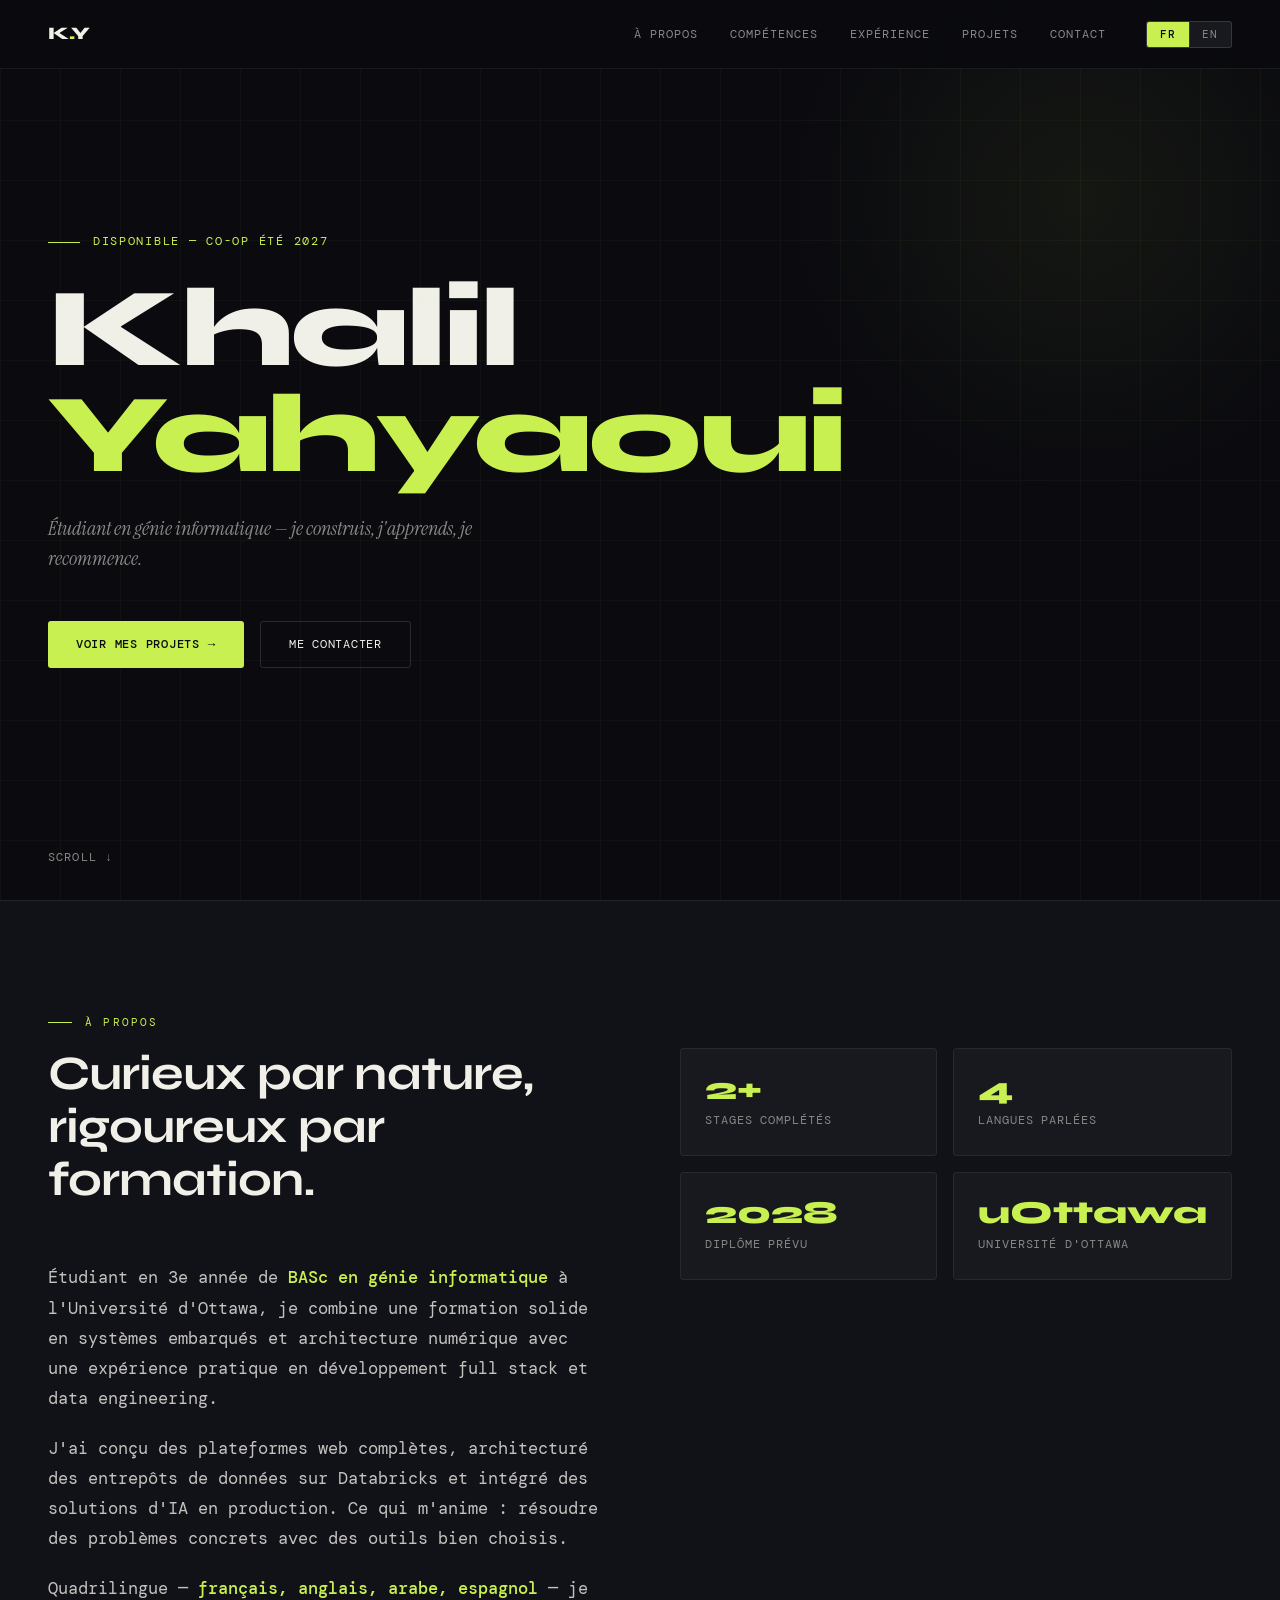
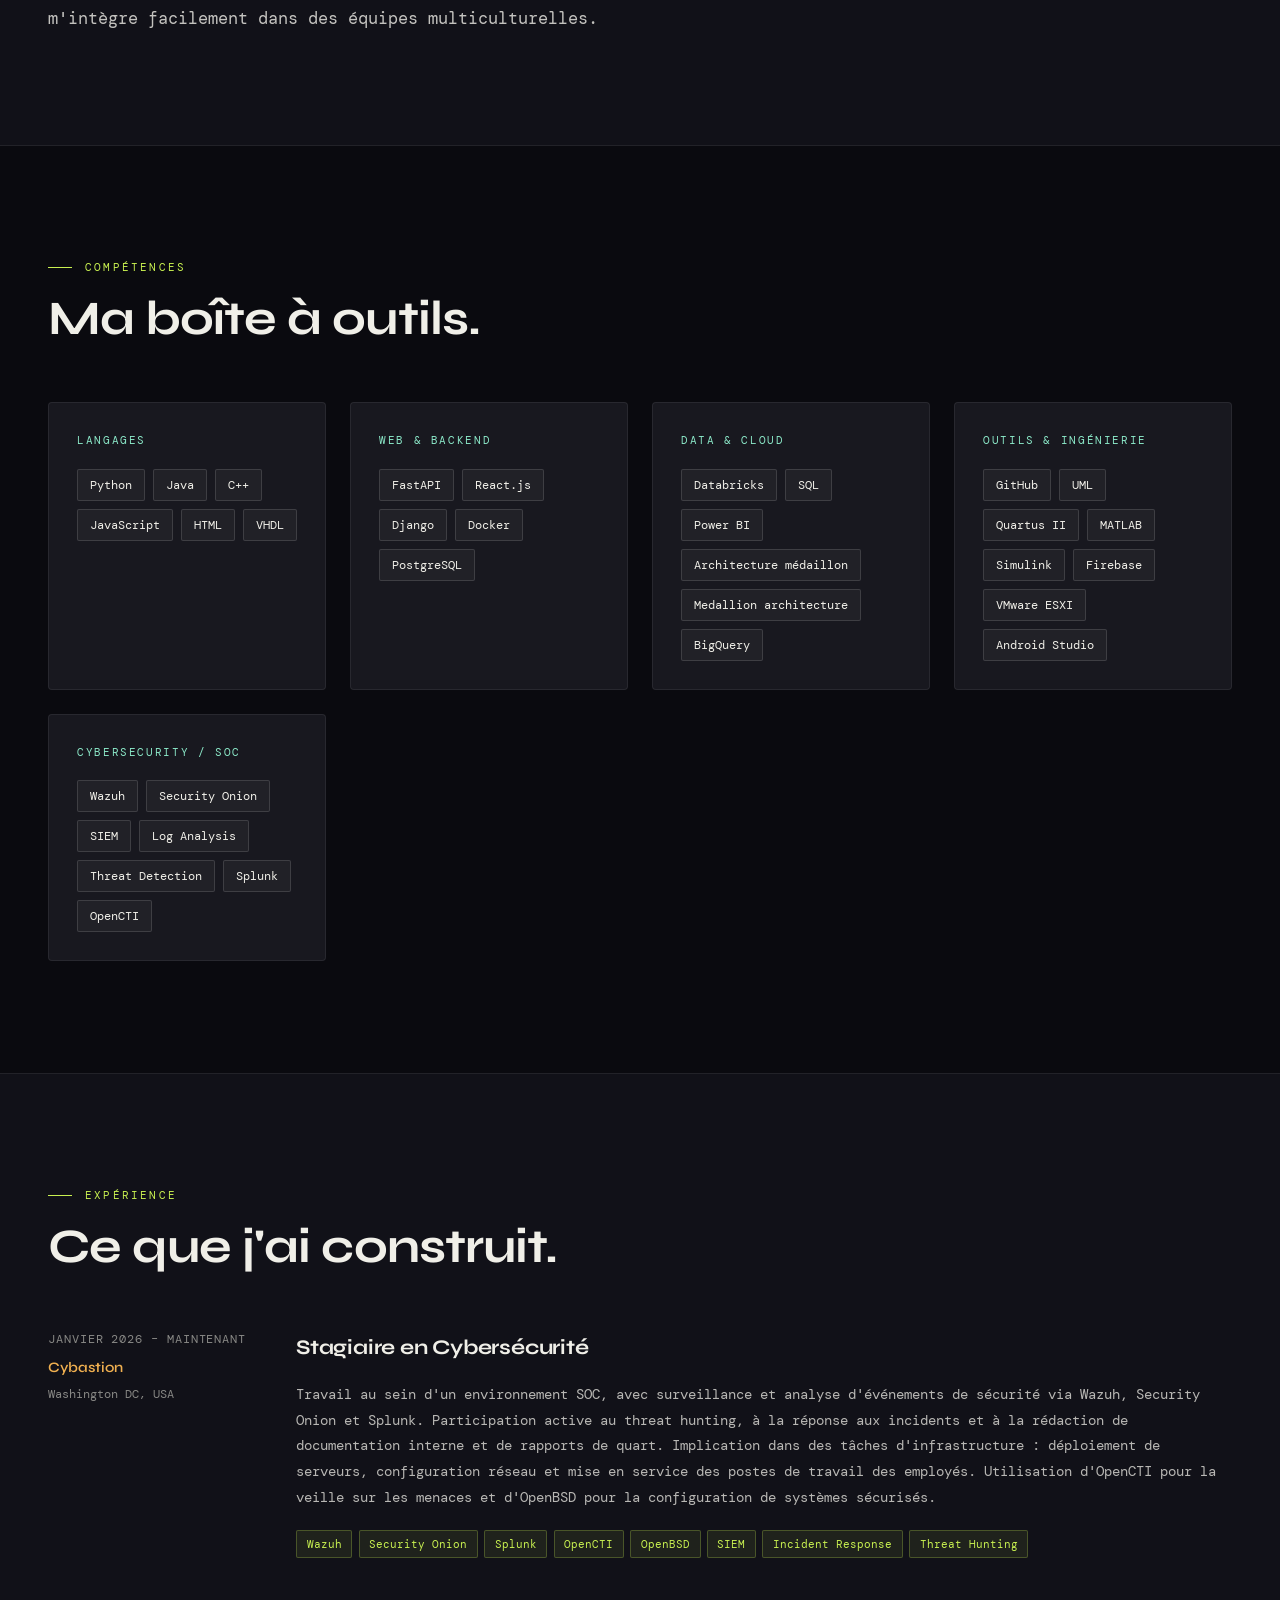
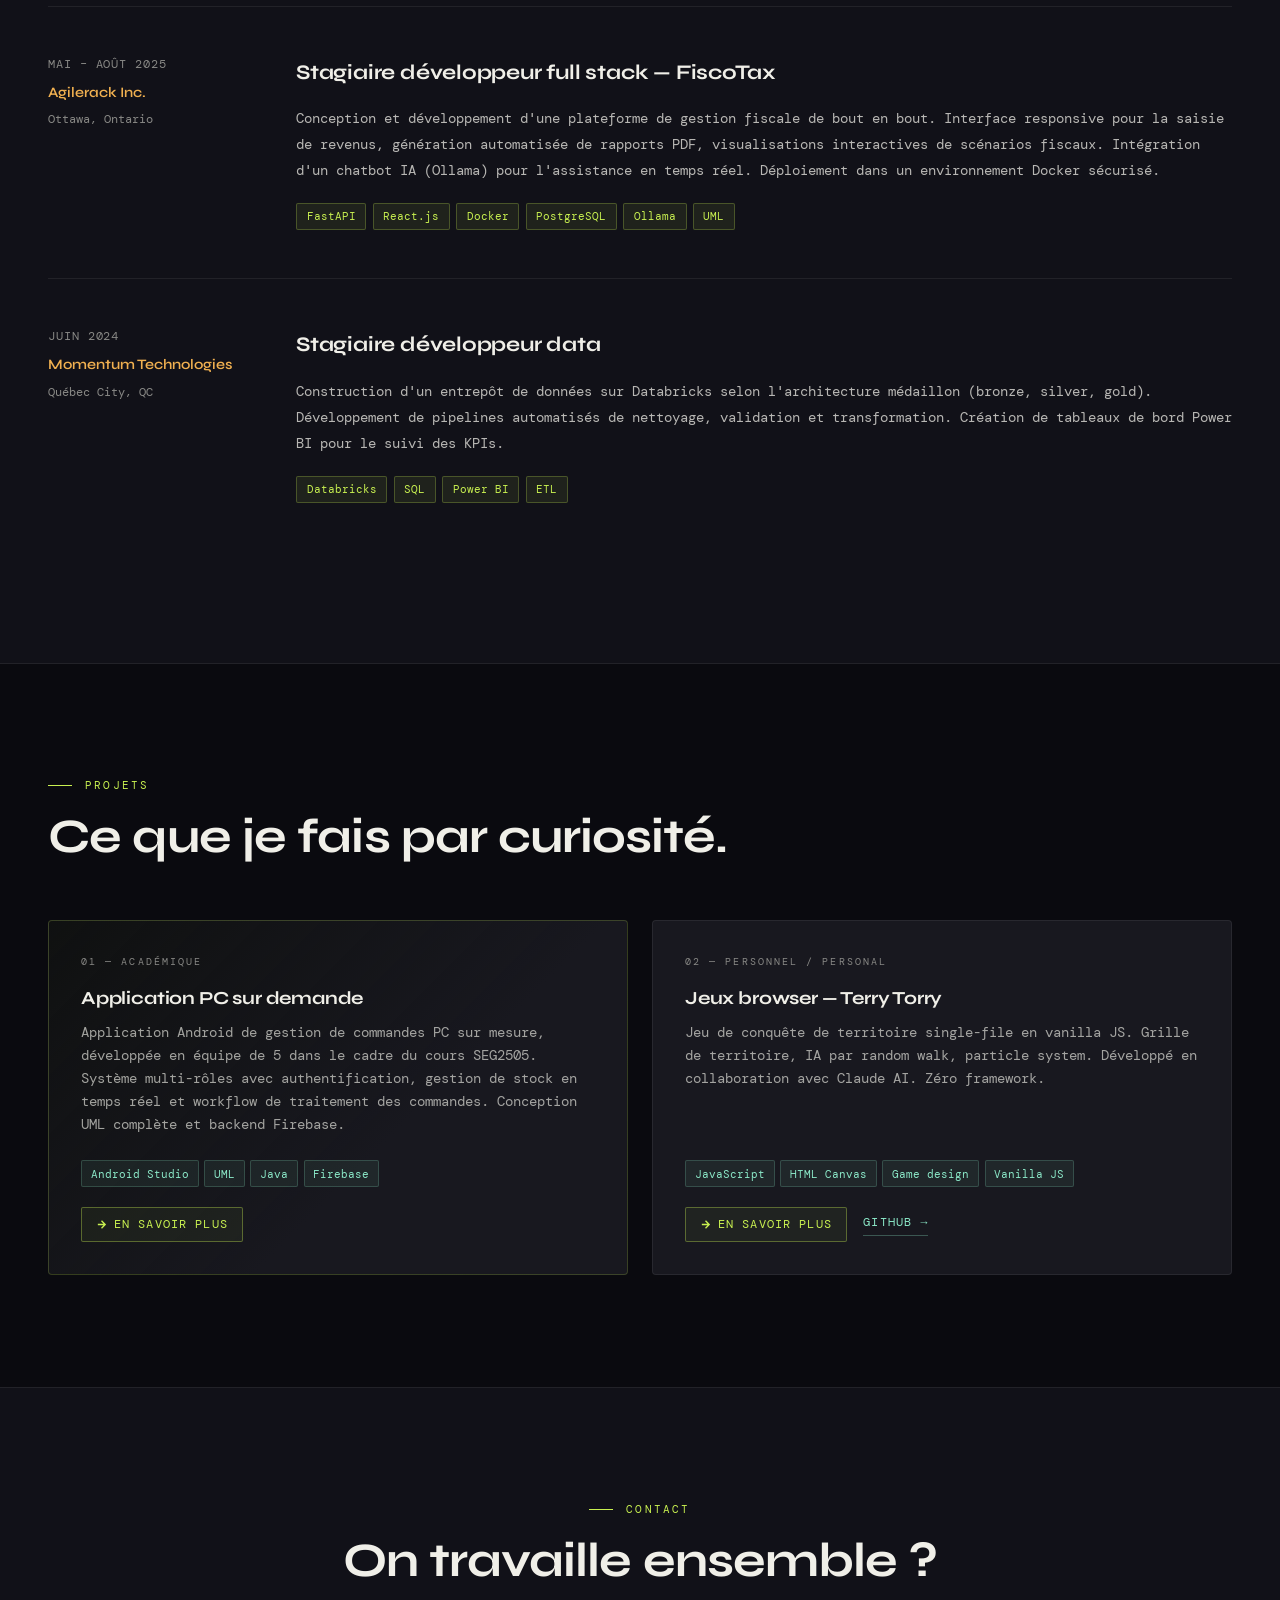
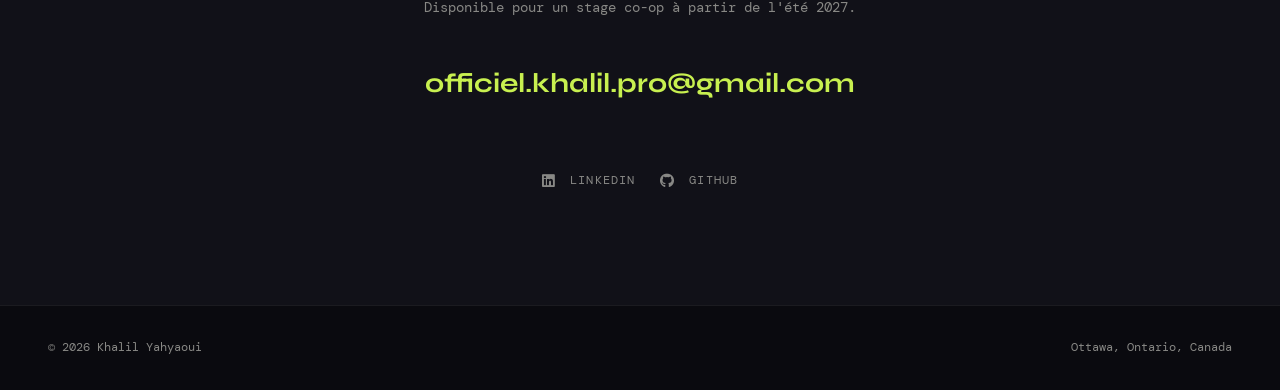
==== commit 11959f0b: "mis a jour de la periode de stage momemtum" ====
--- a/index.html
+++ b/index.html
@@ -207,7 +207,7 @@
     <div class="exp-item fade-in">
       <div class="exp-meta">
         <div class="exp-date">
-          <span data-lang="fr">Juin – Août 2024</span><span data-lang="en">Jun – Aug 2024</span>
+          <span data-lang="fr">Juin 2024</span><span data-lang="en">Jun – Aug 2024</span>
         </div>
         <div class="exp-company">Momentum Technologies</div>
         <div class="exp-loc">Québec City, QC</div>
